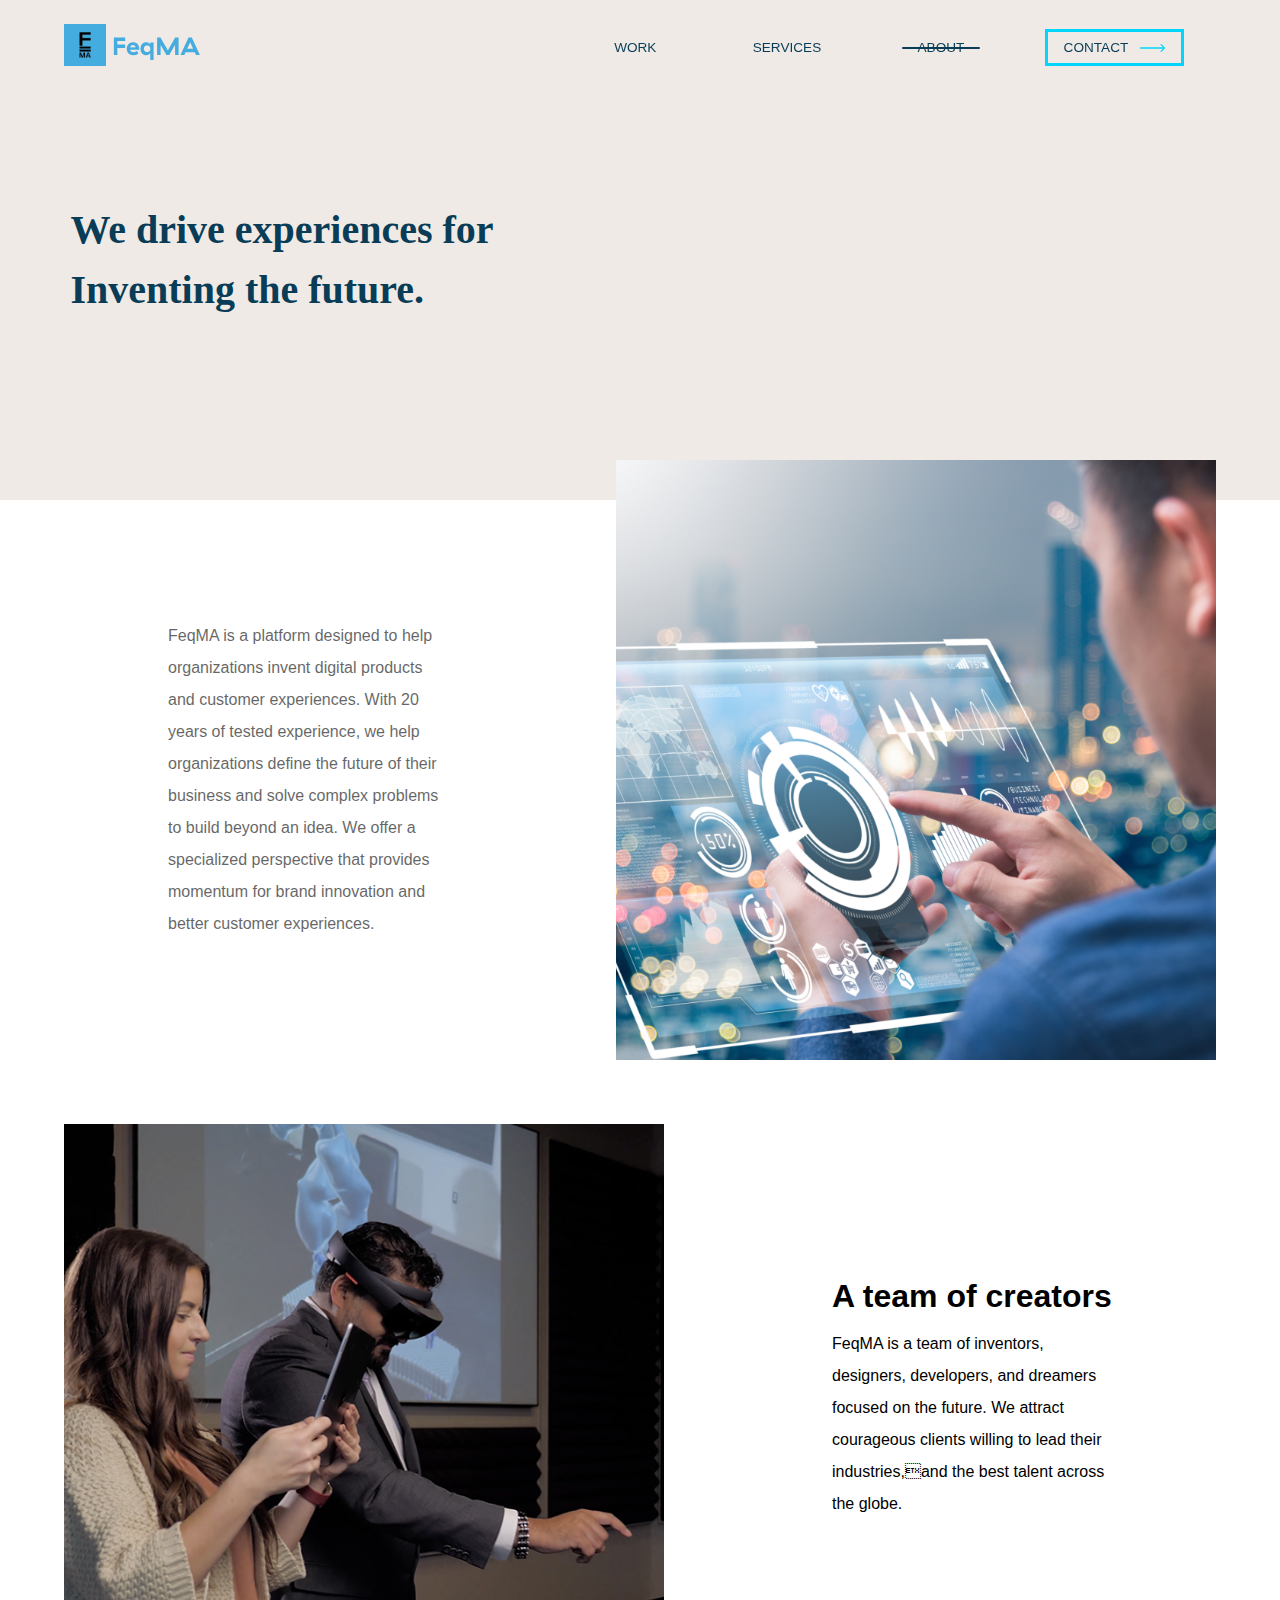
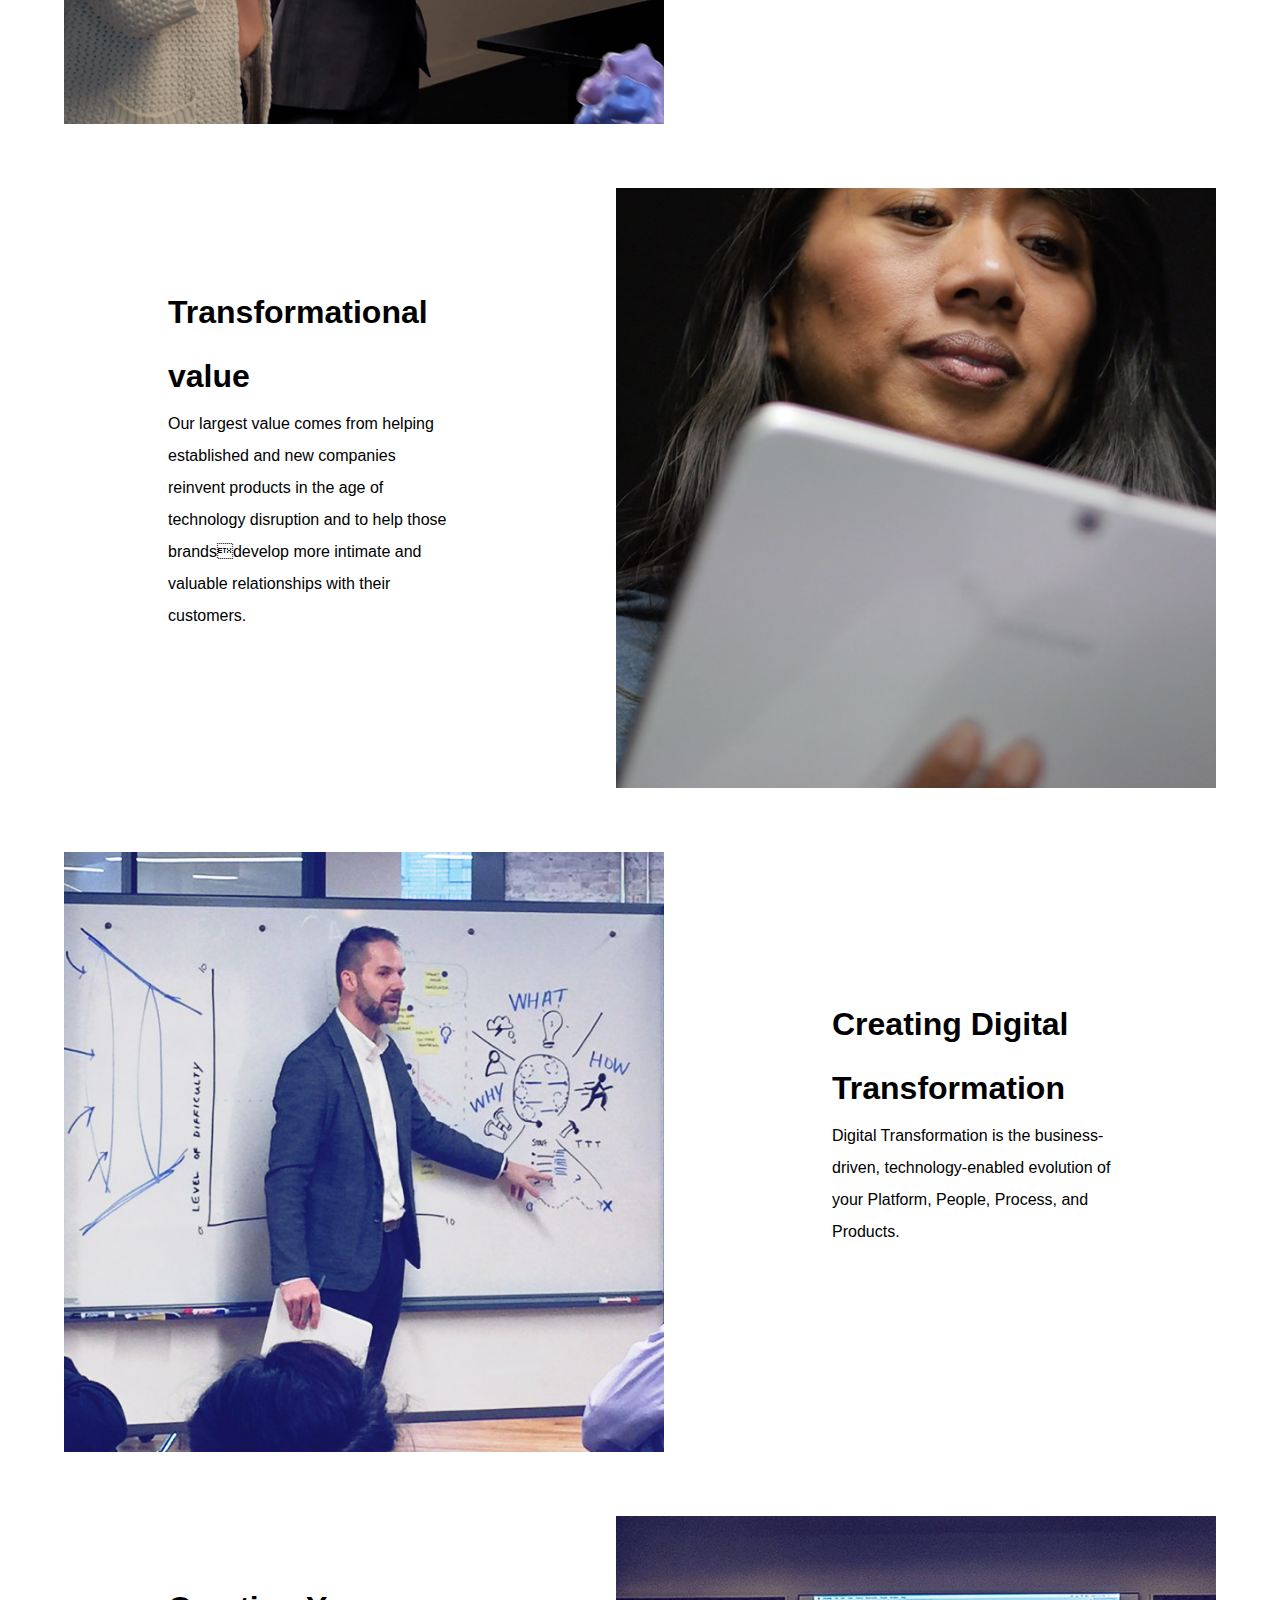
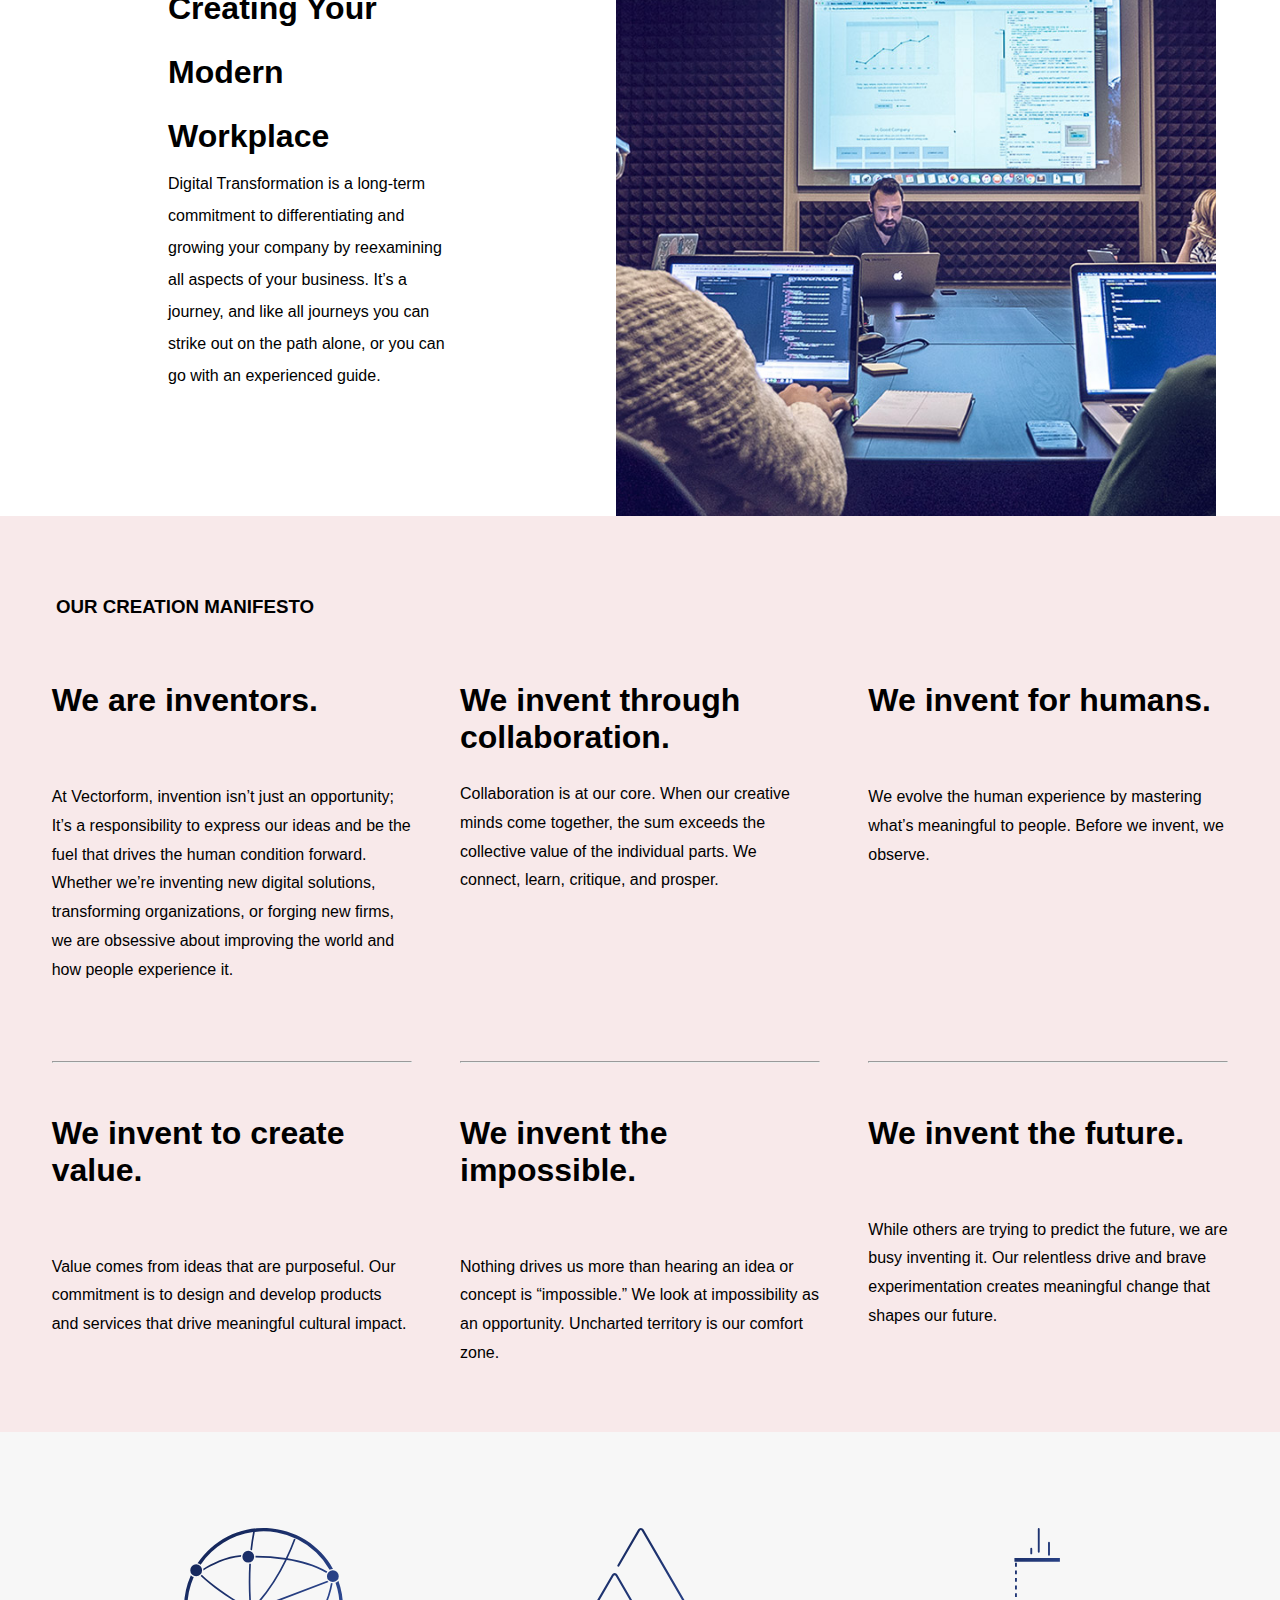
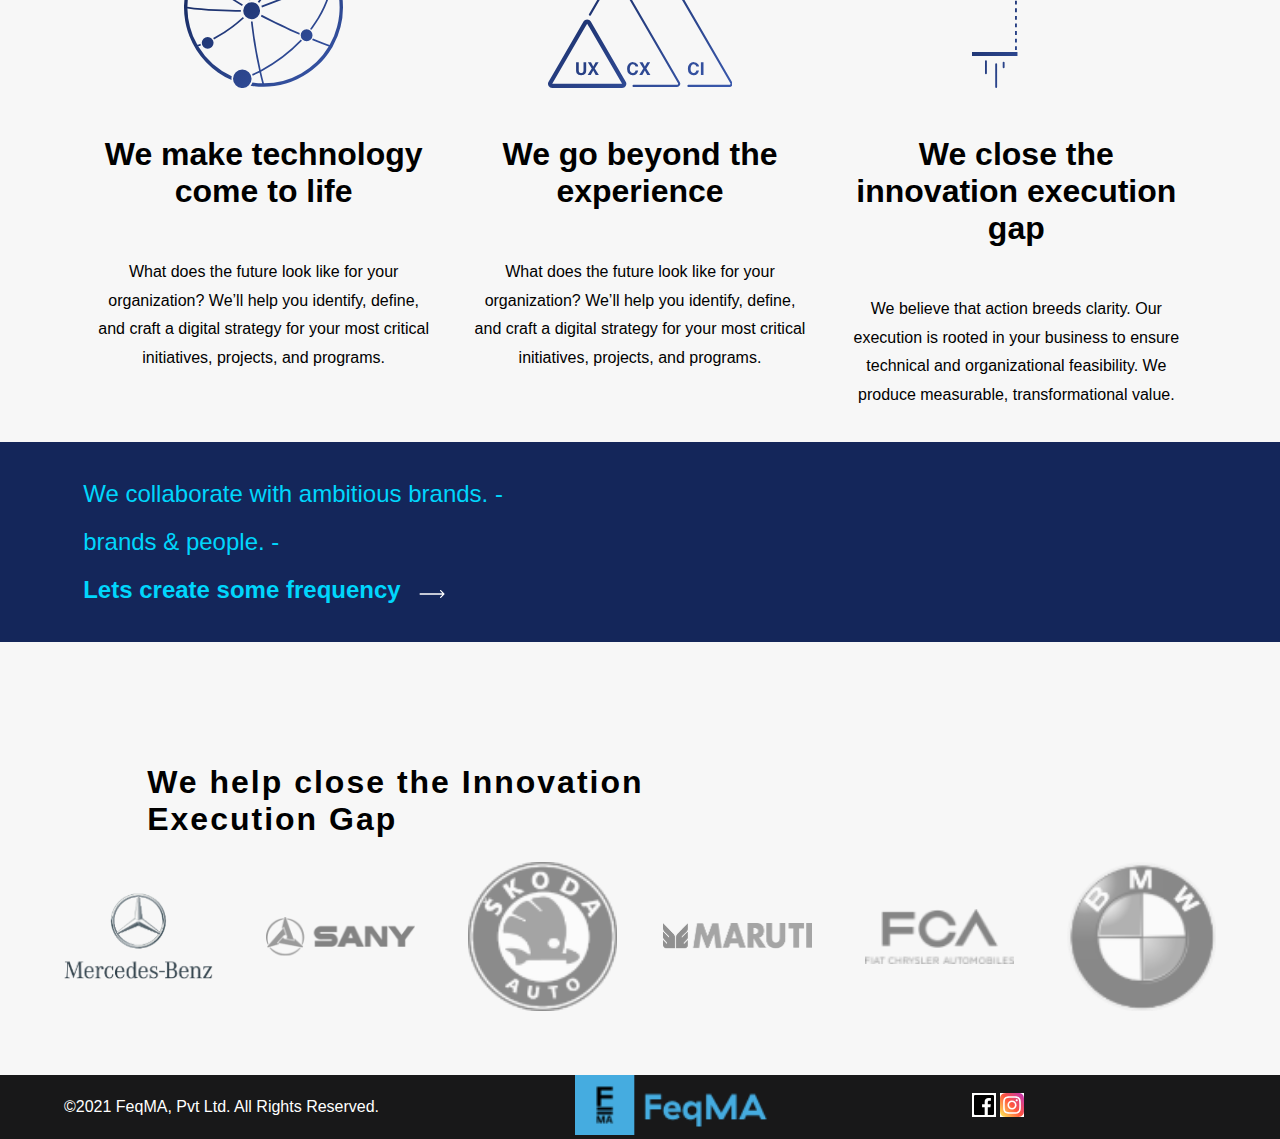
==== about.html @ 6bcabd08 "services fixed" ====
<!DOCTYPE html>
<html lang="en">

<head>
    <meta name="viewport" content="width=device-width, initial-scale=1.0" />
    <title>FeqMA | About</title>
    <link rel="stylesheet" href="css/services.css">
    <link rel="stylesheet" href="css/style.css" />
    <link rel="stylesheet" href="css/index.css">
    <link href="http://fonts.cdnfonts.com/css/trenda" rel="stylesheet" />
    <link rel="stylesheet" href="https://cdnjs.cloudflare.com/ajax/libs/font-awesome/4.7.0/css/font-awesome.min.css">

</head>

<body>

  <div class="black_overlay" onclick="hideSidebar()" id="overlay_black"></div>
  <div class="sidebar">
    <button class="close_side" onclick="hideSidebar()">&#10006</button>
    <ul class="nav_links">
      <a class="nav_linksb" href="work.html" onclick="hideSidebar()">WORK</a>
      <a class="nav_linksb" href="services.html" onclick="hideSidebar()">SERVICES</a>
      <a class="nav_linksb cut_white" href="#" onclick="hideSidebar()">ABOUT</a>
      <a class="nav_linksb" href="contact.html" onclick="hideSidebar()">CONTACT</a>
    </ul>
  </div>
  <section class="main">
    <div class="navigation bg-transparent">
      <div class="logo">
        <a href="index.html"><img src="/images/logo.png" alt="" class="logo_img"></a>
  
      </div>
      <ul class="nav_links">
        <a class="nav_link about_nav_color" href="work.html">WORK</a>
        <a class="nav_link about_nav_color" href="services.html">SERVICES</a>
        <a class="nav_link about_nav_color cut_black" href="#">ABOUT</a>
        <a class="nav_link about_nav_color contact_btn" href="contact.html">CONTACT <svg style="margin-left: .5rem;"
            xmlns="http://www.w3.org/2000/svg" width="25" height="8" viewBox="0 0 25 8">
            <g id="left-arrow" transform="translate(-20)">
              <path id="Path"
                d="M-47.38,3.355h22.256L-27.3,1.1a.664.664,0,0,1,0-.912.6.6,0,0,1,.877,0l3.242,3.355h0a.664.664,0,0,1,0,.913h0l-3.242,3.355a.6.6,0,0,1-.877,0,.664.664,0,0,1,0-.912l2.176-2.252H-47.38A.633.633,0,0,1-48,4,.633.633,0,0,1-47.38,3.355Z"
                transform="translate(68 0)" fill="#00D6FC" />
            </g>
          </svg></a>
        <a class="nav_linkh about_nav_color sidebar_switch" id="switch" onclick="showSidebar()"><i class="fa fa-bars"></i></a>
      </ul>
    </div>
    </section>
    <div class="about_color">
        <p class="about_header">
            We drive experiences for<br /> Inventing the future.
        </p>
    </div>
    <div class="content_1">
        <p class="content1_desc">
            FeqMA is a platform designed to help organizations invent digital products and customer experiences. With 20 years of tested experience, we help organizations define the future of their business and solve complex problems to build beyond an idea. We offer
            a specialized perspective that provides momentum for brand innovation and better customer experiences.
        </p>
        <img src="/images/about_Us.png" />
    </div>
    <div class="content_2">
        <div class="content2_desc">
            <h1>A team of creators</h1>

            FeqMA is a team of inventors, designers, developers, and dreamers focused on the future. We attract courageous clients willing to lead their industries,and the best talent across the globe.
        </div>
        <img src="/images/team_of_creators.png" />
    </div>
    <div class="content_3">
        <div class="content2_desc">
            <h1>Transformational value</h1>

            Our largest value comes from helping established and new companies reinvent products in the age of technology disruption and to help those brandsdevelop more intimate and valuable relationships with their customers.
        </div>
        <img src="/images/transformational_value.png" />
    </div>
    <div class="content_2">
        <div class="content2_desc">
            <h1>Creating Digital Transformation</h1>

            Digital Transformation is the business-driven, technology-enabled evolution of your Platform, People, Process, and Products.
        </div>
        <img src="/images/digital_transformation.png" />
    </div>
    <div class="content_3">
        <div class="content2_desc">
            <h1>Creating Your Modern Workplace</h1>

            Digital Transformation is a long-term commitment to differentiating and growing your company by reexamining all aspects of your business. It’s a journey, and like all journeys you can strike out on the path alone, or you can go with an experienced guide.
        </div>
        <img src="/images/modern_workspace.png" />
    </div>
    <div class="manifesto">
        <h3>OUR CREATION MANIFESTO</h3>
        <div class="manifesto_6">
            <div class="mrow_1">
                <div class="item_1">
                    <h2>We are inventors.</h2>
                    <p>
                        At Vectorform, invention isn’t just an opportunity; It’s a responsibility to express our ideas and be the fuel that drives the human condition forward. Whether we’re inventing new digital solutions, transforming organizations, or forging new firms, we
                        are obsessive about improving the world and how people experience it.
                    </p>
                    <hr />
                </div>

                <div class="item_1">
                    <h2>We invent through collaboration.</h2>
                    <p id="adjustp">
                        Collaboration is at our core. When our creative minds come together, the sum exceeds the collective value of the individual parts. We connect, learn, critique, and prosper.
                    </p>
                    <hr />
                </div>
                <div class="item_1">
                    <h2>We invent for humans.</h2>
                    <p>
                        We evolve the human experience by mastering what’s meaningful to people. Before we invent, we observe.
                    </p>
                    <hr />
                </div>
            </div>
            <div class="mrow_2">
                <div class="item_1">
                    <h2>We invent to create value.</h2>
                    <p>
                        Value comes from ideas that are purposeful. Our commitment is to design and develop products and services that drive meaningful cultural impact.
                    </p>
                </div>

                <div class="item_1">
                    <h2>We invent the impossible.</h2>
                    <p>
                        Nothing drives us more than hearing an idea or concept is “impossible.” We look at impossibility as an opportunity. Uncharted territory is our comfort zone.
                    </p>
                </div>
                <div class="item_1">
                    <h2>We invent the future.</h2>
                    <p>
                        While others are trying to predict the future, we are busy inventing it. Our relentless drive and brave experimentation creates meaningful change that shapes our future.
                    </p>
                </div>
            </div>
        </div>
    </div>
    <div class="mrow_2" id="lower_3">
        <div class="item_1">
            <svg xmlns="http://www.w3.org/2000/svg" xmlns:xlink="http://www.w3.org/1999/xlink" width="159" height="160.034" viewBox="0 0 159 160.034">
          <defs>
            <linearGradient
              id="linear-gradient"
              x1="0.202"
              y1="0.064"
              x2="1"
              y2="1.029"
              gradientUnits="objectBoundingBox"
            >
              <stop offset="0" stop-color="#14265a" />
              <stop offset="1" stop-color="#3b5aaf" />
            </linearGradient>
          </defs>
          <path
            id="Path_28"
            data-name="Path 28"
            d="M77.953,79.4l66.695-25.4a7.268,7.268,0,0,1-1.36-1.289L77.3,77.846a11.051,11.051,0,0,1,.653,1.559ZM66.922,35.434a7.192,7.192,0,0,1-1.708.419,333.4,333.4,0,0,0,.014,36.367,10.711,10.711,0,0,1,1.679-.247,330.387,330.387,0,0,1,.014-36.542Zm-47.694,5.21a7.247,7.247,0,0,1,.2,1.643c0,.077-.02.148-.021.221C26.783,38.022,42.09,29.849,57.031,28.83c0-.043-.014-.082-.014-.122a7.221,7.221,0,0,1,.19-1.59c-14.9.933-30.163,8.851-37.981,13.529ZM159,79.368a78.9,78.9,0,0,0-4.614-26.618,7.25,7.25,0,0,1-2.868,2.1,75.521,75.521,0,0,1-5.944,62.17c-4.128-1.476-9.818-3.646-16.571-6.4a7.222,7.222,0,0,1-1.015,1.455c6.8,2.758,12.524,4.932,16.728,6.434a76.172,76.172,0,0,1-64.771,36.835q-1.514-5.835-2.863-11.712a161.893,161.893,0,0,0,40.935-30.863,7.208,7.208,0,0,1-1.178-1.229A160.175,160.175,0,0,1,76.7,141.93,428.5,428.5,0,0,1,68.627,93.5q-.481.045-.965.047c-.251,0-.5-.02-.745-.037a430.683,430.683,0,0,0,8.234,49.233q-3.488,1.787-7.078,3.36a10.689,10.689,0,0,1,.61,1.569q3.471-1.52,6.848-3.241,1.259,5.46,2.665,10.886a76.555,76.555,0,0,1-9.753-.795,10.831,10.831,0,0,1-1.831,3.147,79.434,79.434,0,0,0,81.355-38.034c.2.068.951-1.459.859-1.491A78.745,78.745,0,0,0,159,79.367ZM47.483,150.748a10.757,10.757,0,0,1,.273-2.378A76.494,76.494,0,0,1,14.2,118.364q1.369-.454,2.721-.957a7.117,7.117,0,0,1-.4-1.644c-1.258.468-2.332.833-3.18,1.107A75.392,75.392,0,0,1,3.411,80.485c17.277,2.645,40.451,3.127,53.468,3.166-.028-.3-.043-.6-.045-.9,0-.265.02-.525.043-.784-13.038-.037-36.292-.518-53.478-3.18a75.374,75.374,0,0,1,6.34-29.706,7.234,7.234,0,0,1-2.878-1.9A79.2,79.2,0,0,0,47.567,152.024a11.315,11.315,0,0,1-.085-1.278ZM58.89,76.435c-15.5-9.131-30.054-19.2-41.056-29.659a7.412,7.412,0,0,1-1.19,1.178C28.106,58.86,43.126,69.112,58,77.9A10.33,10.33,0,0,1,58.89,76.435ZM16.652,36.627a76.187,76.187,0,0,1,52.4-32.514c-1.1,5.643-1.988,11.56-2.666,17.7a6.984,6.984,0,0,1,1.6.7c.71-6.476,1.647-12.7,2.822-18.626A75.956,75.956,0,0,1,145.58,41.7a7.191,7.191,0,0,1,3.271-.809c.054,0,.105.011.156.014A79.509,79.509,0,0,0,13.5,35.179,7.2,7.2,0,0,1,16.652,36.627ZM146.971,55.092C143.83,72.579,136.043,87.9,126.053,100.88a7.189,7.189,0,0,1,1.377.957c10.132-13.174,18.021-28.734,21.207-46.489A7.186,7.186,0,0,1,146.971,55.092Zm-69.3,31.752a10.294,10.294,0,0,1-.809,1.562c2.939,1.547,5.8,3.012,8.541,4.387,10.647,5.342,20.883,10.043,30.023,14.006a7.15,7.15,0,0,1,.331-1.763C104.192,100,90.983,93.828,77.67,86.842ZM110,10.683q-3.658,9.885-8.18,19.418a206.394,206.394,0,0,0-30.38-2.31,7.191,7.191,0,0,1,.092.917,7.1,7.1,0,0,1-.078.764,205.05,205.05,0,0,1,29.605,2.206A195.519,195.519,0,0,1,73.772,73.831a10.629,10.629,0,0,1,1.306,1.06,197.3,197.3,0,0,0,27.728-42.944c13.112,2.1,27.63,5.96,39.587,12.95a7.357,7.357,0,0,1,.927-1.4c-12.022-7.044-26.569-10.971-39.75-13.127q4.417-9.374,8.014-19.1L110,10.683Zm-80.884,99.4a7.114,7.114,0,0,1,.955,1.394A147.452,147.452,0,0,0,60,90.369a10.9,10.9,0,0,1-1.079-1.278,145.417,145.417,0,0,1-29.8,20.988Zm93.516,3.056a5.91,5.91,0,1,0-5.92-5.911h0a5.914,5.914,0,0,0,5.92,5.91Zm-64.324,46.9a9.287,9.287,0,1,0-9.3-9.287A9.293,9.293,0,0,0,58.309,160.033Zm90.542-106a5.916,5.916,0,0,0,5.92-5.911h0a5.92,5.92,0,0,0-11.84,0h0A5.916,5.916,0,0,0,148.851,54.037ZM64.279,34.617a5.91,5.91,0,1,0-5.92-5.911v0a5.913,5.913,0,0,0,5.92,5.91Zm-40.6,86.124a5.91,5.91,0,1,0-5.92-5.911h0A5.915,5.915,0,0,0,23.68,120.741ZM67.66,91.189a8.443,8.443,0,1,0,0-16.887h0A8.45,8.45,0,0,0,59.2,82.744v0A8.451,8.451,0,0,0,67.66,91.189Zm-61.4-48.9a5.92,5.92,0,1,1,5.92,5.91A5.914,5.914,0,0,1,6.261,42.287Z"
            transform="translate(0)"
            fill="url(#linear-gradient)"
          />
        </svg>

            <h2>We make technology come to life</h2>
            <p>
                What does the future look like for your organization? We’ll help you identify, define, and craft a digital strategy for your most critical initiatives, projects, and programs.
            </p>
        </div>

        <div class="item_1">
            <svg xmlns="http://www.w3.org/2000/svg" xmlns:xlink="http://www.w3.org/1999/xlink" width="184.615" height="160" viewBox="0 0 184.615 160">
          <defs>
            <linearGradient
              id="linear-gradient"
              x1="0.202"
              y1="0.064"
              x2="1"
              y2="1.029"
              gradientUnits="objectBoundingBox"
            >
              <stop offset="0" stop-color="#14265a" />
              <stop offset="1" stop-color="#3b5aaf" />
            </linearGradient>
          </defs>
          <path
            id="Path_27"
            data-name="Path 27"
            d="M80.323,156.515H10.462L45.384,96.351Zm3.652,2.105a4.145,4.145,0,0,0,0-4.208L49.051,94.248a4.24,4.24,0,0,0-7.327,0L6.8,154.41a4.149,4.149,0,0,0,0,4.21,4.2,4.2,0,0,0,3.665,2.1H80.313a4.2,4.2,0,0,0,3.665-2.1Zm54.079-.526a3.109,3.109,0,0,0,0-3.158L75.633,47.4a3.179,3.179,0,0,0-5.492,0L47.259,86.815a1.048,1.048,0,0,0,.383,1.434l0,0a1.048,1.048,0,0,0,1.442-.386L71.972,48.45a1.056,1.056,0,0,1,1.829,0l62.425,107.54a1.022,1.022,0,0,1,0,1.053,1.034,1.034,0,0,1-.915.526H91.7a1.052,1.052,0,0,0,0,2.1h43.612a3.137,3.137,0,0,0,2.746-1.579Zm21.066-10.485h2.615V135.083H159.12Zm-12.971-6.162a6.974,6.974,0,0,0,1.538,4.779,5.365,5.365,0,0,0,4.229,1.734,5.041,5.041,0,0,0,3.558-1.285,5.618,5.618,0,0,0,1.731-3.331h-2.613a3.958,3.958,0,0,1-.654,1.452,2.47,2.47,0,0,1-2.063.9,2.693,2.693,0,0,1-2.178-1.048,4.926,4.926,0,0,1-.855-3.156,5.617,5.617,0,0,1,.812-3.264,2.87,2.87,0,0,1,4.3-.332,3.52,3.52,0,0,1,.646,1.359h2.631a4.517,4.517,0,0,0-.861-2.338,5.9,5.9,0,0,0-8.474-.528,6.912,6.912,0,0,0-1.747,5.059Zm-43.068,1.891,2.393,4.271h3.191l-4.093-6.485,3.855-6.042h-3.043l-2.305,4.08-2.248-4.078H97.685l3.855,6.142-4.05,6.385h3.06l2.529-4.271Zm-17.725-1.891a6.963,6.963,0,0,0,1.538,4.779,5.357,5.357,0,0,0,4.225,1.734,5.044,5.044,0,0,0,3.562-1.285,5.618,5.618,0,0,0,1.731-3.331H93.8a3.992,3.992,0,0,1-.654,1.452,2.48,2.48,0,0,1-2.065.9,2.709,2.709,0,0,1-2.182-1.048,4.951,4.951,0,0,1-.853-3.156,5.617,5.617,0,0,1,.812-3.264,2.87,2.87,0,0,1,4.3-.332,3.521,3.521,0,0,1,.642,1.359h2.633a4.464,4.464,0,0,0-.861-2.338,5.9,5.9,0,0,0-8.474-.528,6.92,6.92,0,0,0-1.745,5.059Zm-33.868,1.891,2.4,4.271h3.2l-4.1-6.485,3.855-6.042H53.8l-2.309,4.08-2.246-4.078H46.1l3.857,6.142L45.9,147.611h3.06l2.527-4.271Zm-17.181-.555a6.41,6.41,0,0,0,.625,3.109q1.166,2.038,4.434,2.04t4.428-2.04a6.41,6.41,0,0,0,.625-3.109v-7.7H41.742v7.692a4.338,4.338,0,0,1-.306,1.887,2.03,2.03,0,0,1-2.069,1.053,2.038,2.038,0,0,1-2.077-1.053,4.379,4.379,0,0,1-.306-1.883v-7.7H34.31v7.7ZM187.658,159.67H146.723a1.052,1.052,0,1,1,0-2.1H187.66a1.053,1.053,0,0,0,.917-1.579L99.98,3.352a1.044,1.044,0,0,0-.919-.526,1.03,1.03,0,0,0-.911.526L77.573,38.8a1.062,1.062,0,0,1-1.444.383,1.05,1.05,0,0,1-.386-1.436h0L96.315,2.3a3.183,3.183,0,0,1,5.5,0l88.6,152.636a3.1,3.1,0,0,1,0,3.158,3.136,3.136,0,0,1-2.746,1.577Z"
            transform="translate(-6.225 -0.723)"
            fill="url(#linear-gradient)"
          />
        </svg>

            <h2>We go beyond the experience</h2>
            <p>
                What does the future look like for your organization? We’ll help you identify, define, and craft a digital strategy for your most critical initiatives, projects, and programs.
            </p>
        </div>
        <div class="item_1">
            <svg xmlns="http://www.w3.org/2000/svg" xmlns:xlink="http://www.w3.org/1999/xlink" width="87.904" height="160" viewBox="0 0 87.904 160">
          <defs>
            <linearGradient
              id="linear-gradient"
              x1="0.202"
              y1="0.064"
              x2="1"
              y2="1.029"
              gradientUnits="objectBoundingBox"
            >
              <stop offset="0" stop-color="#14265a" />
              <stop offset="1" stop-color="#3b5aaf" />
            </linearGradient>
          </defs>
          <path
            id="Path_29"
            data-name="Path 29"
            d="M50.354,34.867H48.462v3.789h1.891V34.867Zm0,7.58H48.462v3.791h1.891V42.448Zm0,7.582H48.462v3.789h1.891V50.03Zm0,7.58H48.462V61.4h1.891V57.608Zm0,7.582H48.462v3.791h1.891V65.193Zm0,7.582H48.462v3.791h1.891V72.771Zm0,7.582H48.462v3.789h1.891V80.357Zm0,7.58H48.462v3.793h1.891V87.933Zm0,7.582H48.462v3.791h1.891V95.52Zm0,7.58H48.462v3.793h1.891v-3.793Zm0,7.583H48.462v3.791h1.891v-3.784Zm0,7.582H48.462v3.791h1.891V118.26Zm0,7.583-1.893.181h1.891v-.181Zm.569-1.715H5.455v3.793H50.924v-3.793ZM93.359,29.923H47.89v3.794H93.359ZM65.684,25.337V20.715a.945.945,0,1,0-1.889,0v4.624a.945.945,0,1,0,1.889,0h0Zm7.487-1.517V.946a.945.945,0,0,0-1.891,0V23.827a.945.945,0,0,0,1.891,0ZM83.4,26.859V14.707a.947.947,0,0,0-1.891,0V26.862a.945.945,0,0,0,1.891,0ZM38.052,139.275V134.65a.945.945,0,1,0-1.889,0v4.625a.946.946,0,0,0,1.889,0ZM30.566,159.05V136.177a.946.946,0,1,0-1.893,0h0v22.881a.946.946,0,0,0,1.893,0ZM19.4,146.234a.946.946,0,0,1-.945-.947V133.13a.945.945,0,0,1,1.891,0v12.155a.946.946,0,0,1-.945.947Z"
            transform="translate(-5.455 -0.004)"
            fill="url(#linear-gradient)"
          />
        </svg>

            <h2>We close the innovation execution gap</h2>
            <p>
                We believe that action breeds clarity. Our execution is rooted in your business to ensure technical and organizational feasibility. We produce measurable, transformational value.
            </p>
        </div>
    </div>
    <div class="blue_text">
        <p class="blue_1">We collaborate with ambitious brands. - <br> brands & people. -</p>
        <p class="blue_2">
            Lets create some frequency<svg xmlns="http://www.w3.org/2000/svg" width="30" height="8" viewBox="0 0 25 8">
          <g id="left-arrow" transform="translate(-20)">
            <path
              id="Path"
              d="M-47.38,3.355h22.256L-27.3,1.1a.664.664,0,0,1,0-.912.6.6,0,0,1,.877,0l3.242,3.355h0a.664.664,0,0,1,0,.913h0l-3.242,3.355a.6.6,0,0,1-.877,0,.664.664,0,0,1,0-.912l2.176-2.252H-47.38A.633.633,0,0,1-48,4,.633.633,0,0,1-47.38,3.355Z"
              transform="translate(68 0)"
              fill="#fff"
            />
          </g>
        </svg>
        </p>
    </div>
    <section class="clients">
      <h3 class="client_header">
        We help close the Innovation <br>Execution Gap
      </h3>
      <div class="client_row">
        <div class="client_row_mini">
          <div class="client"><img src="/images/clients/client-logo1.png" alt="" class="client_img"></div>
          <div class="client"><img src="/images/clients/client-logo2.png" alt="" class="client_img"></div>
          <div class="client"><img src="/images/clients/client-logo3.png" alt="" class="client_img"></div>
        </div>
        <div class="client_row_mini">
          <div class="client"><img src="/images/clients/client-logo4.png" alt="" class="client_img"></div>
          <div class="client"><img src="/images/clients/client-logo5.png" alt="" class="client_img"></div>
          <div class="client"><img src="/images/clients/client-logo6.png" alt="" class="client_img"></div>
        </div>
      </div>
    </section>
    <div class="footer">
        <div class="footer_1">©2021 FeqMA, Pvt Ltd. All Rights Reserved.</div>
        <div class="footer_2"><img src="/images/logo.png" /></div>
        <div class="footer_3">
            <svg xmlns="http://www.w3.org/2000/svg" height="24px" width="24px" data-name="Layer 1" viewBox="0 0 24 24">
          <path
            d="M20.9 2H3.1A1.1 1.1 0 002 3.1v17.8A1.1 1.1 0 003.1 22h9.58v-7.75h-2.6v-3h2.6V9a3.64 3.64 0 013.88-4 20.26 20.26 0 012.33.12v2.7H17.3c-1.26 0-1.5.6-1.5 1.47v1.93h3l-.39 3H15.8V22h5.1a1.1 1.1 0 001.1-1.1V3.1A1.1 1.1 0 0020.9 2z"
          />
        </svg>
            <svg enable-background="new 0 0 24 24" height="24px" viewBox="0 0 24 24" width="24px" xmlns="http://www.w3.org/2000/svg" xmlns:xlink="http://www.w3.org/1999/xlink">
          <linearGradient
            id="SVGID_1_"
            gradientTransform="matrix(0 -1.982 -1.844 0 -132.522 -51.077)"
            gradientUnits="userSpaceOnUse"
            x1="-37.106"
            x2="-26.555"
            y1="-72.705"
            y2="-84.047"
          >
            <stop offset="0" stop-color="#fd5" />
            <stop offset=".5" stop-color="#ff543e" />
            <stop offset="1" stop-color="#c837ab" />
          </linearGradient>
          <path
            d="m1.5 1.633c-1.886 1.959-1.5 4.04-1.5 10.362 0 5.25-.916 10.513 3.878 11.752 1.497.385 14.761.385 16.256-.002 1.996-.515 3.62-2.134 3.842-4.957.031-.394.031-13.185-.001-13.587-.236-3.007-2.087-4.74-4.526-5.091-.559-.081-.671-.105-3.539-.11-10.173.005-12.403-.448-14.41 1.633z"
            fill="url(#SVGID_1_)"
          />
          <path
            d="m11.998 3.139c-3.631 0-7.079-.323-8.396 3.057-.544 1.396-.465 3.209-.465 5.805 0 2.278-.073 4.419.465 5.804 1.314 3.382 4.79 3.058 8.394 3.058 3.477 0 7.062.362 8.395-3.058.545-1.41.465-3.196.465-5.804 0-3.462.191-5.697-1.488-7.375-1.7-1.7-3.999-1.487-7.374-1.487zm-.794 1.597c7.574-.012 8.538-.854 8.006 10.843-.189 4.137-3.339 3.683-7.211 3.683-7.06 0-7.263-.202-7.263-7.265 0-7.145.56-7.257 6.468-7.263zm5.524 1.471c-.587 0-1.063.476-1.063 1.063s.476 1.063 1.063 1.063 1.063-.476 1.063-1.063-.476-1.063-1.063-1.063zm-4.73 1.243c-2.513 0-4.55 2.038-4.55 4.551s2.037 4.55 4.55 4.55 4.549-2.037 4.549-4.55-2.036-4.551-4.549-4.551zm0 1.597c3.905 0 3.91 5.908 0 5.908-3.904 0-3.91-5.908 0-5.908z"
            fill="#fff"
          />
        </svg>
        </div>
    </div>

      <script>
        // var sidebarSwitch = document.getElementById("switch");
        var sidebar = document.getElementsByClassName("sidebar")[0];
        var overlay = document.getElementById("overlay_black");

        function showSidebar() {
          sidebar.style.right = "0";
          overlay.style.opacity = "1";
          overlay.style.pointerEvents = "all";
        }

        function hideSidebar() {
          sidebar.style.right = "-100%";
          overlay.style.opacity = "0";
          overlay.style.pointerEvents = "none";
        }

        var myNav = document.getElementsByClassName("navigation")[0];
        window.onscroll = function () {
          "use strict";
          if (
            document.body.scrollTop >= 50 ||
            document.documentElement.scrollTop >= 50
          ) {
            myNav.classList.add("nav-colored_about");
            myNav.classList.remove("bg-transparent");
          } else {
            myNav.classList.add("bg-transparent");
            myNav.classList.remove("nav-colored_about");
          }
        };


      </script>
</body>

</html>
---- css/services.css ----
.cut_white {
    position: relative;
}

.cut_white::after {
    content: '';
    position: absolute;
    top: 50%;
    left: 0;
    width: 100%;
    height: 2px;
    background-color: #fff;
    border-radius: 50px;
}


.cut_black {
    position: relative;
}

.cut_black::after {
    content: '';
    position: absolute;
    top: 50%;
    left: 0;
    width: 100%;
    height: 2px;
    background-color: #093d57;
    border-radius: 50px;
}

.service_nav_color {
    color: #093d57 !important;
    font-weight: 600;
}

.nav-colored_services {
    background-color: #a9c7d9;
    transition: all 0.5s ease-in-out;
    color: #fff;
}

.contact_btn_services {
    border: 3px solid #093d57;
}


.services_center_container {
    min-height: 100vh;
    width: 100%;
    display: flex;
    flex-direction: row;
    padding: 4rem;
    align-items: center;
    justify-content: space-between;

}

@media (max-width:450px) {

    .services_center_container {
        padding: 4rem 2rem;
    }

}



.services_title {
    text-align: left;
    color: #093d57;
    width: 50%;
    font-size: 2.1rem;
}

.services_img {
    width: 50%;
    display: flex;
    justify-content: center;
    align-items: center;
}


@media (max-width:950px) {
    .services_center_container {
        flex-direction: column;
    }


    .services_title {
        width: 100%;
        margin-top: 120px;
        margin-bottom: 5rem;
        font-size: 1.8rem;

    }

    .services_img {
        width: 100%;
        margin-bottom: 2rem;

    }
}


.services_main {
    padding: 4rem;
    padding-bottom: 0;
}


@media (max-width:450px) {

    .services_main {
        padding: 4rem 2rem;
        padding-bottom: 0;

    }

}

.services_main>.service {
    display: flex;
    flex-direction: row;
    justify-content: space-between;
    align-items: center;
}


.services_main>.service_one {

    align-items: flex-end;
    margin-bottom: 5rem;
}


.services_main>.service_two {
    flex-direction: row-reverse;
    align-items: center;
    margin-bottom: 5rem;
}



.services_main>.service>.service_col {
    width: 48%;
    position: relative;
    top: -100px;
}

.services_main>.service>.service_col>.service_title {
    margin-bottom: 1.5rem;
    font-size: 1.5rem;
}


.services_main>.service>.service_col>.service_desc {
    margin-bottom: 1.5rem;
    font-size: .9rem;
    color: rgba(0, 0, 0, .4);
    font-weight: 600;
}


.services_main>.service>.service_col>.service_prop_row {
    display: flex;
    flex-direction: row;
}

.services_main>.service>.service_col>.service_prop_row>.service_prop_col {
    width: 45%;
}

.services_main>.service>.service_col>.service_prop_row>.service_prop_col>.service_property {
    display: flex;
    flex-direction: row;
    margin-bottom: 1rem;
    font-size: .8rem;
    color: rgba(0, 0, 0, .4);
    font-weight: 600;
}



.services_main>.service>.service_col>.service_prop_row>.service_prop_col>.service_property>.dash {
    margin-right: .25rem;
}

.services_main>.service>.service_banner>img {
    width: 100%;
}

.view_all_projects {
    font-size: .8rem;
    font-weight: 600;
    display: inline-block;
    position: relative;
    padding: .5rem 0;
    cursor: pointer;
}

.view_all_projects::after {
    content: '';
    position: absolute;
    width: 30%;
    height: 3px;
    bottom: 0;
    left: 0;
    background-color: #093d57;
    border-radius: 50px;
    transition: width .2s ease-in-out;
}

.view_all_projects:hover::after {
    width: 100%;
}


@media (max-width:840px) {

    .services_main>.service {
        flex-direction: column-reverse;
    }


    .services_main>.service>.service_col {
        width: 100%;
        margin-bottom: 3rem;
    }
}


/******** EXPERTISE SECTION *********/

.our_expertise {
    padding: 4rem;
    background-color: rgba(169, 199, 217, 0.23);
}


@media (max-width:450px) {

    .our_expertise {
        padding: 4rem 2rem;
    }

}

.expertise_header {
    font-size: 1rem;
    font-weight: 700;
    margin-bottom: 1rem;
}

.expertise_desc {
    font-size: .85rem;
    font-weight: 600;
    margin-bottom: 3rem;
    width: 100%;
    max-width: 450px;
    color: rgba(0, 0, 0, .4);
    line-height: 1.5;
}

.expertise_props_row {
    width: 100%;
    display: flex;
    flex-direction: row;
    justify-content: space-between;
    margin-bottom: 1rem;
}


.expertise_props_row>.service_prop_row {
    width: 45%;
    display: flex;
    flex-direction: row;
    justify-content: space-between;
}



.expertise_props_row>.service_prop_row>.service_prop_col {
    width: 45%;
}

.expertise_props_row>.service_prop_row>.service_prop_col>.service_property {
    display: flex;
    flex-direction: row;
    margin-bottom: 1rem;
    font-size: .8rem;
    color: rgba(0, 0, 0, .4);
    font-weight: 600;
}


.expertise_props_row>.service_prop_row>.service_prop_col>.service_property>.dash {
    margin-right: .25rem;
}


@media (max-width:650px) {

    .expertise_props_row {
        flex-direction: column;
        margin-bottom: 0rem;
    }


    .expertise_props_row>.service_prop_row {
        width: 100%;
        margin-bottom: 1rem;
    }
}


/*****************TWO PROPERTIES**************/


.two_props {
    width: 100%;
    padding: 4rem;
    display: flex;
    flex-direction: row;
    justify-content: space-between;
}


@media (max-width:450px) {

    .two_props {
        padding: 4rem 2rem;
    }

}


.prop_one {
    width: 45%;
    display: flex;
    flex-direction: column;
    align-items: center;
    max-width: 500px;
}

.prop_one>img {
    width: 80%;
    height: 200px;
    margin-bottom: 2rem;
}

.prop_one>.prop_title {
    margin-bottom: .2rem;
    font-size: 1.2rem;
    font-weight: 600;
}

.prop_one>.prop_tagline {
    font-size: .7rem;
    font-weight: 600;
    color: #626262;
    margin-bottom: 1rem;
}


.prop_one>.prop_desc {
    font-size: .85rem;
    font-weight: 500;
    color: #626262;
    margin-bottom: 1rem;
    text-align: center;
}


@media (max-width:700px) {

    .two_props {

        flex-direction: column;
        align-items: center;

    }

    .prop_one {
        width: 100%;
        margin-bottom: 3rem;

    }

}
---- css/style.css ----
* {
    box-sizing: border-box;
    padding: 0;
    margin: 0;
}

.about_nav_color {
    color: #093d57 !important;
}

.nav-colored_about {
    background-color: #f0eae6;
}

.nav-colored_contact {
    background-color: #b2c0b7;
}

.nav-colored_work {
    background-color: #a3d5a6;
}

@font-face {
    font-family: GT Haptik;
    src: url(/fonts/GT\ Haptik\ Bold.otf);
}

.work_color {
    position: relative;
    height: 500px;
    background-color: #a3d5a6;
}

.work_header {
    font-family: trenda;
    font-weight: 600;
    font-size: 2.5rem;
    position: absolute;
    top: 40%;
    left: 5.5%;
    line-height: 1.5;
    color: #093d57;
}

.two_cols {
    display: flex;
    flex-direction: row;
    justify-content: center;
    justify-content: space-evenly;
    font-family: trenda;
}

.col_1,
.col_2 {
    display: flex;
    width: 40%;
    flex-direction: column;
}

.col_1 {
    margin-top: 10%;
}

.col_2 {
    margin-top: 5%;
}

.col_1 img,
.col_2 img {
    width: 100%;
}

.col_1 h3,
.col_2 h3 {
    margin: 2rem 0 0.5rem 0;
}

.col_1 p,
.col_2 p {
    margin: 0.3rem 0 6.5rem 0;
    color: grey;
    font-size: 0.9rem;
    font-weight: 600;
}

.blue_text {
    background-color: #14265a;
    height: 200px;
    display: flex;
    flex-direction: column;
    justify-content: center;
    color: white;
    font-family: trenda;
    line-height: 2;
}

.blue_1 {
    font-size: 1.5rem;
    margin-left: 5.2rem;
    font-weight: 300;
}

.blue_2 {
    font-size: 1.5rem;
    margin-left: 5.2rem;
    font-weight: 700;
}

@media (max-width: 768px) {

    .blue_1,
    .blue_2 {
        margin-left: 0;
        padding: 0 2rem;
    }
}

.blue_2 svg {
    margin-left: 1rem;
}

.blue_2 svg:hover {
    scale: 1.5;
    transition: all 0.35s ease-in-out;
}

.clients_6 {
    background-color: #f7f7f7;
    display: flex;
    flex-direction: column;
}

.clients_header {
    font-size: 2.5rem;
    margin-left: 5.2rem;
    margin-top: 4.5rem;
    color: black;
    line-height: 1.5;
    font-family: trenda;
    font-weight: 700;
}

.c_images {
    display: flex;
    flex-direction: row;
    justify-content: space-around;
    align-items: center;
    margin: 4rem 4rem;
}

@media (max-width: 768px) {
    .c_images {
        display: flex;
        flex-direction: column;
    }

    .c_images img {
        margin: 1.25rem 0;
    }
}

#i1 {
    height: 88px;
    width: 150px;
}

#i2 {
    height: 38px;
    width: 150px;
}

#i3 {
    height: 88px;
    width: 88px;
}

#i4 {
    height: 25px;
    width: 150px;
}

#i5 {
    height: 37px;
    width: 101px;
}

#i6 {
    height: 88px;
    width: 88px;
}

.footer {
    display: flex;
    flex-direction: row;
    justify-content: space-around;
    background-color: black;
    color: white;
    font-family: trenda;
    align-items: center;
}

@media (max-width: 768px) {
    .footer {
        display: flex;
        flex-direction: column;
    }
}

.footer img {
    height: 60px;
    width: 200px;
}

.footer_3 {
    margin-right: 12rem;
}

@media (max-width: 768px) {
    .footer_3 {
        margin-right: 0;
    }
}

.footer_3 svg {
    background-color: white;
}


/*-------------------------ABOUT---------------------------------*/

* {
    box-sizing: border-box;
    padding: 0;
    margin: 0;
}

.about_color {
    position: relative;
    height: 500px;
    background-color: #f0eae6;
}

.about_header {
    font-family: trenda;
    font-weight: 600;
    font-size: 2.5rem;
    position: absolute;
    top: 40%;
    left: 5.5%;
    line-height: 1.5;
    color: #093d57;
}

.content_1 {
    display: flex;
    flex-direction: row;
    font-family: trenda;
    align-items: center;
}

.content1_desc {
    font-size: 1rem;
    padding: 0 8rem;
    margin: 0 2.5rem;
    line-height: 2;
    opacity: 0.6;
}

.content_1 img {
    margin-right: 4rem;
    margin-top: -2.5rem;
    z-index: 99;
}

.content_2 {
    display: flex;
    flex-direction: row-reverse;
    font-family: trenda;
    align-items: center;
}

.content_2 img {
    margin-left: 4rem;
    margin-top: 4rem;
}

.content2_desc {
    display: flex;
    flex-direction: column;
    font-size: 1rem;
    padding: 0 8rem;
    margin: 0 2.5rem;
    line-height: 2;
}

.content_3 {
    display: flex;
    flex-direction: row;
    font-family: trenda;
    align-items: center;
}

.content_3 img {
    margin-top: 4rem;
    margin-right: 4rem;
}

@media (max-width: 768px) {

    .content_1,
    .content_2,
    .content_3 {
        display: flex;
        flex-direction: column;
        margin: 0;
        padding: 0;
    }

    .content1_desc,
    .content2_desc,
    .content3_desc {
        margin: 0;
        padding: 0;
    }

    .content_1 img {
        width: 90%;
        margin: 1rem 0 0 0;
    }

    .content_2 img,
    .content_3 img {
        width: 80%;
        margin-left: auto;
        margin-right: auto;
    }
}

.manifesto {
    background-color: #f8e9ea;
    font-family: trenda;
}

.manifesto h3 {
    padding-top: 5rem;
    margin-left: 3.5rem;
    margin-bottom: 4rem;
}

.manifesto_6 {
    display: flex;
    flex-direction: column;
}

.mrow_1,
.mrow_2 {
    display: flex;
    flex-direction: row;
    justify-content: space-around;
    gap: 25px;
    margin: 0 2.5rem;
}

.mrow_2 {
    margin-bottom: 4rem;
}

.item_1 {
    display: flex;
    flex-direction: column;
    width: 30%;
}

.item_1 h2 {
    font-size: 2rem;
}

.item_1 p {
    line-height: 1.8;
    margin-top: 4rem;
}

#adjustp {
    margin-top: 1.5rem;
}

.item_1 hr {
    position: relative;
    top: 25%;
    margin-top: auto;
}

.mrow_2 .item_1 {
    margin-top: 8rem;
}

@media (max-width: 768px) {

    .mrow_1,
    .mrow_2 {
        display: flex;
        flex-direction: column;
        margin: 0;
    }

    .mrow_2 .item_1 {
        width: 100%;
        margin-top: 1rem;
    }

    hr {
        display: none;
    }

    #adjustp {
        margin-top: 4rem;
    }
}

#lower_3 {
    text-align: center;
    font-family: trenda;
    background-color: #f7f7f7;
    padding: 0 5.5rem 2rem 5.5rem;
    margin: 0;
}

@media (max-width: 768px) {
    #lower_3 {
        display: flex;
        flex-direction: column;
        justify-content: center;
        margin: 0;
        padding: 0;
    }

    .item_1 {
        width: 100%;
    }
}

#lower_3 .item_1 {
    margin-top: 6rem;
}

.item_1 svg {
    margin: 0 auto;
}

#lower_3 .item_1 h2 {
    font-size: 2rem;
    margin-top: 3rem;
}

#lower_3 .item_1 p {
    margin-top: 3rem;
}


/*-----------------------CONTACT---------------------------*/

.contact_head {
    background-color: #b2c0b7;
    height: 400px;
    position: relative;
}

.contact_head p {
    font-family: trenda;
    font-size: 2rem;
    color: #093d57;
    position: absolute;
    top: 50%;
    left: 5.5%;
    font-weight: 600;
}

.contact_form {
    background-color: #f7f7f7;
}

input[type="text"],
select,
textarea {
    width: 100%;
    padding: 12px;
    border: none;
    border-bottom: 1px solid #ccc;
    border-radius: 4px;
    box-sizing: border-box;
    margin-top: 6px;
    margin-bottom: 16px;
    resize: vertical;
    background-color: transparent;
}

input[type="submit"] {
    background-color: #f7f7f7;
    color: black;
    padding: 12px 40px;
    border: none;
    border-radius: 25px;
    cursor: pointer;
    float: left;
}

input[type="submit"]:hover {
    background-color: black;
}

.aa {
    display: flex;
    flex-direction: row;
    justify-content: space-between;
}

.ie,
.ee {
    display: flex;
    flex-direction: column;
    width: 45%;
    margin-top: 2rem;
}

.ie label,
.ee label,
label {
    font-size: 1.5rem;
    opacity: 0.6;
}

.message {
    margin-top: 2rem;
}


/* .btn:after {
    content: "";
    position: absolute;
    bottom: 0;
    left: 0;
    width: 100%;
    height: 100%;
    background-color: #fff;
    border-radius: 10rem;
    z-index: -2;
} */


/* .btn:before {
    content: "";
    position: absolute;
    bottom: 0;
    left: 0;
    width: 0%;
    height: 100%;
    background-color: #000;
    transition: all 0.3s;
    border-radius: 10rem;
    z-index: -1;
} */

.btn:hover {
    color: #fff;
}

.btn:hover:before {
    width: 100%;
}

.form_col2 {
    width: 80%;
    margin-right: 5%;
    font-family: trenda;
    padding-top: 4rem;
    margin: 0 auto;
    padding-bottom: 3rem;
}

@media (max-width: 768px) {
    .form_col2 {
        width: 90%;
    }
}

.form_col2 button {
    background-color: transparent;
    border: 0;
    font-family: GT Haptik;
    font-size: 0.9rem;
    letter-spacing: 2px;
    margin-top: 4rem;
    position: relative;
}

.form_col2 button:after {
    background: none repeat scroll 0 0 transparent;
    bottom: 0;
    content: "";
    display: block;
    height: 2px;
    left: 50%;
    position: absolute;
    background: #000;
    transition: width 0.3s ease 0s, left 0.3s ease 0s;
    width: 0;
}

.form_col2 button:hover:after {
    width: 100%;
    left: 0;
}

section {
    background-color: rgba(169, 199, 217, 0.3);
    font-family: GT Haptik;
}

section h3 {
    padding-top: 5%;
    margin-left: 5.2rem;
    letter-spacing: 2px;
}

section p {
    font-family: trenda;
    line-height: 2;
    margin-left: 5.2rem;
    margin-top: 1.5rem;
    width: 480px;
    opacity: 0.6;
}

.exp_8 {
    display: flex;
    flex-direction: row;
    justify-content: space-around;
    padding-bottom: 4rem;
}

@media (max-width: 768px) {
    .exp_8 {
        display: flex;
        flex-direction: column;
        text-align: left;
        margin: 0 0 0 1rem;
    }

    section h3 {
        margin: 0 0 0 1rem;
    }

    section p {
        margin: 1rem 0 0 1rem;
        padding: 0;
        width: 95%;
    }
}

.exp_1 {
    display: flex;
    flex-direction: column;
}

.exp_desc {
    margin-top: 2rem;
    margin-right: 0rem;
    opacity: 0.6;
}

.exp_desc sup {
    margin-right: 0.5rem;
}
---- css/index.css ----
* {
    margin: 0;
    padding: 0;
    box-sizing: border-box;
    font-family: "Trenda", sans-serif;
}

@font-face {
    font-family: 'Trenda';
    font-style: normal;
    font-weight: 400;
    src: local('Trenda'), url('https://fonts.cdnfonts.com/s/28733/Latinotype  Trenda Regular.woff') format('woff');
}

a {
    text-decoration: none;
}

li {
    list-style-type: none;
    cursor: pointer;
}

body {
    position: relative;
    overflow-x: hidden;
}

html {
    scroll-behavior: smooth;
    scroll-padding-top: 100px;
}

.blue_text {
    color: #00D6FC;
}

.sidebar {
    position: fixed;
    height: 100vh;
    width: 100%;
    max-width: 500px;
    top: 0;
    background: #000;
    z-index: 9999;
    right: -100%;
    transition: right .3s ease-in-out;

}

.black_overlay {
    width: 100%;
    height: 100vh;
    position: fixed;
    top: 0;
    background: rgba(0, 0, 0, .5);
    z-index: 1000;
    pointer-events: none;
    opacity: 0;
    transition: opacity .3s ease-in-out;
}

.close_side {
    border: none;
    position: absolute;
    right: 20px;
    top: 20px;
    height: 40px;
    width: 40px;
    cursor: pointer;
    background: #000;
    color: #fff;
    font-size: 1.5rem;
    line-height: 1.5rem;
    display: inline-block;
}

.sidebar>.nav_links {
    padding: 3rem;
    display: flex;
    flex-direction: column;
    color: #fff;
    height: 50%;
    justify-content: space-around;
    position: relative;
    top: 50%;
    display: inline-block;
    cursor: pointer;
    transform: translateY(-50%);
}

.nav_linksb {
    padding: .5rem 1rem;
    display: inline-block;
    text-decoration: none;
    color: #fff;

}

.sidebar>.nav_links {
    display: flex;
    flex-direction: column;
    font-size: 1.5rem;
    font-weight: 700;
}

.navigation {
    width: 100%;
    padding: 1.5rem 4rem;
    position: fixed;
    z-index: 999;
    top: 0;
    left: 0;
    display: flex;
    flex-direction: row;
    justify-content: space-between;
    color: #fff;

}


@media (max-width:450px) {

    .navigation {
        padding: 1.5rem 2rem;
    }

}

.bg-transparent {
    background: transparent;
}

.nav-colored {
    background-color: black;
    transition: all 0.5s ease-in-out;
    color: #fff;
}

.navigation>.nav_links {
    width: 80%;
    max-width: 650px;
    display: flex;
    flex-direction: row;
    justify-content: space-around;
    align-items: center;

}


.navigation>.nav_links>.nav_link {
    padding: .5rem 1rem;
    display: inline-block;
    text-decoration: none;
    color: #fff;
    cursor: pointer;
    font-size: .85rem;
}

.contact_btn {
    border: 3px solid #00D6FC;
}

.navigation>.nav_links>.nav_linkh {
    padding: .5rem 1rem;
    display: none;
    cursor: pointer;
}


@media (max-width:650px) {

    .navigation>.nav_links>.nav_linkh {
        display: inline-block;
    }

    .navigation>.nav_links>.nav_link {
        display: none;
    }


    .navigation>.nav_links {

        justify-content: flex-end;

    }
}


.video_container {
    position: absolute;
    height: 100vh;
    width: 100%;
    display: flex;
    align-items: center;
    justify-content: center;
    z-index: -1;
}

.center_container {
    position: relative;
    height: 100vh;
    width: 100%;

}

.promo_video {
    width: 100%;
    height: 100%;
    object-fit: cover;
}

.overlay {
    width: 100%;
    height: 100%;
    position: absolute;
    z-index: 1;
    background: rgba(0, 0, 0, .5);
}


.title {
    top: 50%;
    transform: translateY(-50%);
    text-align: left;
    /* width: 90%; */
    padding: 4rem 4rem;
    margin: 0 auto;
    z-index: 2;
    color: #fff;
    position: absolute;
}


@media (max-width:450px) {

    .title {
        padding: 4rem 2rem;
    }

}

.header_text {
    font-size: 2.2rem;
    margin-bottom: 1.5rem;
}

.header_text>.multi-disciplinary {
    color: #00D6FC;
}

.view_work {
    font-size: .8rem;
    display: inline-block;
    position: relative;
    padding: .5rem 0;
    cursor: pointer;
}

.view_work::after {
    content: '';
    position: absolute;
    width: 30%;
    height: 3px;
    bottom: 0;
    left: 0;
    background-color: #00D6FC;
    border-radius: 50px;
    transition: width .2s ease-in-out;
}

.view_work:hover::after {
    width: 100%;
}

/************CAROUSEL SECTION************/

.creation {
    width: 100%;
    text-align: center;

    background-color: #e9eaed;
}

.creation>.creation_stat {
    width: 100%;
    display: flex;
    flex-direction: row;
    justify-content: center;
    align-items: center;
    overflow-y: hidden;
}



.creation>.creation_stat>.vertical {
    width: 45%;
    height: 500px;
    background-position: center;
    background-repeat: no-repeat;
    background-size: cover;
    z-index: 5;
    padding: 2rem 4rem;

}

.creation>.creation_stat>.vertical>.creation_header {
    font-size: .85rem;
    color: rgba(0, 0, 0, 1);
    font-weight: 700;
    text-align: left;
    margin-bottom: 1rem;

}

.creation>.creation_stat>.vertical>.creation_cats {
    height: 85%;
    display: flex;
    flex-direction: column;
    justify-content: space-between;
    align-items: flex-start;
    position: relative;
    top: 50%;
    transform: translateY(-50%);
}




.creation>.creation_stat>.vertical>.creation_cats>.creation_cat {
    font-size: 1.1rem;
    color: rgba(0, 0, 0, .3);
    font-weight: 600;
    text-align: left;
    margin-bottom: 1.5rem;
    transition: all .2s ease-in-out;
}


.creation>.creation_stat>.vertical>.creation_cats>.creation_cat:hover {
    color: rgba(0, 0, 0, 1);
}


.creation>.creation_stat>.vertical>.creation_cats>.current_slide {
    color: rgba(0, 0, 0, 1);
    font-weight: 600;
    font-size: 1.15rem;
    position: relative;
}

.creation>.creation_stat>.vertical>.creation_cats>.current_slide::after {
    content: '';
    position: absolute;
    width: 100%;
    height: 2px;
    bottom: -5px;
    left: 0;
    background-color: rgba(0, 0, 0, 1);
    border-radius: 50px;
    transition: width .2s ease-in-out;
}

.creation>.creation_stat>.horizontal_container {
    width: 55%;
    height: 650px;
    overflow-y: hidden;
}

.creation>.creation_stat>.horizontal_container>.horizontal {
    width: 100%;
    height: 100%;
    position: relative;
    transition: transform 500ms ease-in;
}


.creation>.creation_stat>.horizontal_container>.horizontal>.cat_info {
    width: 100%;
    height: 650px;
    text-align: left;
    /* background: rgb(128, 122, 122); */
    position: absolute;
    top: 0;
    left: 0;
}



.creation>.creation_stat>.horizontal_container>.horizontal>.cat_info>.cat_img {
    width: 100%;
    height: 100%;
    object-fit: cover;
    object-position: center;
}



.creation>.creation_stat>.horizontal_container>.horizontal>.cat_info {
    transition: 2s;
}


@media (max-width:900px) {

    .creation>.creation_stat {
        flex-direction: column;
    }


    .creation>.creation_stat>.vertical {
        width: 100%;
        margin-bottom: 2rem;

    }


    .creation>.creation_stat>.horizontal_container {
        /* width: 100%; */
        display: none;
    }


    .creation>.creation_stat>.horizontal_container>.horizontal {
        width: 100%;

    }

    .creation>.creation_stat>.horizontal_container>.horizontal>.cat_info {

        left: 50%;
        transform: translateX(-50%);
    }
}


/************* WE GUIDE SECTION ************/

.we_guide {
    padding: 4rem 4rem;
    background-color: #f7f7f7;
}


@media (max-width:450px) {

    .we_guide {
        padding: 4rem 2rem;
    }

}

.guide_header {
    width: 100%;
    max-width: 530px;
    font-size: 1.25rem;
    font-weight: 600;
    line-height: 1.5;
    margin-bottom: 4rem;
}

.guide_row {
    display: flex;
    flex-direction: row;
    justify-content: space-between;
    width: 100%;
    align-items: flex-start;
}


.guide_column {
    width: 47%;
    max-width: 700px;
}

.col-1 {
    margin-top: 3.5rem;
}


.guide_column>.guide_project {

    margin-bottom: 3.5rem;
}

.guide_column>.guide_project>.project_img {
    width: 100%;
    margin-bottom: 1.2rem;

}

.guide_column>.guide_project>.project_title {
    font-size: 1.2rem;
    font-weight: 700;
    margin-bottom: .5rem;
}


.guide_column>.guide_project>.project_info {
    font-size: .9rem;
    color: #9e9e9e;
    font-weight: 500;
}


@media (max-width:640px) {
    .guide_row {
        flex-direction: column;
    }

    .guide_column {
        width: 100%;

    }
}

/***************COLLABORATE SECTION**************/

.collaborate {
    padding: 3rem 4rem;
    background-image: linear-gradient(#14265a, #1c3067);
    color: #fff;
}


@media (max-width:450px) {
    .collaborate {
        padding: 3rem 2rem;
    }
}

.tagline {
    font-size: 1.05rem;
    font-weight: 400;
    margin-bottom: .65rem;
}


.tag_head {
    font-size: 1.5rem;
    font-weight: 700;
}


/*************** CLIENT SECTION **************/

.clients {
    padding: 4rem 4rem;
    background-color: #f7f7f7;

}


@media (max-width:450px) {
    .clients {
        padding: 4rem 2rem;
    }
}


.client_header {
    font-size: 2rem;
    font-weight: 700;
    margin-bottom: 1.5rem;
}

.client_row {
    width: 100%;
    display: flex;
    flex-direction: row;
    justify-content: space-between;
}

.client_row_mini {
    width: 48%;
    display: flex;
    flex-direction: row;
    justify-content: space-between;
}


.client_row_mini>.client {
    width: 27%;
    max-width: 150px;
    display: flex;
    align-items: center;
    justify-content: center;
}


.client_row_mini>.client>.client_img {
    width: 100%;
}


@media (max-width:900px) {
    .client_row {
        flex-direction: column;
    }

    .client_row_mini {
        width: 100%;
        margin-bottom: 2rem;
    }
}

/**********FOOTER SECTION***********/

.footer {
    background-color: #181819;
    padding: 2rem 4rem;
    height: 50px;
    display: flex;
    flex-direction: row;
    align-items: center;
    justify-content: space-between;
}


@media (max-width:450px) {
    .footer {
        padding: 2rem 2rem;
    }
}

.footer>.rights_reserved {
    flex: 1;
}

.footer>.rights_reserved>.copyright {
    font-size: .75rem;
    color: #fff;
}

.footer>.logo {
    flex: 1;
    display: flex;
    align-items: center;
    justify-content: center;
}

.footer>.logo>.logo_img {
    height: 25px;
}



.footer>.social {
    flex: 1;
}
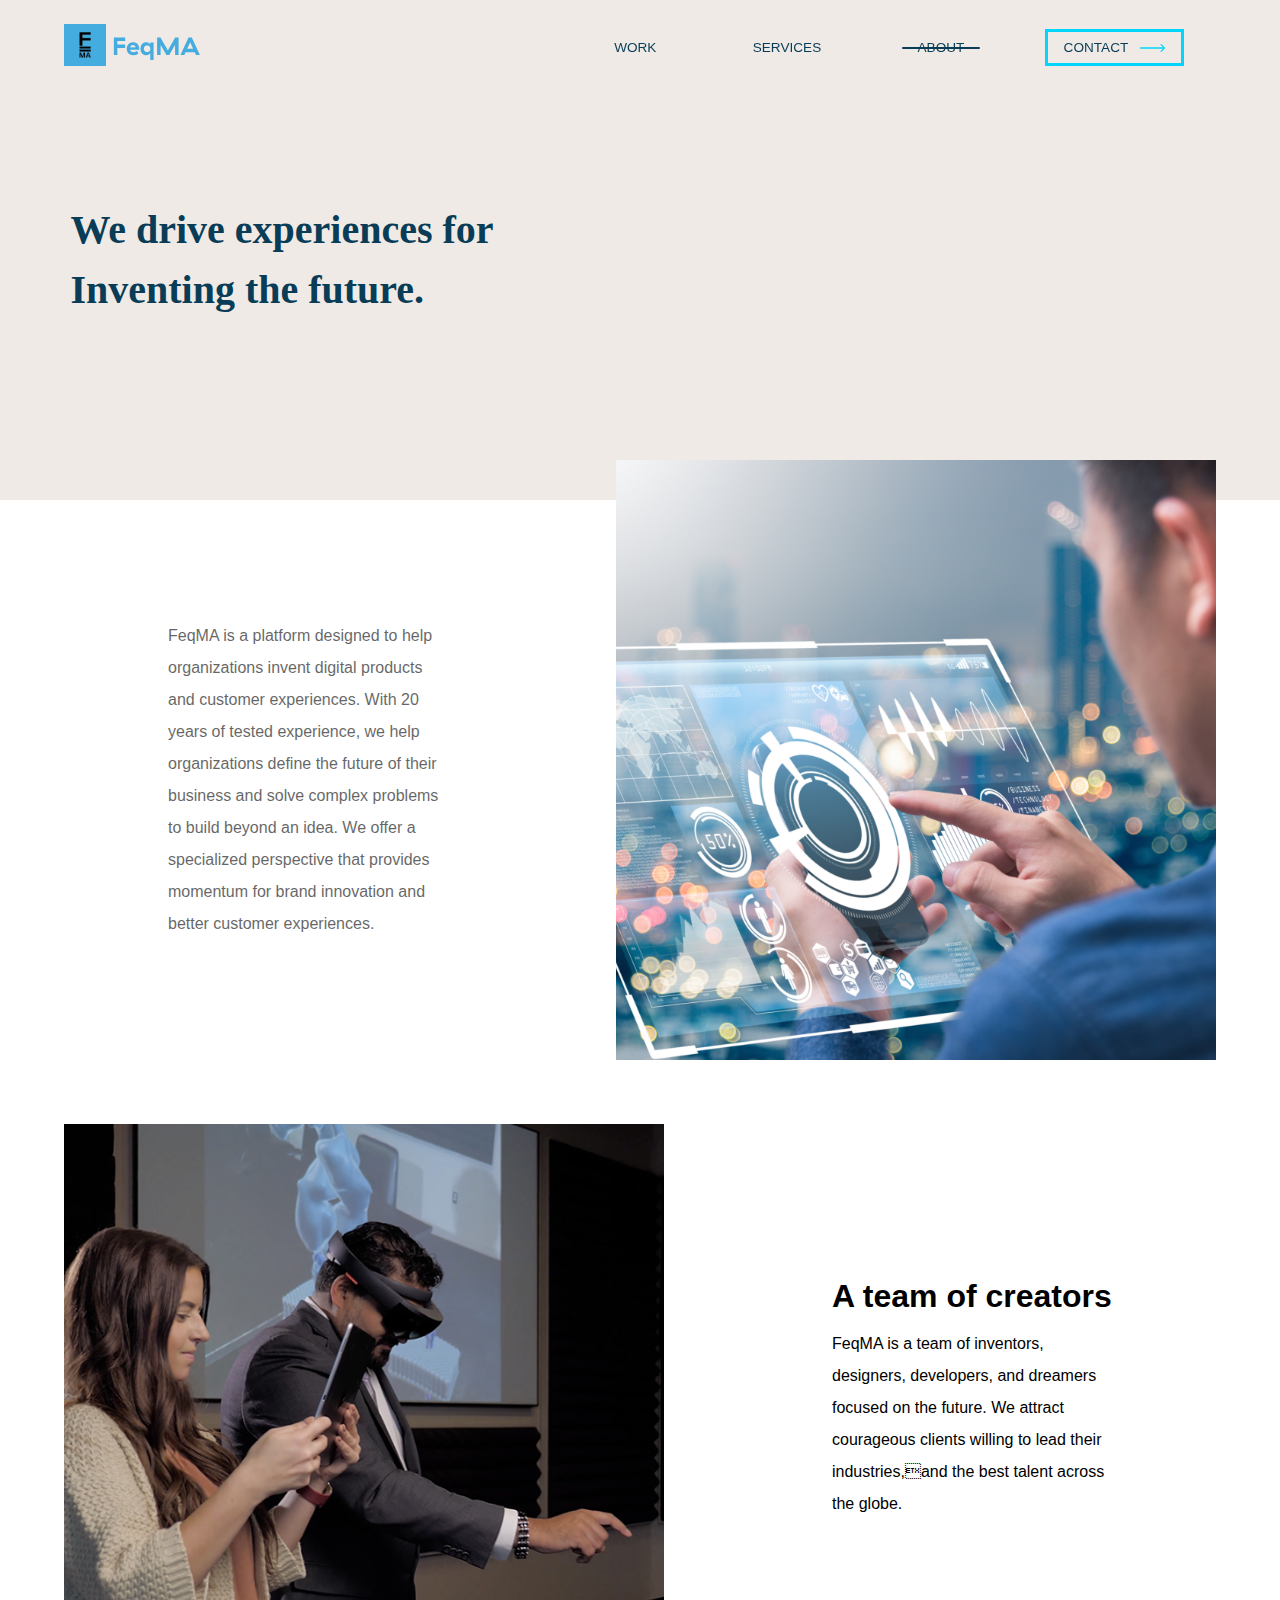
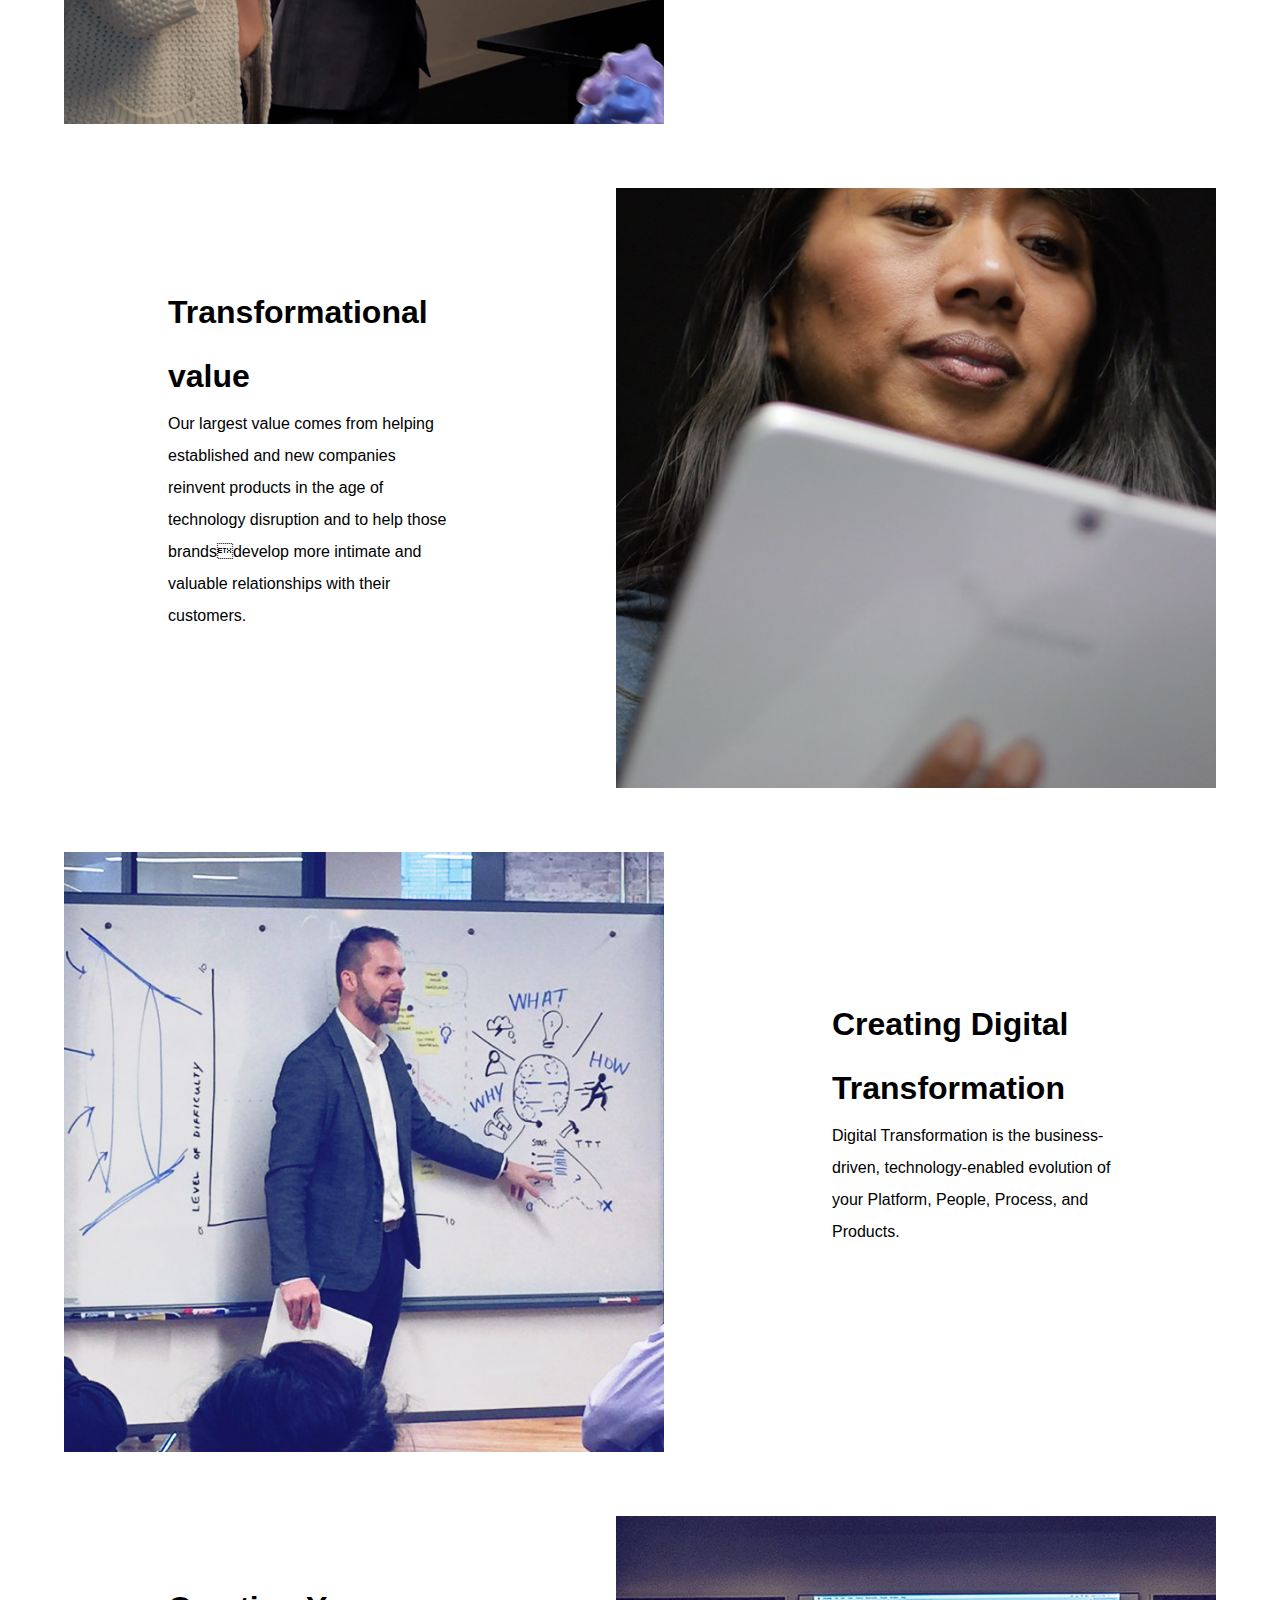
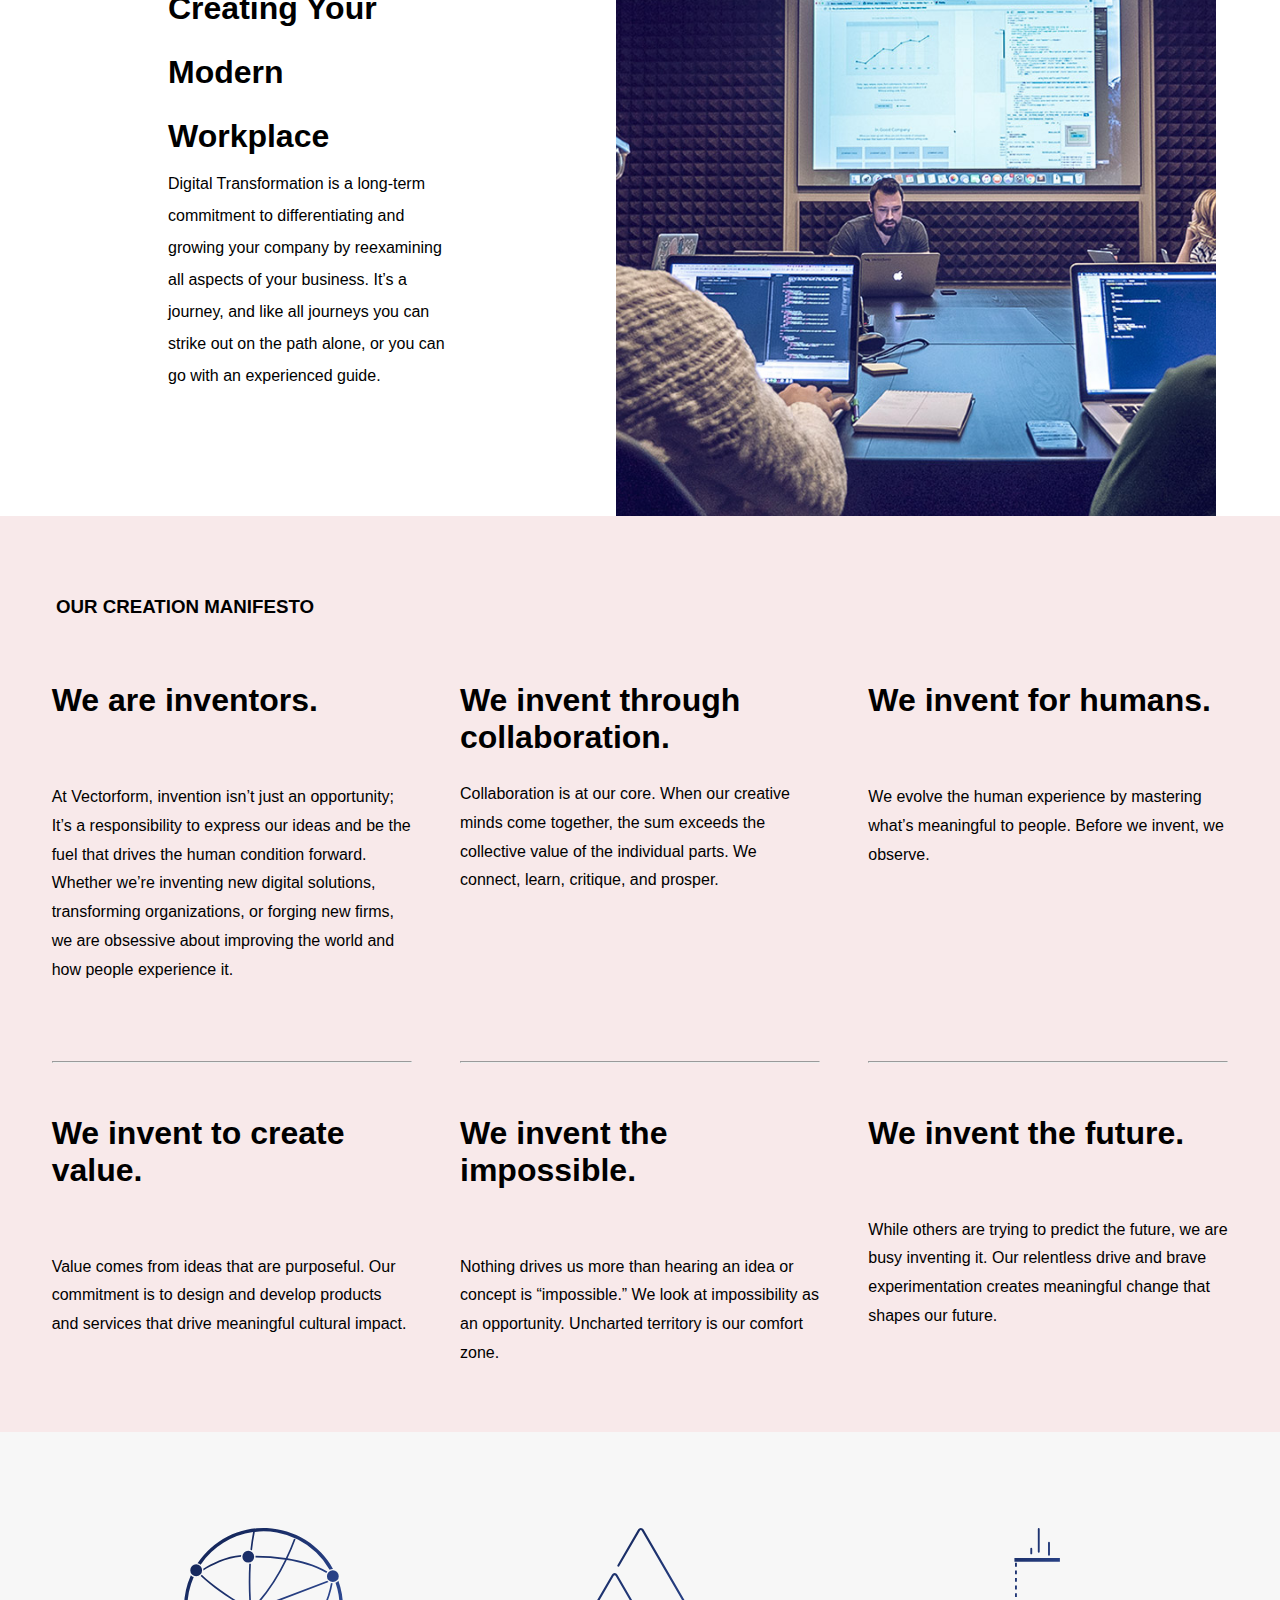
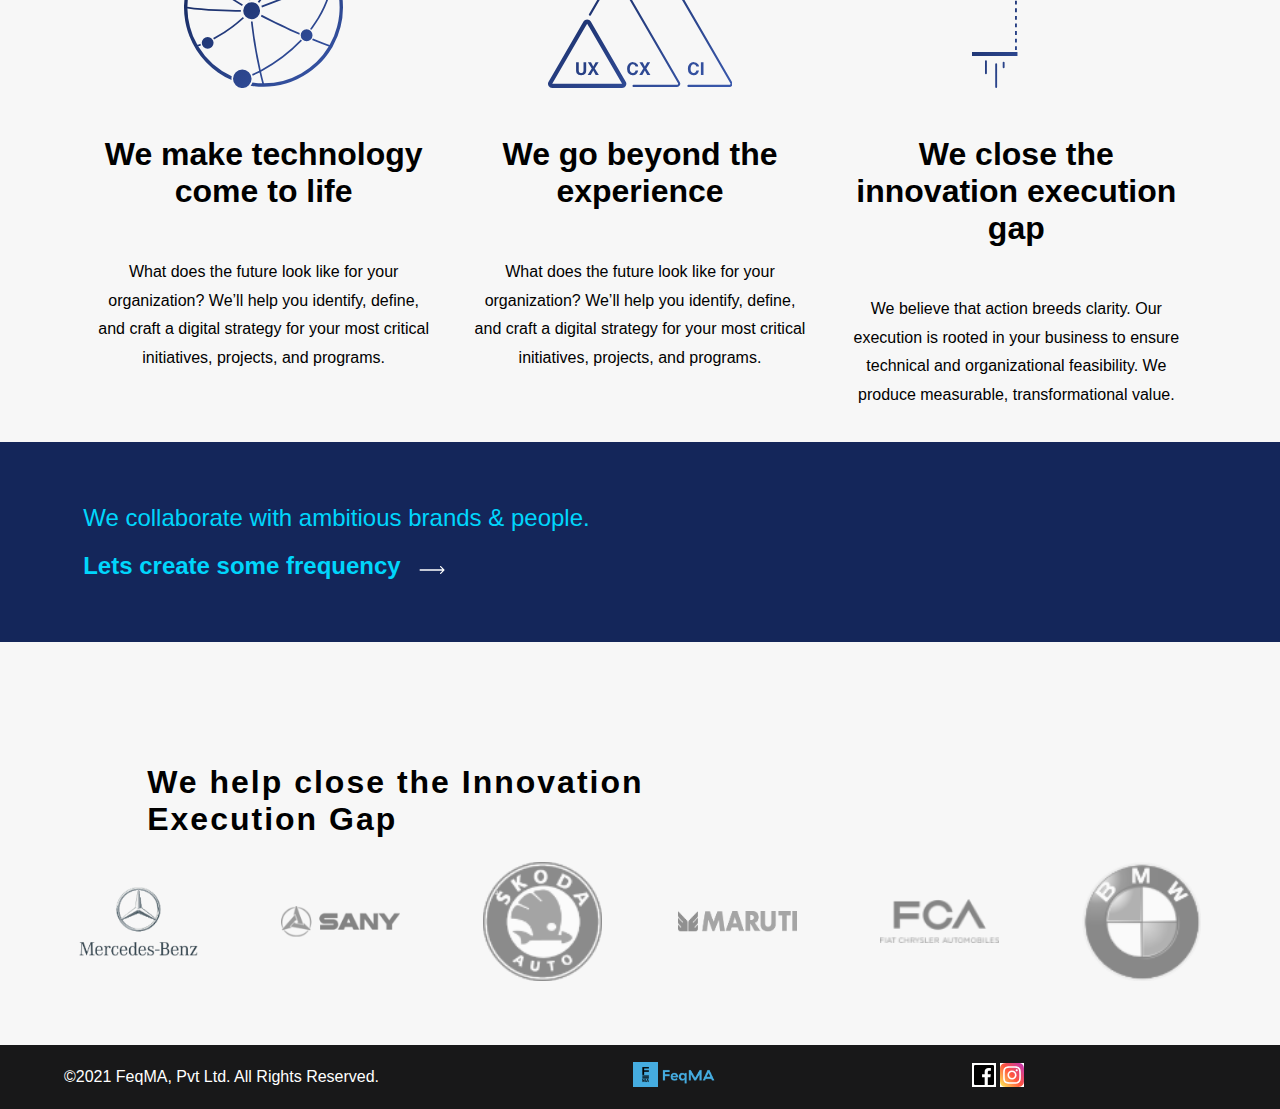
==== commit d1f55cc4: "Final Changes" ====
--- a/about.html
+++ b/about.html
@@ -14,27 +14,27 @@
 
 <body>
 
-  <div class="black_overlay" onclick="hideSidebar()" id="overlay_black"></div>
-  <div class="sidebar">
-    <button class="close_side" onclick="hideSidebar()">&#10006</button>
-    <ul class="nav_links">
-      <a class="nav_linksb" href="work.html" onclick="hideSidebar()">WORK</a>
-      <a class="nav_linksb" href="services.html" onclick="hideSidebar()">SERVICES</a>
-      <a class="nav_linksb cut_white" href="#" onclick="hideSidebar()">ABOUT</a>
-      <a class="nav_linksb" href="contact.html" onclick="hideSidebar()">CONTACT</a>
-    </ul>
-  </div>
-  <section class="main">
-    <div class="navigation bg-transparent">
-      <div class="logo">
-        <a href="index.html"><img src="/images/logo.png" alt="" class="logo_img"></a>
-  
-      </div>
-      <ul class="nav_links">
-        <a class="nav_link about_nav_color" href="work.html">WORK</a>
-        <a class="nav_link about_nav_color" href="services.html">SERVICES</a>
-        <a class="nav_link about_nav_color cut_black" href="#">ABOUT</a>
-        <a class="nav_link about_nav_color contact_btn" href="contact.html">CONTACT <svg style="margin-left: .5rem;"
+    <div class="black_overlay" onclick="hideSidebar()" id="overlay_black"></div>
+    <div class="sidebar">
+        <button class="close_side" onclick="hideSidebar()">&#10006</button>
+        <ul class="nav_links">
+            <a class="nav_linksb" href="work.html" onclick="hideSidebar()">WORK</a>
+            <a class="nav_linksb" href="services.html" onclick="hideSidebar()">SERVICES</a>
+            <a class="nav_linksb cut_white" href="#" onclick="hideSidebar()">ABOUT</a>
+            <a class="nav_linksb" href="contact.html" onclick="hideSidebar()">CONTACT</a>
+        </ul>
+    </div>
+    <section class="main">
+        <div class="navigation bg-transparent">
+            <div class="logo">
+                <a href="index.html"><img src="/images/logo.png" alt="" class="logo_img"></a>
+
+            </div>
+            <ul class="nav_links">
+                <a class="nav_link about_nav_color" href="work.html">WORK</a>
+                <a class="nav_link about_nav_color" href="services.html">SERVICES</a>
+                <a class="nav_link about_nav_color cut_black" href="#">ABOUT</a>
+                <a class="nav_link about_nav_color contact_btn" href="contact.html">CONTACT <svg style="margin-left: .5rem;"
             xmlns="http://www.w3.org/2000/svg" width="25" height="8" viewBox="0 0 25 8">
             <g id="left-arrow" transform="translate(-20)">
               <path id="Path"
@@ -42,9 +42,9 @@
                 transform="translate(68 0)" fill="#00D6FC" />
             </g>
           </svg></a>
-        <a class="nav_linkh about_nav_color sidebar_switch" id="switch" onclick="showSidebar()"><i class="fa fa-bars"></i></a>
-      </ul>
-    </div>
+                <a class="nav_linkh about_nav_color sidebar_switch" id="switch" onclick="showSidebar()"><i class="fa fa-bars"></i></a>
+            </ul>
+        </div>
     </section>
     <div class="about_color">
         <p class="about_header">
@@ -232,7 +232,7 @@
         </div>
     </div>
     <div class="blue_text">
-        <p class="blue_1">We collaborate with ambitious brands. - <br> brands & people. -</p>
+        <p class="blue_1">We collaborate with ambitious brands & people.</p>
         <p class="blue_2">
             Lets create some frequency<svg xmlns="http://www.w3.org/2000/svg" width="30" height="8" viewBox="0 0 25 8">
           <g id="left-arrow" transform="translate(-20)">
@@ -247,21 +247,21 @@
         </p>
     </div>
     <section class="clients">
-      <h3 class="client_header">
-        We help close the Innovation <br>Execution Gap
-      </h3>
-      <div class="client_row">
-        <div class="client_row_mini">
-          <div class="client"><img src="/images/clients/client-logo1.png" alt="" class="client_img"></div>
-          <div class="client"><img src="/images/clients/client-logo2.png" alt="" class="client_img"></div>
-          <div class="client"><img src="/images/clients/client-logo3.png" alt="" class="client_img"></div>
-        </div>
-        <div class="client_row_mini">
-          <div class="client"><img src="/images/clients/client-logo4.png" alt="" class="client_img"></div>
-          <div class="client"><img src="/images/clients/client-logo5.png" alt="" class="client_img"></div>
-          <div class="client"><img src="/images/clients/client-logo6.png" alt="" class="client_img"></div>
-        </div>
-      </div>
+        <h3 class="client_header">
+            We help close the Innovation <br>Execution Gap
+        </h3>
+        <div class="client_row">
+            <div class="client_row_mini">
+                <div class="client"><img src="/images/clients/client-logo1.png" alt="" class="client_img"></div>
+                <div class="client"><img src="/images/clients/client-logo2.png" alt="" class="client_img"></div>
+                <div class="client"><img src="/images/clients/client-logo3.png" alt="" class="client_img"></div>
+            </div>
+            <div class="client_row_mini">
+                <div class="client"><img src="/images/clients/client-logo4.png" alt="" class="client_img"></div>
+                <div class="client"><img src="/images/clients/client-logo5.png" alt="" class="client_img"></div>
+                <div class="client"><img src="/images/clients/client-logo6.png" alt="" class="client_img"></div>
+            </div>
+        </div>
     </section>
     <div class="footer">
         <div class="footer_1">©2021 FeqMA, Pvt Ltd. All Rights Reserved.</div>
@@ -298,40 +298,38 @@
         </div>
     </div>
 
-      <script>
+    <script>
         // var sidebarSwitch = document.getElementById("switch");
         var sidebar = document.getElementsByClassName("sidebar")[0];
         var overlay = document.getElementById("overlay_black");
 
         function showSidebar() {
-          sidebar.style.right = "0";
-          overlay.style.opacity = "1";
-          overlay.style.pointerEvents = "all";
+            sidebar.style.right = "0";
+            overlay.style.opacity = "1";
+            overlay.style.pointerEvents = "all";
         }
 
         function hideSidebar() {
-          sidebar.style.right = "-100%";
-          overlay.style.opacity = "0";
-          overlay.style.pointerEvents = "none";
+            sidebar.style.right = "-100%";
+            overlay.style.opacity = "0";
+            overlay.style.pointerEvents = "none";
         }
 
         var myNav = document.getElementsByClassName("navigation")[0];
-        window.onscroll = function () {
-          "use strict";
-          if (
-            document.body.scrollTop >= 50 ||
-            document.documentElement.scrollTop >= 50
-          ) {
-            myNav.classList.add("nav-colored_about");
-            myNav.classList.remove("bg-transparent");
-          } else {
-            myNav.classList.add("bg-transparent");
-            myNav.classList.remove("nav-colored_about");
-          }
+        window.onscroll = function() {
+            "use strict";
+            if (
+                document.body.scrollTop >= 50 ||
+                document.documentElement.scrollTop >= 50
+            ) {
+                myNav.classList.add("nav-colored_about");
+                myNav.classList.remove("bg-transparent");
+            } else {
+                myNav.classList.add("bg-transparent");
+                myNav.classList.remove("nav-colored_about");
+            }
         };
-
-
-      </script>
+    </script>
 </body>
 
 </html>--- a/css/services.css
+++ b/css/services.css
@@ -1,11 +1,16 @@
+@font-face {
+    font-family: GT Haptik;
+    src: url(/fonts/GT\ Haptik\ Bold.otf);
+}
+
 .cut_white {
     position: relative;
 }
 
 .cut_white::after {
-    content: '';
+    content: "";
     position: absolute;
-    top: 50%;
+    bottom: 0%;
     left: 0;
     width: 100%;
     height: 2px;
@@ -13,15 +18,54 @@
     border-radius: 50px;
 }
 
-
 .cut_black {
     position: relative;
 }
 
+.blue_text1 {
+    background-color: #14265a;
+    height: 200px;
+    display: flex;
+    flex-direction: column;
+    justify-content: center;
+    color: white;
+    font-family: trenda;
+    line-height: 2;
+}
+
+.blue_11 {
+    font-size: 1.5rem;
+    margin-left: 5.2rem;
+    font-weight: 300;
+}
+
+.blue_22 {
+    font-size: 1.5rem;
+    margin-left: 5.2rem;
+    font-weight: 700;
+}
+
+@media (max-width: 768px) {
+    .blue_11,
+    .blue_22 {
+        margin-left: 0;
+        padding: 0 2rem;
+    }
+}
+
+.blue_22 svg {
+    margin-left: 1rem;
+}
+
+.blue_22 svg:hover {
+    scale: 1.5;
+    transition: all 0.35s ease-in-out;
+}
+
 .cut_black::after {
-    content: '';
+    content: "";
     position: absolute;
-    top: 50%;
+    bottom: 45%;
     left: 0;
     width: 100%;
     height: 2px;
@@ -44,7 +88,6 @@
     border: 3px solid #093d57;
 }
 
-
 .services_center_container {
     min-height: 100vh;
     width: 100%;
@@ -53,18 +96,13 @@
     padding: 4rem;
     align-items: center;
     justify-content: space-between;
-
-}
-
-@media (max-width:450px) {
-
+}
+
+@media (max-width: 450px) {
     .services_center_container {
         padding: 4rem 2rem;
     }
-
-}
-
-
+}
 
 .services_title {
     text-align: left;
@@ -80,43 +118,32 @@
     align-items: center;
 }
 
-
-@media (max-width:950px) {
+@media (max-width: 950px) {
     .services_center_container {
         flex-direction: column;
     }
-
-
     .services_title {
         width: 100%;
         margin-top: 120px;
         margin-bottom: 5rem;
         font-size: 1.8rem;
-
-    }
-
+    }
     .services_img {
         width: 100%;
         margin-bottom: 2rem;
-
-    }
-}
-
+    }
+}
 
 .services_main {
     padding: 4rem;
     padding-bottom: 0;
 }
 
-
-@media (max-width:450px) {
-
+@media (max-width: 450px) {
     .services_main {
         padding: 4rem 2rem;
         padding-bottom: 0;
-
-    }
-
+    }
 }
 
 .services_main>.service {
@@ -126,13 +153,10 @@
     align-items: center;
 }
 
-
 .services_main>.service_one {
-
     align-items: flex-end;
     margin-bottom: 5rem;
 }
-
 
 .services_main>.service_two {
     flex-direction: row-reverse;
@@ -140,7 +164,22 @@
     margin-bottom: 5rem;
 }
 
-
+.services_main>.service>#s_c {
+    position: relative;
+    top: -300px;
+}
+
+.services_main>.service>#s_c1 {
+    position: relative;
+    top: -50px;
+}
+
+@media (max-width: 968px) {
+    .services_main>.service>#s_c {
+        position: relative;
+        top: 0;
+    }
+}
 
 .services_main>.service>.service_col {
     width: 48%;
@@ -151,16 +190,15 @@
 .services_main>.service>.service_col>.service_title {
     margin-bottom: 1.5rem;
     font-size: 1.5rem;
-}
-
+    font-family: GT Haptik;
+}
 
 .services_main>.service>.service_col>.service_desc {
     margin-bottom: 1.5rem;
-    font-size: .9rem;
-    color: rgba(0, 0, 0, .4);
-    font-weight: 600;
-}
-
+    font-size: 0.9rem;
+    color: rgba(0, 0, 0, 0.4);
+    font-weight: 600;
+}
 
 .services_main>.service>.service_col>.service_prop_row {
     display: flex;
@@ -169,38 +207,64 @@
 
 .services_main>.service>.service_col>.service_prop_row>.service_prop_col {
     width: 45%;
+    margin-top: 2rem;
 }
 
 .services_main>.service>.service_col>.service_prop_row>.service_prop_col>.service_property {
     display: flex;
     flex-direction: row;
     margin-bottom: 1rem;
-    font-size: .8rem;
-    color: rgba(0, 0, 0, .4);
-    font-weight: 600;
-}
-
-
+    font-size: 0.8rem;
+    color: rgba(0, 0, 0, 0.4);
+    font-weight: 600;
+}
 
 .services_main>.service>.service_col>.service_prop_row>.service_prop_col>.service_property>.dash {
-    margin-right: .25rem;
+    margin-right: 0.25rem;
 }
 
 .services_main>.service>.service_banner>img {
     width: 100%;
+    position: relative;
+}
+
+.services_main>.service>.service_banner>#p1 {
+    position: absolute;
+    top: 88%;
+    font-family: GT Haptik;
+    font-size: 1.5rem;
+    color: white;
+    left: 5%;
+}
+
+.services_main>.service>.service_banner>#p2 {
+    position: absolute;
+    top: 93.5%;
+    font-family: trenda;
+    font-size: 1.2rem;
+    color: white;
+    left: 5%;
+    font-weight: 300;
+}
+
+@media (max-width: 1000px) {
+    .services_main>.service>.service_banner>#p1 {
+        top: 85%;
+    }
 }
 
 .view_all_projects {
-    font-size: .8rem;
+    font-size: 0.8rem;
     font-weight: 600;
     display: inline-block;
     position: relative;
-    padding: .5rem 0;
+    padding: 0.5rem 0;
     cursor: pointer;
+    margin-top: 2rem;
 }
 
 .view_all_projects::after {
-    content: '';
+    content: "";
     position: absolute;
     width: 30%;
     height: 3px;
@@ -208,21 +272,17 @@
     left: 0;
     background-color: #093d57;
     border-radius: 50px;
-    transition: width .2s ease-in-out;
+    transition: width 0.2s ease-in-out;
 }
 
 .view_all_projects:hover::after {
     width: 100%;
 }
 
-
-@media (max-width:840px) {
-
+@media (max-width: 840px) {
     .services_main>.service {
         flex-direction: column-reverse;
     }
-
-
     .services_main>.service>.service_col {
         width: 100%;
         margin-bottom: 3rem;
@@ -237,13 +297,10 @@
     background-color: rgba(169, 199, 217, 0.23);
 }
 
-
-@media (max-width:450px) {
-
+@media (max-width: 450px) {
     .our_expertise {
         padding: 4rem 2rem;
     }
-
 }
 
 .expertise_header {
@@ -253,12 +310,12 @@
 }
 
 .expertise_desc {
-    font-size: .85rem;
+    font-size: 0.85rem;
     font-weight: 600;
     margin-bottom: 3rem;
     width: 100%;
     max-width: 450px;
-    color: rgba(0, 0, 0, .4);
+    color: rgba(0, 0, 0, 0.4);
     line-height: 1.5;
 }
 
@@ -269,7 +326,6 @@
     justify-content: space-between;
     margin-bottom: 1rem;
 }
-
 
 .expertise_props_row>.service_prop_row {
     width: 45%;
@@ -278,8 +334,6 @@
     justify-content: space-between;
 }
 
-
-
 .expertise_props_row>.service_prop_row>.service_prop_col {
     width: 45%;
 }
@@ -288,25 +342,20 @@
     display: flex;
     flex-direction: row;
     margin-bottom: 1rem;
-    font-size: .8rem;
-    color: rgba(0, 0, 0, .4);
-    font-weight: 600;
-}
-
+    font-size: 0.8rem;
+    color: rgba(0, 0, 0, 0.4);
+    font-weight: 600;
+}
 
 .expertise_props_row>.service_prop_row>.service_prop_col>.service_property>.dash {
-    margin-right: .25rem;
-}
-
-
-@media (max-width:650px) {
-
+    margin-right: 0.25rem;
+}
+
+@media (max-width: 650px) {
     .expertise_props_row {
         flex-direction: column;
         margin-bottom: 0rem;
     }
-
-
     .expertise_props_row>.service_prop_row {
         width: 100%;
         margin-bottom: 1rem;
@@ -316,7 +365,6 @@
 
 /*****************TWO PROPERTIES**************/
 
-
 .two_props {
     width: 100%;
     padding: 4rem;
@@ -325,15 +373,11 @@
     justify-content: space-between;
 }
 
-
-@media (max-width:450px) {
-
+@media (max-width: 450px) {
     .two_props {
         padding: 4rem 2rem;
     }
-
-}
-
+}
 
 .prop_one {
     width: 45%;
@@ -350,41 +394,38 @@
 }
 
 .prop_one>.prop_title {
-    margin-bottom: .2rem;
+    font-family: GT Haptik;
+    letter-spacing: 1px;
+    color: #444444;
+    margin-bottom: 0.2rem;
     font-size: 1.2rem;
     font-weight: 600;
 }
 
 .prop_one>.prop_tagline {
-    font-size: .7rem;
-    font-weight: 600;
+    font-size: 0.9rem;
+    font-weight: 400;
     color: #626262;
     margin-bottom: 1rem;
-}
-
+    font-style: Italic;
+}
 
 .prop_one>.prop_desc {
-    font-size: .85rem;
+    font-size: 0.85rem;
     font-weight: 500;
     color: #626262;
     margin-bottom: 1rem;
     text-align: center;
-}
-
-
-@media (max-width:700px) {
-
+    line-height: 2;
+}
+
+@media (max-width: 700px) {
     .two_props {
-
         flex-direction: column;
         align-items: center;
-
-    }
-
+    }
     .prop_one {
         width: 100%;
         margin-bottom: 3rem;
-
-    }
-
+    }
 }--- a/css/style.css
+++ b/css/style.css
@@ -107,7 +107,6 @@
 }
 
 @media (max-width: 768px) {
-
     .blue_1,
     .blue_2 {
         margin-left: 0;
@@ -153,7 +152,6 @@
         display: flex;
         flex-direction: column;
     }
-
     .c_images img {
         margin: 1.25rem 0;
     }
@@ -207,8 +205,7 @@
 }
 
 .footer img {
-    height: 60px;
-    width: 200px;
+    height: 25px;
 }
 
 .footer_3 {
@@ -306,7 +303,6 @@
 }
 
 @media (max-width: 768px) {
-
     .content_1,
     .content_2,
     .content_3 {
@@ -315,19 +311,16 @@
         margin: 0;
         padding: 0;
     }
-
     .content1_desc,
     .content2_desc,
     .content3_desc {
         margin: 0;
         padding: 0;
     }
-
     .content_1 img {
         width: 90%;
         margin: 1rem 0 0 0;
     }
-
     .content_2 img,
     .content_3 img {
         width: 80%;
@@ -395,23 +388,19 @@
 }
 
 @media (max-width: 768px) {
-
     .mrow_1,
     .mrow_2 {
         display: flex;
         flex-direction: column;
         margin: 0;
     }
-
     .mrow_2 .item_1 {
         width: 100%;
         margin-top: 1rem;
     }
-
     hr {
         display: none;
     }
-
     #adjustp {
         margin-top: 4rem;
     }
@@ -433,7 +422,6 @@
         margin: 0;
         padding: 0;
     }
-
     .item_1 {
         width: 100%;
     }
@@ -645,11 +633,9 @@
         text-align: left;
         margin: 0 0 0 1rem;
     }
-
     section h3 {
         margin: 0 0 0 1rem;
     }
-
     section p {
         margin: 1rem 0 0 1rem;
         padding: 0;
--- a/css/index.css
+++ b/css/index.css
@@ -6,10 +6,15 @@
 }
 
 @font-face {
-    font-family: 'Trenda';
+    font-family: "Trenda";
     font-style: normal;
     font-weight: 400;
-    src: local('Trenda'), url('https://fonts.cdnfonts.com/s/28733/Latinotype  Trenda Regular.woff') format('woff');
+    src: local("Trenda"), url("https://fonts.cdnfonts.com/s/28733/Latinotype  Trenda Regular.woff") format("woff");
+}
+
+@font-face {
+    font-family: GT Haptik;
+    src: url(/fonts/GT\ Haptik\ Bold.otf);
 }
 
 a {
@@ -32,7 +37,47 @@
 }
 
 .blue_text {
-    color: #00D6FC;
+    color: #00d6fc;
+}
+
+.blue_text1 {
+    background-color: #14265a;
+    height: 200px;
+    display: flex;
+    flex-direction: column;
+    justify-content: center;
+    color: white;
+    font-family: trenda;
+    line-height: 2;
+}
+
+.blue_11 {
+    font-size: 1.5rem;
+    margin-left: 5.2rem;
+    font-weight: 300;
+}
+
+.blue_22 {
+    font-size: 1.5rem;
+    margin-left: 5.2rem;
+    font-weight: 700;
+}
+
+@media (max-width: 768px) {
+    .blue_11,
+    .blue_22 {
+        margin-left: 0;
+        padding: 0 2rem;
+    }
+}
+
+.blue_22 svg {
+    margin-left: 1rem;
+}
+
+.blue_22 svg:hover {
+    scale: 1.5;
+    transition: all 0.35s ease-in-out;
 }
 
 .sidebar {
@@ -44,8 +89,7 @@
     background: #000;
     z-index: 9999;
     right: -100%;
-    transition: right .3s ease-in-out;
-
+    transition: right 0.3s ease-in-out;
 }
 
 .black_overlay {
@@ -53,11 +97,11 @@
     height: 100vh;
     position: fixed;
     top: 0;
-    background: rgba(0, 0, 0, .5);
+    background: rgba(0, 0, 0, 0.5);
     z-index: 1000;
     pointer-events: none;
     opacity: 0;
-    transition: opacity .3s ease-in-out;
+    transition: opacity 0.3s ease-in-out;
 }
 
 .close_side {
@@ -90,11 +134,10 @@
 }
 
 .nav_linksb {
-    padding: .5rem 1rem;
+    padding: 0.5rem 1rem;
     display: inline-block;
     text-decoration: none;
     color: #fff;
-
 }
 
 .sidebar>.nav_links {
@@ -115,16 +158,13 @@
     flex-direction: row;
     justify-content: space-between;
     color: #fff;
-
-}
-
-
-@media (max-width:450px) {
-
+    font-family: GT Haptik;
+}
+
+@media (max-width: 450px) {
     .navigation {
         padding: 1.5rem 2rem;
     }
-
 }
 
 .bg-transparent {
@@ -144,48 +184,38 @@
     flex-direction: row;
     justify-content: space-around;
     align-items: center;
-
-}
-
+}
 
 .navigation>.nav_links>.nav_link {
-    padding: .5rem 1rem;
+    padding: 0.5rem 1rem;
     display: inline-block;
     text-decoration: none;
     color: #fff;
     cursor: pointer;
-    font-size: .85rem;
+    font-size: 0.85rem;
 }
 
 .contact_btn {
-    border: 3px solid #00D6FC;
+    border: 3px solid #00d6fc;
 }
 
 .navigation>.nav_links>.nav_linkh {
-    padding: .5rem 1rem;
+    padding: 0.5rem 1rem;
     display: none;
     cursor: pointer;
 }
 
-
-@media (max-width:650px) {
-
+@media (max-width: 650px) {
     .navigation>.nav_links>.nav_linkh {
         display: inline-block;
     }
-
     .navigation>.nav_links>.nav_link {
         display: none;
     }
-
-
     .navigation>.nav_links {
-
         justify-content: flex-end;
-
-    }
-}
-
+    }
+}
 
 .video_container {
     position: absolute;
@@ -201,7 +231,6 @@
     position: relative;
     height: 100vh;
     width: 100%;
-
 }
 
 .promo_video {
@@ -215,9 +244,8 @@
     height: 100%;
     position: absolute;
     z-index: 1;
-    background: rgba(0, 0, 0, .5);
-}
-
+    background: rgba(0, 0, 0, 0.5);
+}
 
 .title {
     top: 50%;
@@ -231,13 +259,10 @@
     position: absolute;
 }
 
-
-@media (max-width:450px) {
-
+@media (max-width: 450px) {
     .title {
         padding: 4rem 2rem;
     }
-
 }
 
 .header_text {
@@ -246,39 +271,39 @@
 }
 
 .header_text>.multi-disciplinary {
-    color: #00D6FC;
+    color: #00d6fc;
 }
 
 .view_work {
-    font-size: .8rem;
+    font-size: 0.8rem;
     display: inline-block;
     position: relative;
-    padding: .5rem 0;
+    padding: 0.5rem 0;
     cursor: pointer;
 }
 
 .view_work::after {
-    content: '';
+    content: "";
     position: absolute;
     width: 30%;
     height: 3px;
     bottom: 0;
     left: 0;
-    background-color: #00D6FC;
+    background-color: #00d6fc;
     border-radius: 50px;
-    transition: width .2s ease-in-out;
+    transition: width 0.2s ease-in-out;
 }
 
 .view_work:hover::after {
     width: 100%;
 }
 
+
 /************CAROUSEL SECTION************/
 
 .creation {
     width: 100%;
     text-align: center;
-
     background-color: #e9eaed;
 }
 
@@ -290,8 +315,6 @@
     align-items: center;
     overflow-y: hidden;
 }
-
-
 
 .creation>.creation_stat>.vertical {
     width: 45%;
@@ -301,16 +324,14 @@
     background-size: cover;
     z-index: 5;
     padding: 2rem 4rem;
-
 }
 
 .creation>.creation_stat>.vertical>.creation_header {
-    font-size: .85rem;
+    font-size: 0.85rem;
     color: rgba(0, 0, 0, 1);
     font-weight: 700;
     text-align: left;
     margin-bottom: 1rem;
-
 }
 
 .creation>.creation_stat>.vertical>.creation_cats {
@@ -324,23 +345,18 @@
     transform: translateY(-50%);
 }
 
-
-
-
 .creation>.creation_stat>.vertical>.creation_cats>.creation_cat {
     font-size: 1.1rem;
-    color: rgba(0, 0, 0, .3);
+    color: rgba(0, 0, 0, 0.3);
     font-weight: 600;
     text-align: left;
     margin-bottom: 1.5rem;
-    transition: all .2s ease-in-out;
-}
-
+    transition: all 0.2s ease-in-out;
+}
 
 .creation>.creation_stat>.vertical>.creation_cats>.creation_cat:hover {
     color: rgba(0, 0, 0, 1);
 }
-
 
 .creation>.creation_stat>.vertical>.creation_cats>.current_slide {
     color: rgba(0, 0, 0, 1);
@@ -350,7 +366,7 @@
 }
 
 .creation>.creation_stat>.vertical>.creation_cats>.current_slide::after {
-    content: '';
+    content: "";
     position: absolute;
     width: 100%;
     height: 2px;
@@ -358,7 +374,7 @@
     left: 0;
     background-color: rgba(0, 0, 0, 1);
     border-radius: 50px;
-    transition: width .2s ease-in-out;
+    transition: width 0.2s ease-in-out;
 }
 
 .creation>.creation_stat>.horizontal_container {
@@ -373,7 +389,6 @@
     position: relative;
     transition: transform 500ms ease-in;
 }
-
 
 .creation>.creation_stat>.horizontal_container>.horizontal>.cat_info {
     width: 100%;
@@ -385,8 +400,6 @@
     left: 0;
 }
 
-
-
 .creation>.creation_stat>.horizontal_container>.horizontal>.cat_info>.cat_img {
     width: 100%;
     height: 100%;
@@ -394,40 +407,26 @@
     object-position: center;
 }
 
-
-
 .creation>.creation_stat>.horizontal_container>.horizontal>.cat_info {
     transition: 2s;
 }
 
-
-@media (max-width:900px) {
-
+@media (max-width: 900px) {
     .creation>.creation_stat {
         flex-direction: column;
     }
-
-
     .creation>.creation_stat>.vertical {
         width: 100%;
         margin-bottom: 2rem;
-
-    }
-
-
+    }
     .creation>.creation_stat>.horizontal_container {
         /* width: 100%; */
         display: none;
     }
-
-
     .creation>.creation_stat>.horizontal_container>.horizontal {
         width: 100%;
-
-    }
-
+    }
     .creation>.creation_stat>.horizontal_container>.horizontal>.cat_info {
-
         left: 50%;
         transform: translateX(-50%);
     }
@@ -441,13 +440,10 @@
     background-color: #f7f7f7;
 }
 
-
-@media (max-width:450px) {
-
+@media (max-width: 450px) {
     .we_guide {
         padding: 4rem 2rem;
     }
-
 }
 
 .guide_header {
@@ -467,7 +463,6 @@
     align-items: flex-start;
 }
 
-
 .guide_column {
     width: 47%;
     max-width: 700px;
@@ -477,42 +472,36 @@
     margin-top: 3.5rem;
 }
 
-
 .guide_column>.guide_project {
-
     margin-bottom: 3.5rem;
 }
 
 .guide_column>.guide_project>.project_img {
     width: 100%;
     margin-bottom: 1.2rem;
-
 }
 
 .guide_column>.guide_project>.project_title {
     font-size: 1.2rem;
     font-weight: 700;
-    margin-bottom: .5rem;
-}
-
+    margin-bottom: 0.5rem;
+}
 
 .guide_column>.guide_project>.project_info {
-    font-size: .9rem;
+    font-size: 0.9rem;
     color: #9e9e9e;
     font-weight: 500;
 }
 
-
-@media (max-width:640px) {
+@media (max-width: 640px) {
     .guide_row {
         flex-direction: column;
     }
-
     .guide_column {
         width: 100%;
-
-    }
-}
+    }
+}
+
 
 /***************COLLABORATE SECTION**************/
 
@@ -522,8 +511,7 @@
     color: #fff;
 }
 
-
-@media (max-width:450px) {
+@media (max-width: 450px) {
     .collaborate {
         padding: 3rem 2rem;
     }
@@ -532,9 +520,8 @@
 .tagline {
     font-size: 1.05rem;
     font-weight: 400;
-    margin-bottom: .65rem;
-}
-
+    margin-bottom: 0.65rem;
+}
 
 .tag_head {
     font-size: 1.5rem;
@@ -547,16 +534,13 @@
 .clients {
     padding: 4rem 4rem;
     background-color: #f7f7f7;
-
-}
-
-
-@media (max-width:450px) {
+}
+
+@media (max-width: 450px) {
     .clients {
         padding: 4rem 2rem;
     }
 }
-
 
 .client_header {
     font-size: 2rem;
@@ -578,7 +562,6 @@
     justify-content: space-between;
 }
 
-
 .client_row_mini>.client {
     width: 27%;
     max-width: 150px;
@@ -587,22 +570,20 @@
     justify-content: center;
 }
 
-
 .client_row_mini>.client>.client_img {
-    width: 100%;
-}
-
-
-@media (max-width:900px) {
+    width: 80%;
+}
+
+@media (max-width: 900px) {
     .client_row {
         flex-direction: column;
     }
-
     .client_row_mini {
         width: 100%;
         margin-bottom: 2rem;
     }
 }
+
 
 /**********FOOTER SECTION***********/
 
@@ -616,8 +597,7 @@
     justify-content: space-between;
 }
 
-
-@media (max-width:450px) {
+@media (max-width: 450px) {
     .footer {
         padding: 2rem 2rem;
     }
@@ -628,7 +608,7 @@
 }
 
 .footer>.rights_reserved>.copyright {
-    font-size: .75rem;
+    font-size: 0.75rem;
     color: #fff;
 }
 
@@ -642,8 +622,6 @@
 .footer>.logo>.logo_img {
     height: 25px;
 }
-
-
 
 .footer>.social {
     flex: 1;
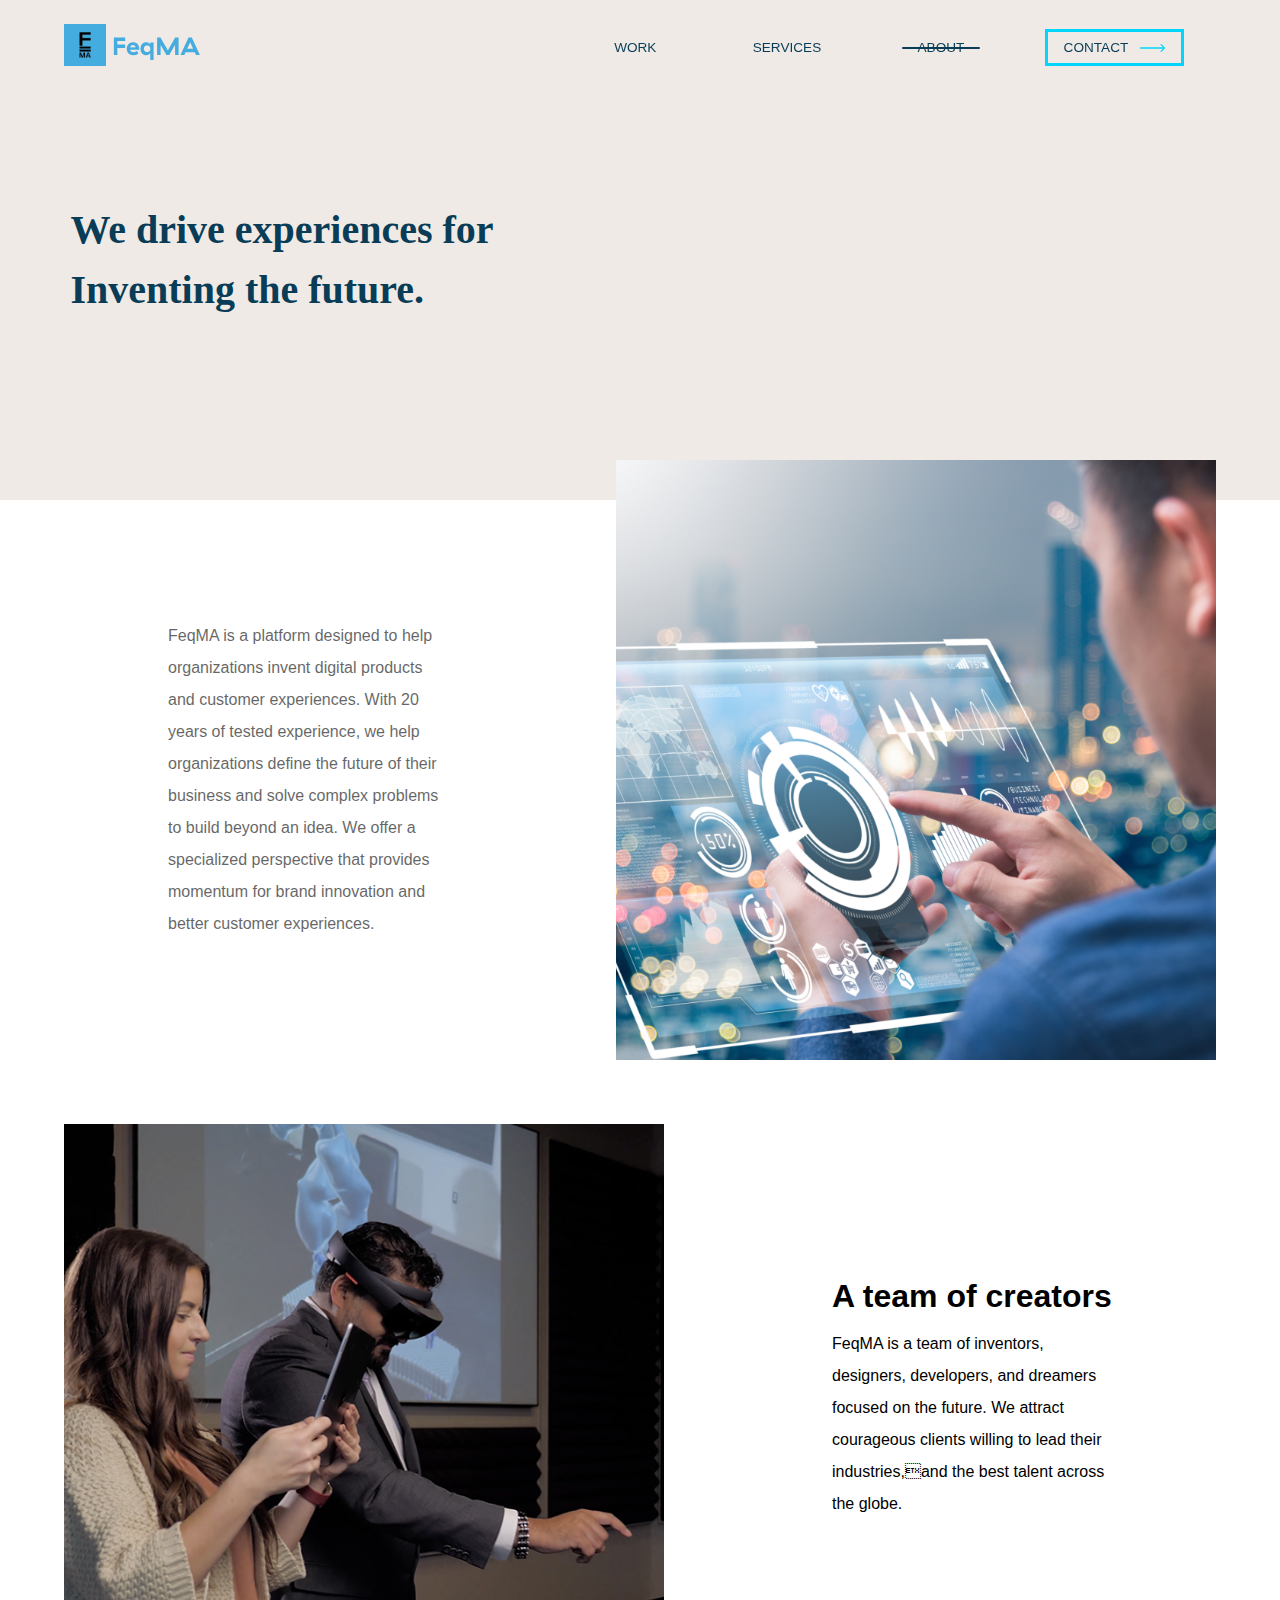
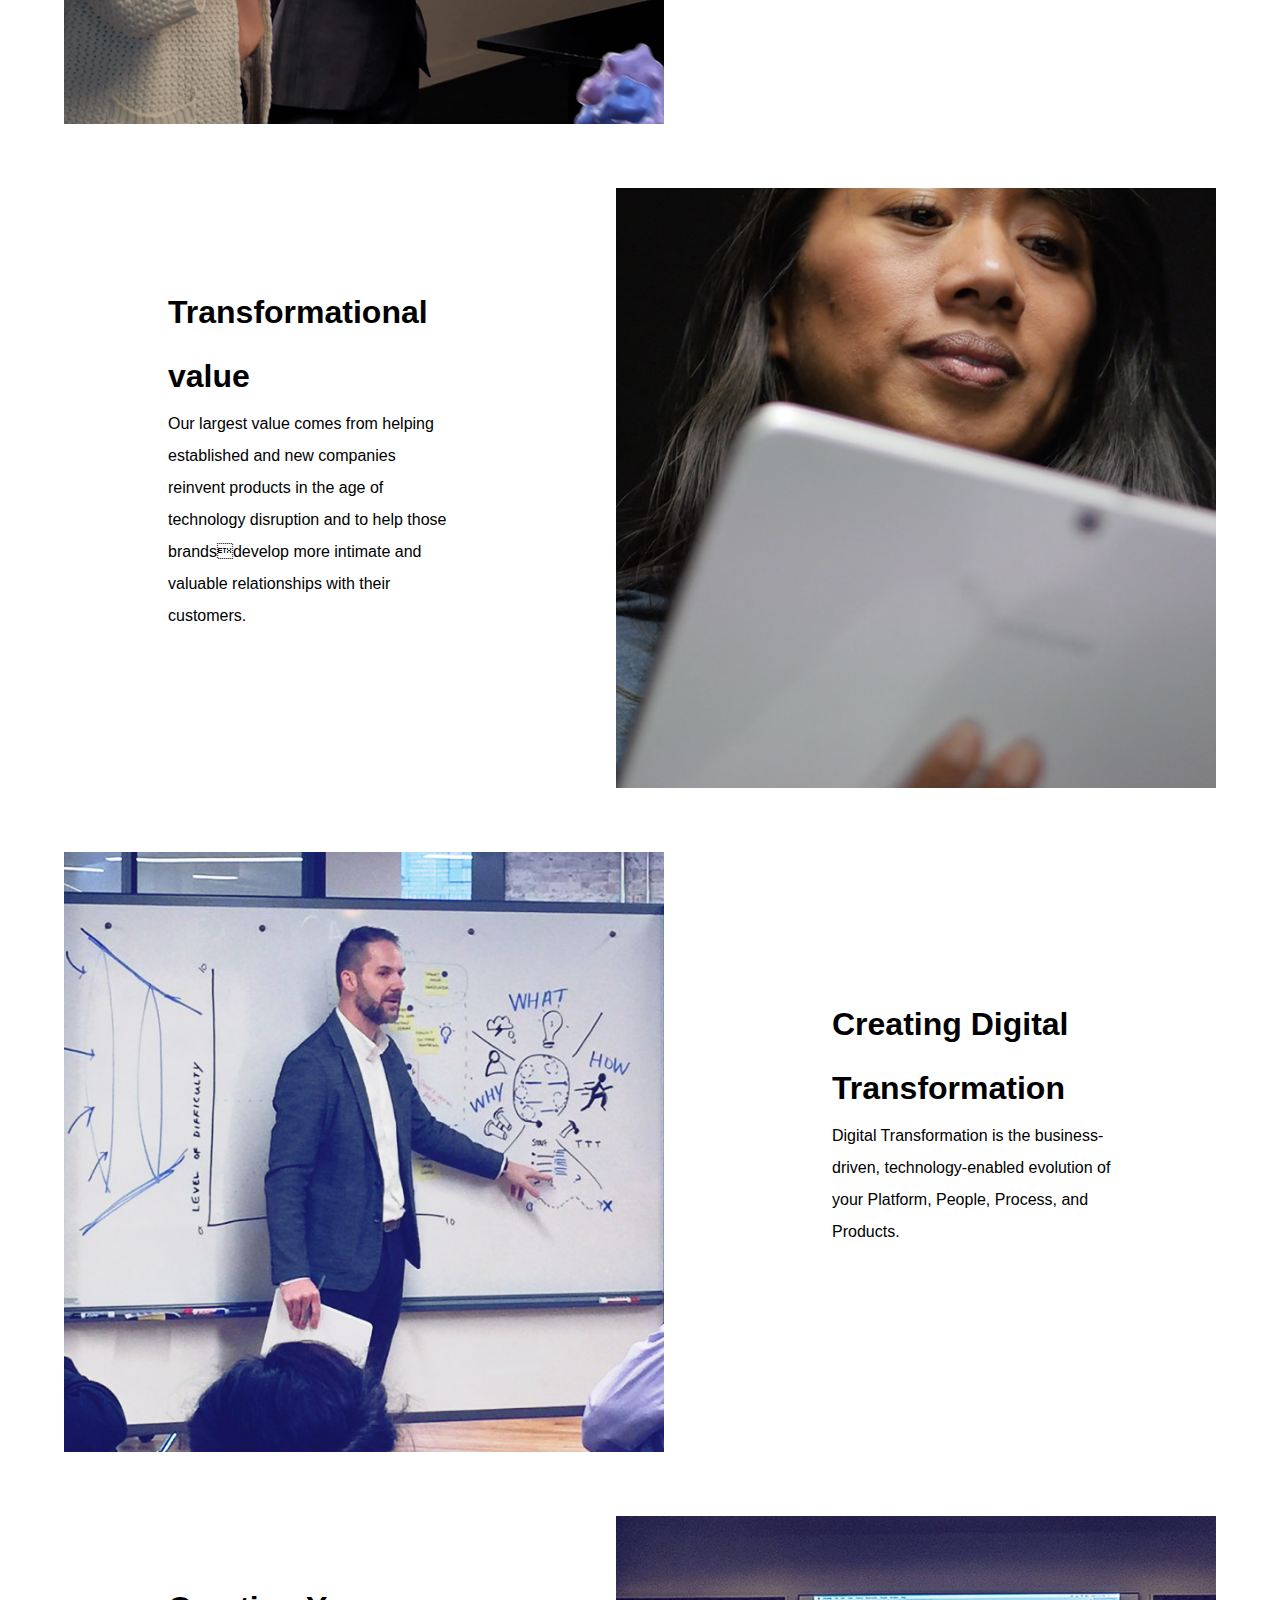
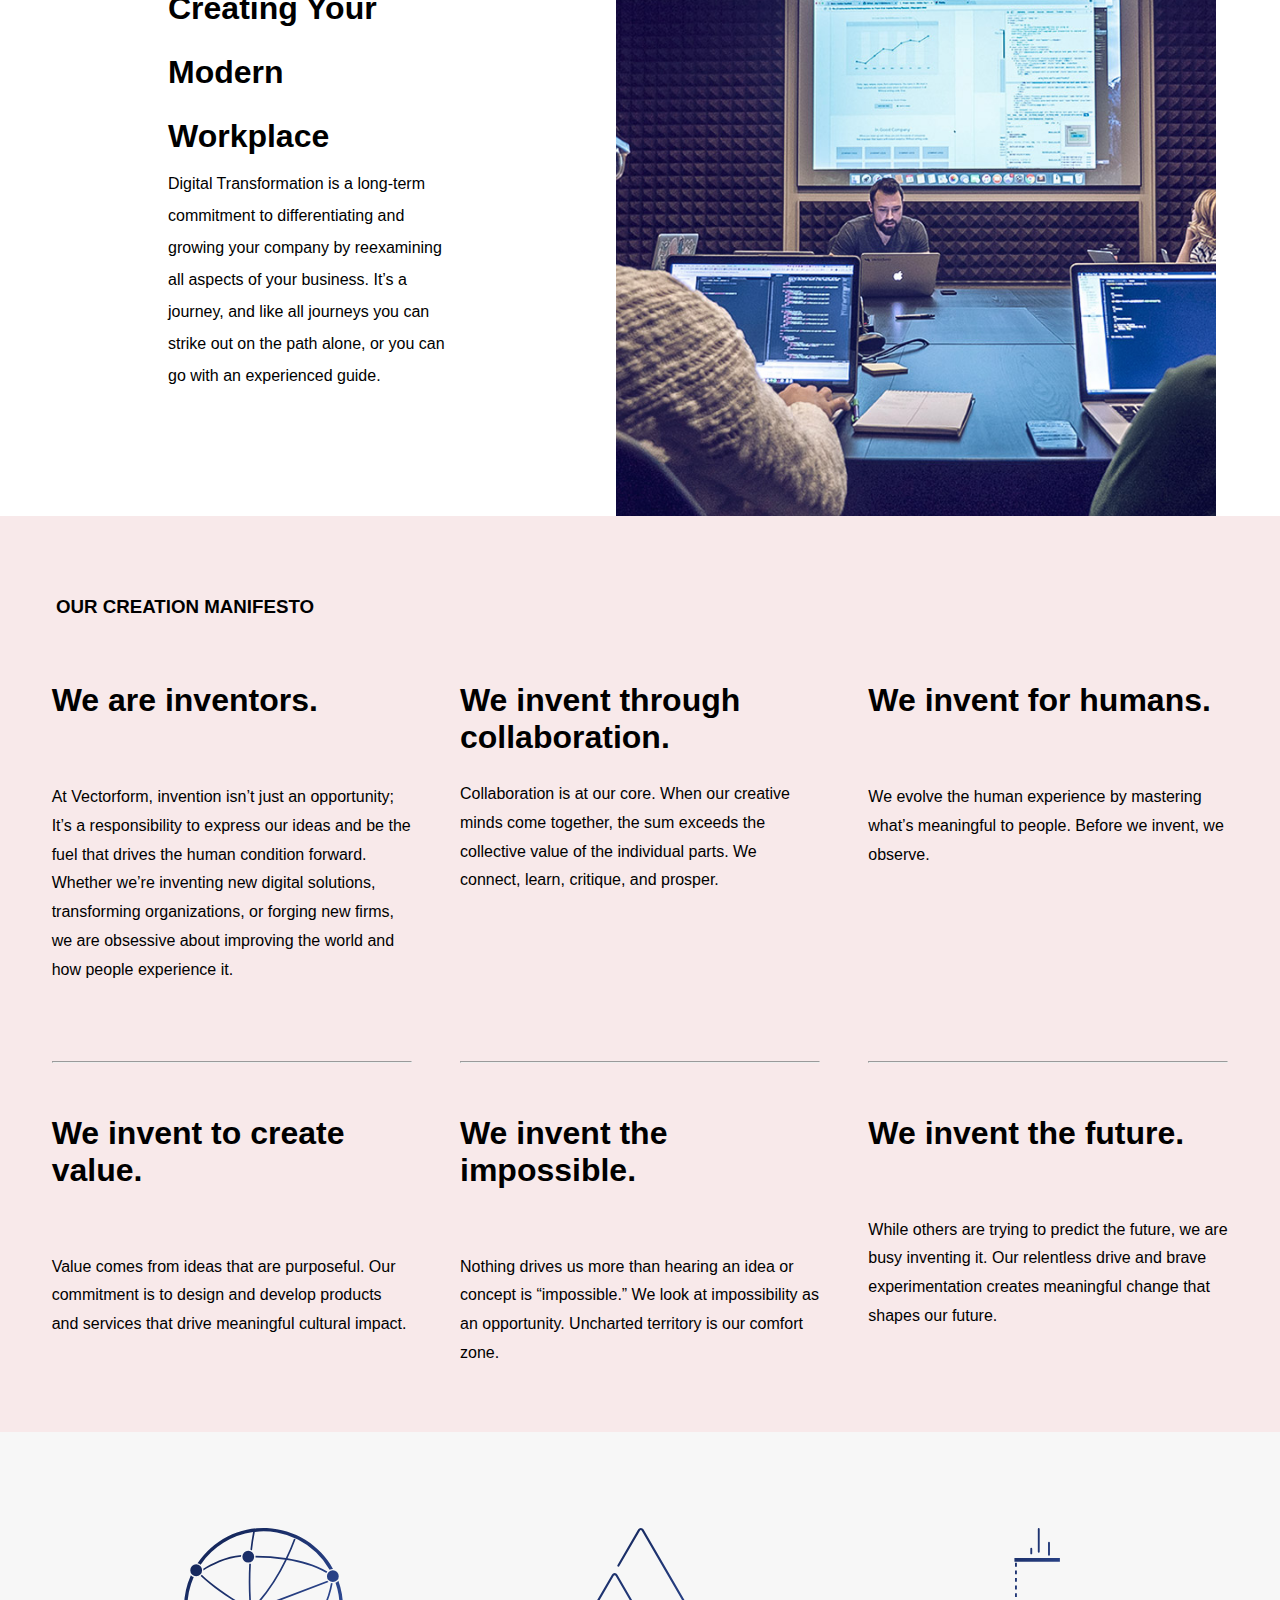
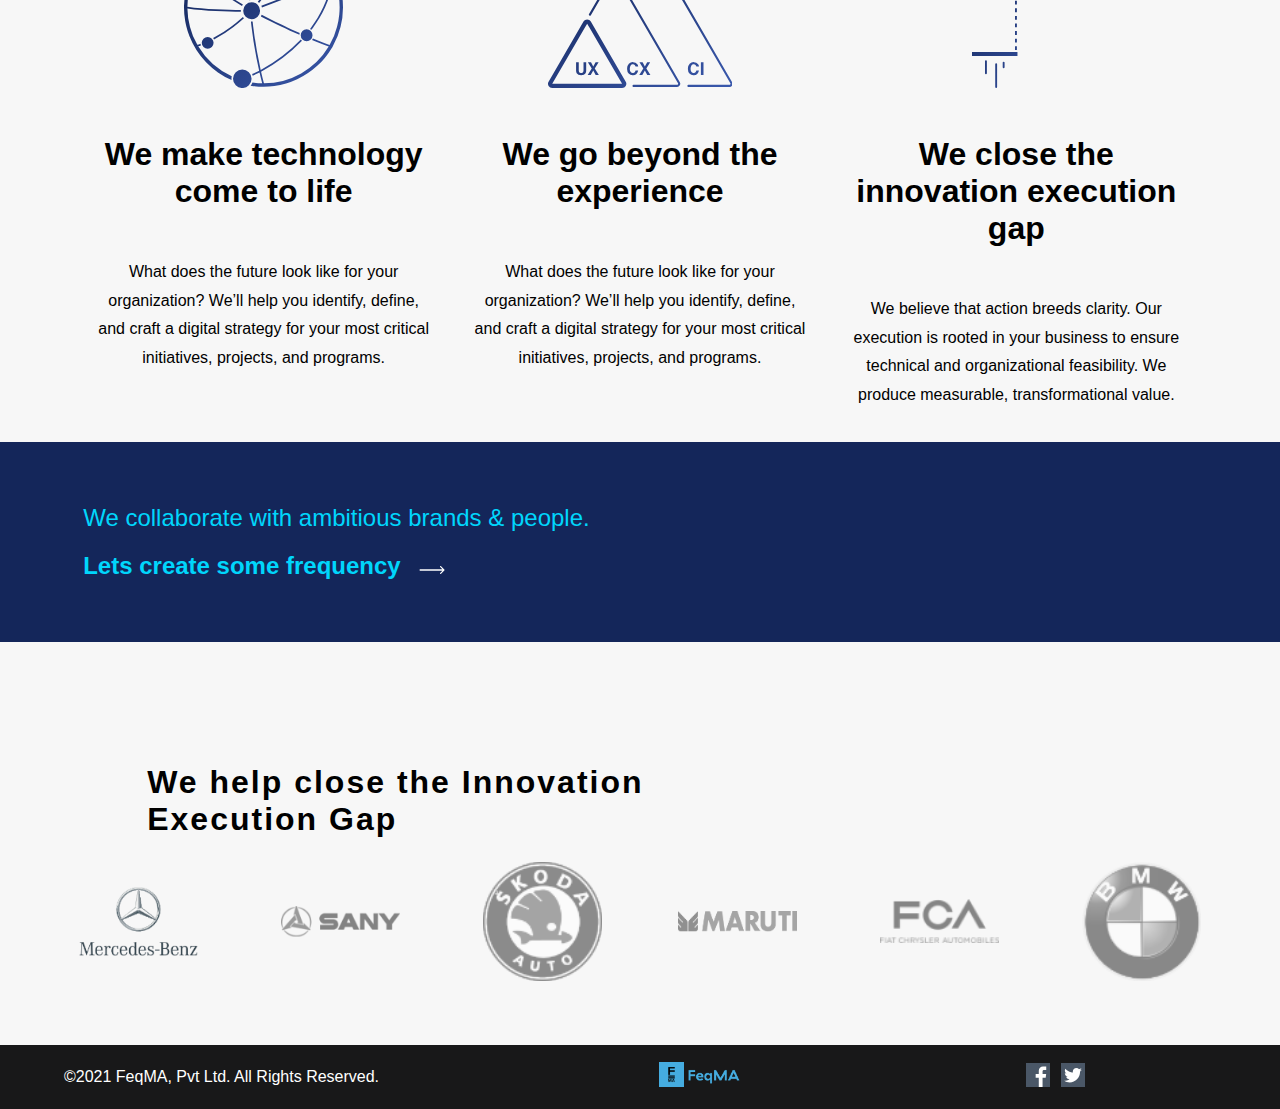
==== commit 9d6a2441: "footer changes\" ====
--- a/about.html
+++ b/about.html
@@ -267,34 +267,29 @@
         <div class="footer_1">©2021 FeqMA, Pvt Ltd. All Rights Reserved.</div>
         <div class="footer_2"><img src="/images/logo.png" /></div>
         <div class="footer_3">
-            <svg xmlns="http://www.w3.org/2000/svg" height="24px" width="24px" data-name="Layer 1" viewBox="0 0 24 24">
-          <path
-            d="M20.9 2H3.1A1.1 1.1 0 002 3.1v17.8A1.1 1.1 0 003.1 22h9.58v-7.75h-2.6v-3h2.6V9a3.64 3.64 0 013.88-4 20.26 20.26 0 012.33.12v2.7H17.3c-1.26 0-1.5.6-1.5 1.47v1.93h3l-.39 3H15.8V22h5.1a1.1 1.1 0 001.1-1.1V3.1A1.1 1.1 0 0020.9 2z"
-          />
-        </svg>
-            <svg enable-background="new 0 0 24 24" height="24px" viewBox="0 0 24 24" width="24px" xmlns="http://www.w3.org/2000/svg" xmlns:xlink="http://www.w3.org/1999/xlink">
-          <linearGradient
-            id="SVGID_1_"
-            gradientTransform="matrix(0 -1.982 -1.844 0 -132.522 -51.077)"
-            gradientUnits="userSpaceOnUse"
-            x1="-37.106"
-            x2="-26.555"
-            y1="-72.705"
-            y2="-84.047"
-          >
-            <stop offset="0" stop-color="#fd5" />
-            <stop offset=".5" stop-color="#ff543e" />
-            <stop offset="1" stop-color="#c837ab" />
-          </linearGradient>
-          <path
-            d="m1.5 1.633c-1.886 1.959-1.5 4.04-1.5 10.362 0 5.25-.916 10.513 3.878 11.752 1.497.385 14.761.385 16.256-.002 1.996-.515 3.62-2.134 3.842-4.957.031-.394.031-13.185-.001-13.587-.236-3.007-2.087-4.74-4.526-5.091-.559-.081-.671-.105-3.539-.11-10.173.005-12.403-.448-14.41 1.633z"
-            fill="url(#SVGID_1_)"
-          />
-          <path
-            d="m11.998 3.139c-3.631 0-7.079-.323-8.396 3.057-.544 1.396-.465 3.209-.465 5.805 0 2.278-.073 4.419.465 5.804 1.314 3.382 4.79 3.058 8.394 3.058 3.477 0 7.062.362 8.395-3.058.545-1.41.465-3.196.465-5.804 0-3.462.191-5.697-1.488-7.375-1.7-1.7-3.999-1.487-7.374-1.487zm-.794 1.597c7.574-.012 8.538-.854 8.006 10.843-.189 4.137-3.339 3.683-7.211 3.683-7.06 0-7.263-.202-7.263-7.265 0-7.145.56-7.257 6.468-7.263zm5.524 1.471c-.587 0-1.063.476-1.063 1.063s.476 1.063 1.063 1.063 1.063-.476 1.063-1.063-.476-1.063-1.063-1.063zm-4.73 1.243c-2.513 0-4.55 2.038-4.55 4.551s2.037 4.55 4.55 4.55 4.549-2.037 4.549-4.55-2.036-4.551-4.549-4.551zm0 1.597c3.905 0 3.91 5.908 0 5.908-3.904 0-3.91-5.908 0-5.908z"
-            fill="#fff"
-          />
-        </svg>
+            <?xml version="1.0" encoding="utf-8"?>
+            <!-- Generator: Adobe Illustrator 22.0.0, SVG Export Plug-In . SVG Version: 6.00 Build 0)  -->
+            <svg version="1.1" id="Capa_1" xmlns="http://www.w3.org/2000/svg" xmlns:xlink="http://www.w3.org/1999/xlink" x="0px" y="0px" viewBox="0 0 455.7 455.7" style="enable-background:new 0 0 455.7 455.7;" xml:space="preserve">
+<style type="text/css">
+	.st0{fill:#4A5767;}
+</style>
+<path class="st0" d="M0,0v455.7h242.7v-176h-59.3v-71.9h59.3v-60.4c0-43.9,35.6-79.5,79.5-79.5h62v64.6h-44.4
+	c-13.9,0-25.3,11.3-25.3,25.3v50h68.5l-9.5,71.9h-59.1v176h141.2V0H0z"/>
+</svg>
+            <?xml version="1.0" encoding="utf-8"?>
+            <!-- Generator: Adobe Illustrator 22.0.0, SVG Export Plug-In . SVG Version: 6.00 Build 0)  -->
+            <svg version="1.1" id="Capa_1" xmlns="http://www.w3.org/2000/svg" xmlns:xlink="http://www.w3.org/1999/xlink" x="0px" y="0px" viewBox="0 0 455.7 455.7" style="enable-background:new 0 0 455.7 455.7;" xml:space="preserve">
+<style type="text/css">
+	.st0{fill:#4A5767;}
+</style>
+<path class="st0" d="M0,0v455.7h455.7V0H0z M361.3,163.9c0.1,2.7,0.2,5.4,0.2,8.1c0,108.3-87.8,196.2-196.2,196.2
+	c-38.6,0-74.5-11.1-104.9-30.4c0,0,0,0,0,0l0,0l0,0c59.3,8.8,101.1-28.9,101.1-28.9c-52.8-4.1-63.3-48.1-63.3-48.1
+	c18.7,3.2,30.4-1.3,30.4-1.3c-59.5-13.9-54.4-68.3-54.4-68.3c13.8,8.2,29.7,8.9,29.7,8.9C51.4,153.9,84.3,109,84.3,109
+	c55.1,66.7,136,71.2,141.3,71.4c-1.2-5-1.8-10.2-1.8-15.6c0-38,30.8-68.8,68.8-68.8c19.8,0,37.7,8.4,50.2,21.8c3.5-1,6.9-2,10.1-3.1
+	c19.5-6.5,33.4-13.9,33.4-13.9c-3.4,20.1-28.2,37-30,38.2c-0.1,0-0.1,0.1-0.1,0.1c0,0,0.1,0,0.1,0c19.3-1.9,38.9-10.1,38.9-10.1
+	C389.4,141.4,365.2,160.9,361.3,163.9z"/>
+</svg>
+
         </div>
     </div>
 
--- a/css/style.css
+++ b/css/style.css
@@ -200,7 +200,9 @@
 @media (max-width: 768px) {
     .footer {
         display: flex;
-        flex-direction: column;
+        flex-direction: row;
+        height: 100px;
+        font-size: 0.7rem;
     }
 }
 
@@ -209,17 +211,20 @@
 }
 
 .footer_3 {
-    margin-right: 12rem;
+    margin-right: 8rem;
+}
+
+.footer_3 svg {
+    height: 24x;
+    width: 24px;
+    margin: 0 0.2rem;
+    background-color: white;
 }
 
 @media (max-width: 768px) {
     .footer_3 {
-        margin-right: 0;
-    }
-}
-
-.footer_3 svg {
-    background-color: white;
+        margin-right: 2rem;
+    }
 }
 
 
--- a/css/index.css
+++ b/css/index.css
@@ -625,4 +625,9 @@
 
 .footer>.social {
     flex: 1;
+}
+
+.social svg {
+    height: 18px;
+    width: 18px;
 }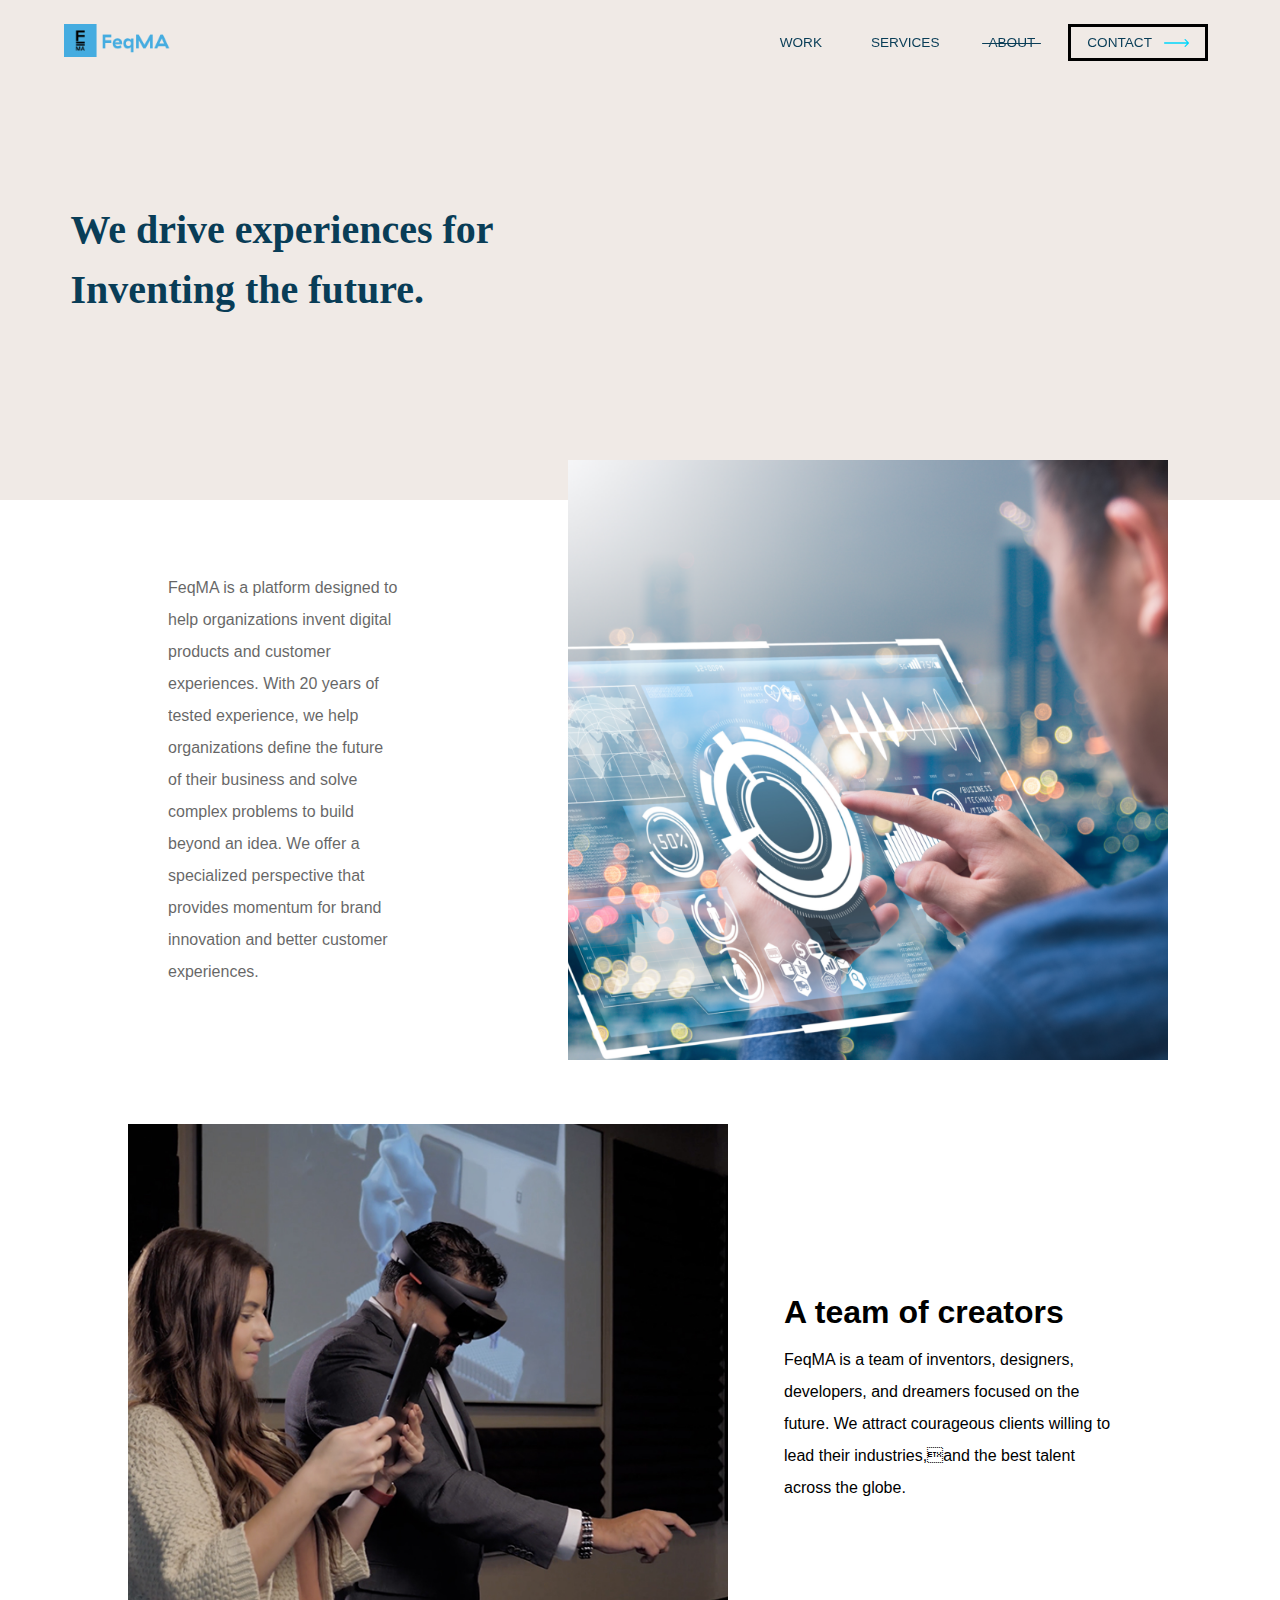
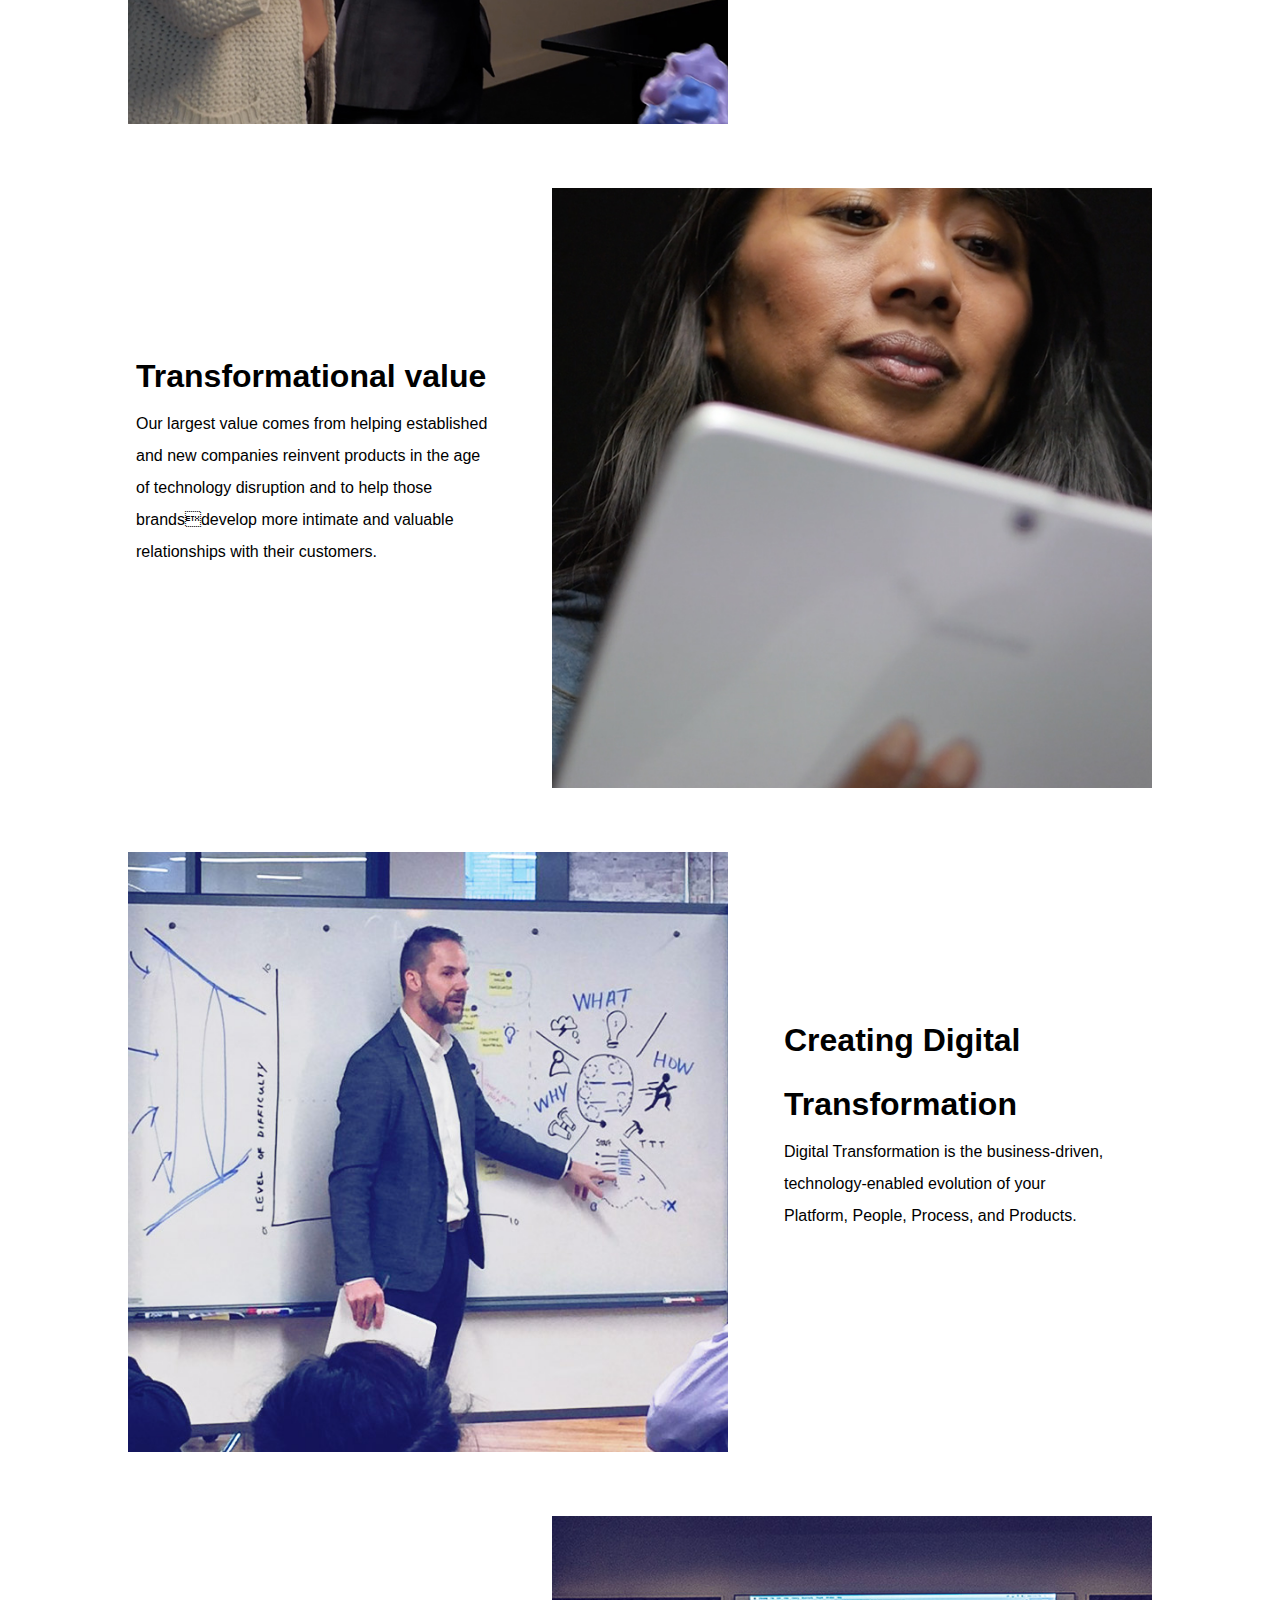
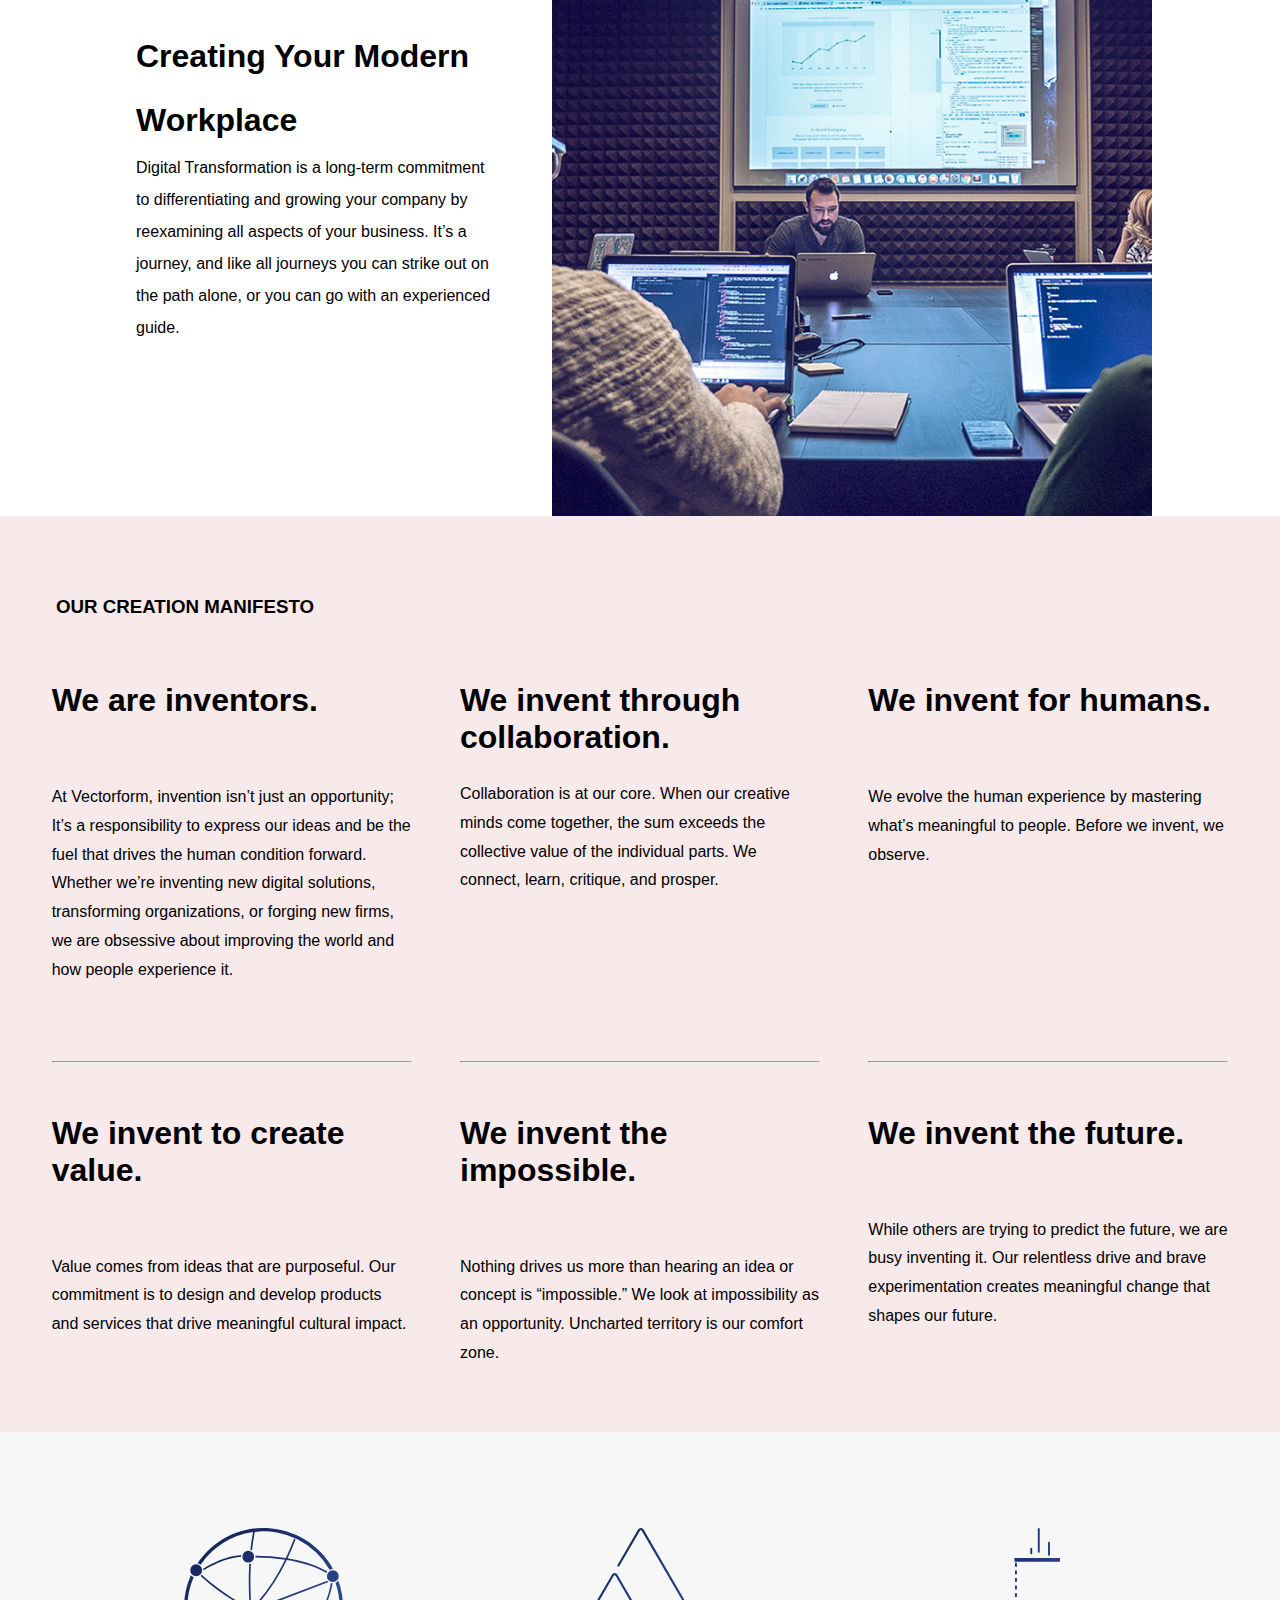
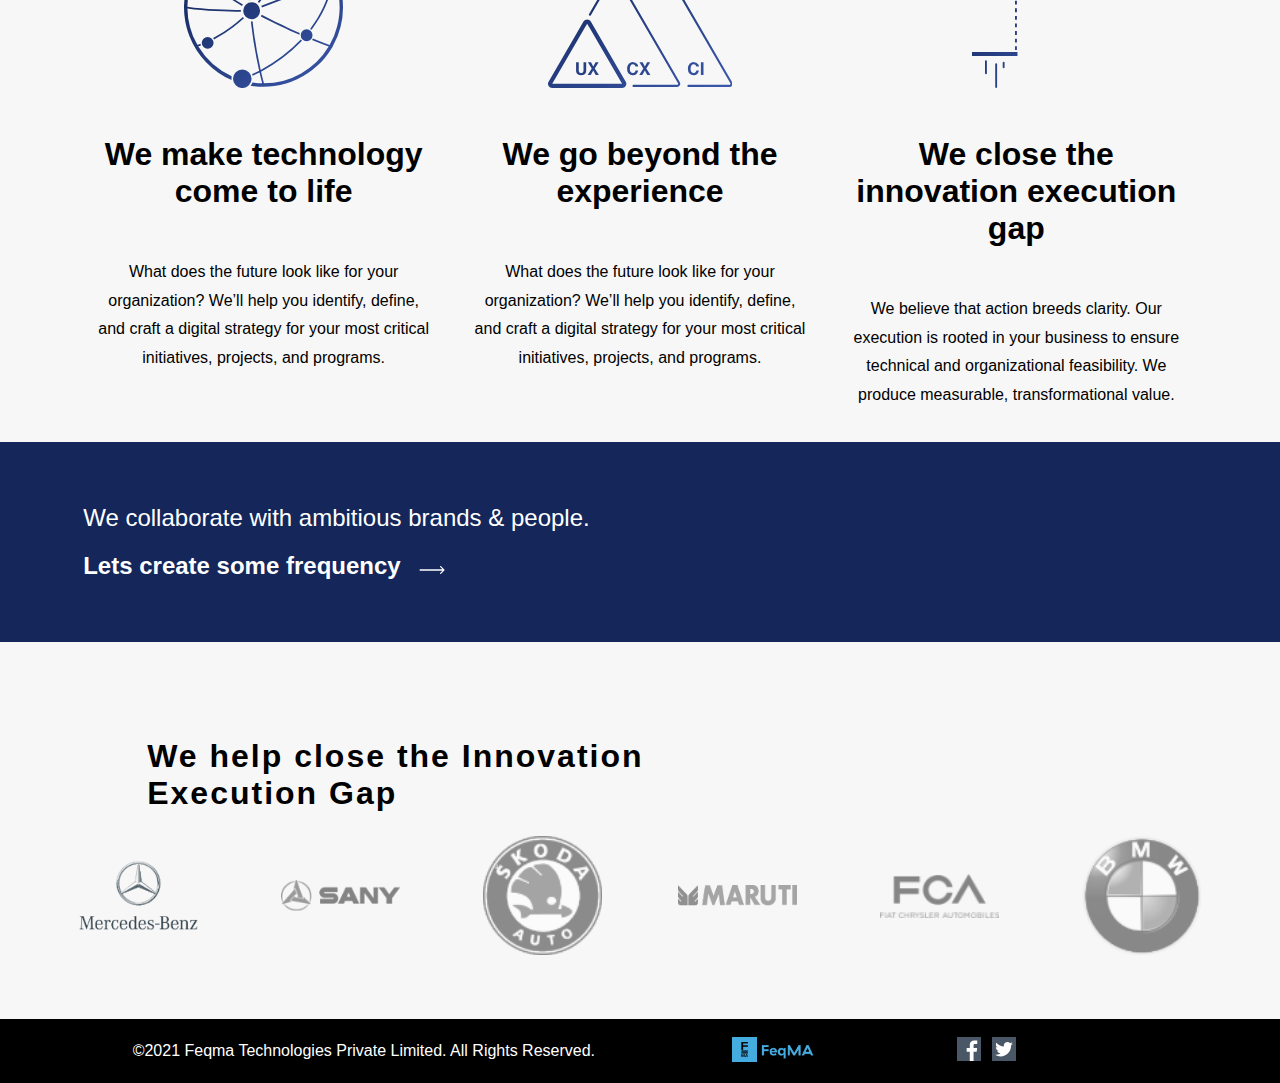
==== commit 63b91081: "changes except lazyload" ====
--- a/about.html
+++ b/about.html
@@ -5,8 +5,9 @@
     <meta name="viewport" content="width=device-width, initial-scale=1.0" />
     <title>FeqMA | About</title>
     <link rel="stylesheet" href="css/services.css">
-    <link rel="stylesheet" href="css/style.css" />
+    <link rel="stylesheet" href="css/style.css">
     <link rel="stylesheet" href="css/index.css">
+    <link rel="stylesheet" href="css/about.css">
     <link href="http://fonts.cdnfonts.com/css/trenda" rel="stylesheet" />
     <link rel="stylesheet" href="https://cdnjs.cloudflare.com/ajax/libs/font-awesome/4.7.0/css/font-awesome.min.css">
 
@@ -67,7 +68,7 @@
         <img src="/images/team_of_creators.png" />
     </div>
     <div class="content_3">
-        <div class="content2_desc">
+        <div class="content3_desc">
             <h1>Transformational value</h1>
 
             Our largest value comes from helping established and new companies reinvent products in the age of technology disruption and to help those brandsdevelop more intimate and valuable relationships with their customers.
@@ -83,7 +84,7 @@
         <img src="/images/digital_transformation.png" />
     </div>
     <div class="content_3">
-        <div class="content2_desc">
+        <div class="content3_desc">
             <h1>Creating Your Modern Workplace</h1>
 
             Digital Transformation is a long-term commitment to differentiating and growing your company by reexamining all aspects of your business. It’s a journey, and like all journeys you can strike out on the path alone, or you can go with an experienced guide.
@@ -264,7 +265,7 @@
         </div>
     </section>
     <div class="footer">
-        <div class="footer_1">©2021 FeqMA, Pvt Ltd. All Rights Reserved.</div>
+        <div class="footer_1"> ©2021 Feqma Technologies Private Limited. All Rights Reserved.</div>
         <div class="footer_2"><img src="/images/logo.png" /></div>
         <div class="footer_3">
             <?xml version="1.0" encoding="utf-8"?>
--- a/css/services.css
+++ b/css/services.css
@@ -66,9 +66,9 @@
     content: "";
     position: absolute;
     bottom: 45%;
-    left: 0;
-    width: 100%;
-    height: 2px;
+    left: 12.5%;
+    width: 75%;
+    height: 1.15px;
     background-color: #093d57;
     border-radius: 50px;
 }
@@ -89,11 +89,11 @@
 }
 
 .services_center_container {
-    min-height: 100vh;
-    width: 100%;
-    display: flex;
-    flex-direction: row;
-    padding: 4rem;
+    min-height: 66.6vh;
+    width: 100%;
+    display: flex;
+    flex-direction: row;
+    padding: 5rem;
     align-items: center;
     justify-content: space-between;
 }
@@ -156,17 +156,19 @@
 .services_main>.service_one {
     align-items: flex-end;
     margin-bottom: 5rem;
+    margin-left: 7.5%;
 }
 
 .services_main>.service_two {
     flex-direction: row-reverse;
     align-items: center;
     margin-bottom: 5rem;
+    margin-left: 7.5%;
 }
 
 .services_main>.service>#s_c {
     position: relative;
-    top: -300px;
+    top: -200px;
 }
 
 .services_main>.service>#s_c1 {
@@ -224,7 +226,7 @@
 }
 
 .services_main>.service>.service_banner>img {
-    width: 100%;
+    height: 600px;
     position: relative;
 }
 
@@ -293,24 +295,23 @@
 /******** EXPERTISE SECTION *********/
 
 .our_expertise {
-    padding: 4rem;
+    padding: 4rem 10rem 4rem 10rem;
     background-color: rgba(169, 199, 217, 0.23);
 }
 
-@media (max-width: 450px) {
+@media (max-width: 750px) {
     .our_expertise {
         padding: 4rem 2rem;
     }
 }
 
 .expertise_header {
+    font-weight: 700;
+    margin-bottom: 1rem;
+}
+
+.expertise_desc {
     font-size: 1rem;
-    font-weight: 700;
-    margin-bottom: 1rem;
-}
-
-.expertise_desc {
-    font-size: 0.85rem;
     font-weight: 600;
     margin-bottom: 3rem;
     width: 100%;
@@ -342,7 +343,7 @@
     display: flex;
     flex-direction: row;
     margin-bottom: 1rem;
-    font-size: 0.8rem;
+    font-size: 1rem;
     color: rgba(0, 0, 0, 0.4);
     font-weight: 600;
 }
@@ -370,7 +371,7 @@
     padding: 4rem;
     display: flex;
     flex-direction: row;
-    justify-content: space-between;
+    justify-content: space-evenly;
 }
 
 @media (max-width: 450px) {
@@ -428,4 +429,48 @@
         width: 100%;
         margin-bottom: 3rem;
     }
+}
+
+.footer {
+    display: flex;
+    flex-direction: row;
+    justify-content: space-around;
+    background-color: black;
+    color: white;
+    font-family: trenda;
+    align-items: center;
+}
+
+@media (max-width: 768px) {
+    .footer {
+        display: flex;
+        flex-direction: row;
+        height: 100px;
+        font-size: 0.7rem;
+    }
+}
+
+.footer img {
+    height: 25px;
+}
+
+.footer_3 {
+    margin-right: 8rem;
+}
+
+.footer_3 svg {
+    height: 24x;
+    width: 24px;
+    margin: 0 0.2rem;
+    background-color: white;
+}
+
+@media (max-width: 768px) {
+    .footer_3 {
+        margin-right: 2rem;
+    }
+}
+
+.contact_btn {
+    border: 3px solid #000;
 }--- a/css/style.css
+++ b/css/style.css
@@ -227,6 +227,10 @@
     }
 }
 
+.contact_btn {
+    border: 3px solid #000;
+}
+
 
 /*-------------------------ABOUT---------------------------------*/
 
@@ -269,7 +273,7 @@
 }
 
 .content_1 img {
-    margin-right: 4rem;
+    margin-right: 7rem;
     margin-top: -2.5rem;
     z-index: 99;
 }
@@ -279,10 +283,11 @@
     flex-direction: row-reverse;
     font-family: trenda;
     align-items: center;
+    justify-content: center;
 }
 
 .content_2 img {
-    margin-left: 4rem;
+    margin-left: 8rem;
     margin-top: 4rem;
 }
 
@@ -290,7 +295,7 @@
     display: flex;
     flex-direction: column;
     font-size: 1rem;
-    padding: 0 8rem;
+    padding: 0 8rem 0 1rem;
     margin: 0 2.5rem;
     line-height: 2;
 }
@@ -304,7 +309,16 @@
 
 .content_3 img {
     margin-top: 4rem;
-    margin-right: 4rem;
+    margin-right: 8rem;
+}
+
+.content3_desc {
+    display: flex;
+    flex-direction: column;
+    font-size: 1rem;
+    padding: 0 1rem 0 6rem;
+    margin: 0 2.5rem;
+    line-height: 2;
 }
 
 @media (max-width: 768px) {
@@ -610,7 +624,7 @@
 }
 
 section h3 {
-    padding-top: 5%;
+    padding-top: 2rem;
     margin-left: 5.2rem;
     letter-spacing: 2px;
 }
--- a/css/index.css
+++ b/css/index.css
@@ -161,6 +161,10 @@
     font-family: GT Haptik;
 }
 
+.navigation img {
+    width: 110px;
+}
+
 @media (max-width: 450px) {
     .navigation {
         padding: 1.5rem 2rem;
@@ -178,7 +182,7 @@
 }
 
 .navigation>.nav_links {
-    width: 80%;
+    width: 40%;
     max-width: 650px;
     display: flex;
     flex-direction: row;
@@ -196,7 +200,7 @@
 }
 
 .contact_btn {
-    border: 3px solid #00d6fc;
+    border: 3px solid #fff;
 }
 
 .navigation>.nav_links>.nav_linkh {
@@ -350,7 +354,7 @@
     color: rgba(0, 0, 0, 0.3);
     font-weight: 600;
     text-align: left;
-    margin-bottom: 1.5rem;
+    margin-bottom: 0.5rem;
     transition: all 0.2s ease-in-out;
 }
 
@@ -630,4 +634,103 @@
 .social svg {
     height: 18px;
     width: 18px;
+}
+
+.footer {
+    display: flex;
+    flex-direction: row;
+    justify-content: space-around;
+    background-color: black;
+    color: white;
+    font-family: trenda;
+    align-items: center;
+}
+
+@media (max-width: 768px) {
+    .footer {
+        display: flex;
+        flex-direction: row;
+        height: 100px;
+        font-size: 0.7rem;
+    }
+}
+
+.footer img {
+    height: 25px;
+}
+
+.footer_3 {
+    margin-right: 8rem;
+}
+
+.footer_3 svg {
+    height: 24x;
+    width: 24px;
+    margin: 0 0.2rem;
+    background-color: white;
+}
+
+@media (max-width: 768px) {
+    .footer_3 {
+        margin-right: 2rem;
+    }
+}
+
+.expertise_section {
+    background-color: rgba(169, 199, 217, 0.3);
+    font-family: GT Haptik;
+}
+
+.expertise_section h3 {
+    padding-top: 2rem;
+    margin-left: 5.2rem;
+    letter-spacing: 2px;
+}
+
+.expertise_section p {
+    font-family: trenda;
+    line-height: 2;
+    margin-left: 5.2rem;
+    margin-top: 1.5rem;
+    width: 480px;
+    opacity: 0.6;
+}
+
+.exp_8 {
+    display: flex;
+    flex-direction: row;
+    justify-content: space-around;
+    padding-bottom: 4rem;
+}
+
+@media (max-width: 768px) {
+    .exp_8 {
+        display: flex;
+        flex-direction: column;
+        text-align: left;
+        margin: 0 0 0 1rem;
+    }
+    .expertise_section h3 {
+        margin: 0 0 0 1rem;
+    }
+    .expertise_section p {
+        margin: 1rem 0 0 1rem;
+        padding: 0;
+        width: 95%;
+    }
+}
+
+.exp_1 {
+    display: flex;
+    flex-direction: column;
+}
+
+.exp_desc {
+    margin-top: 2rem;
+    margin-right: 0rem;
+    opacity: 0.6;
+}
+
+.exp_desc sup {
+    margin-right: 0.5rem;
 }--- a/css/about.css
+++ b/css/about.css
@@ -0,0 +1,7 @@
+.contact_btn {
+    border: 3px solid #000;
+}
+
+.blue_text {
+    color: #fff;
+}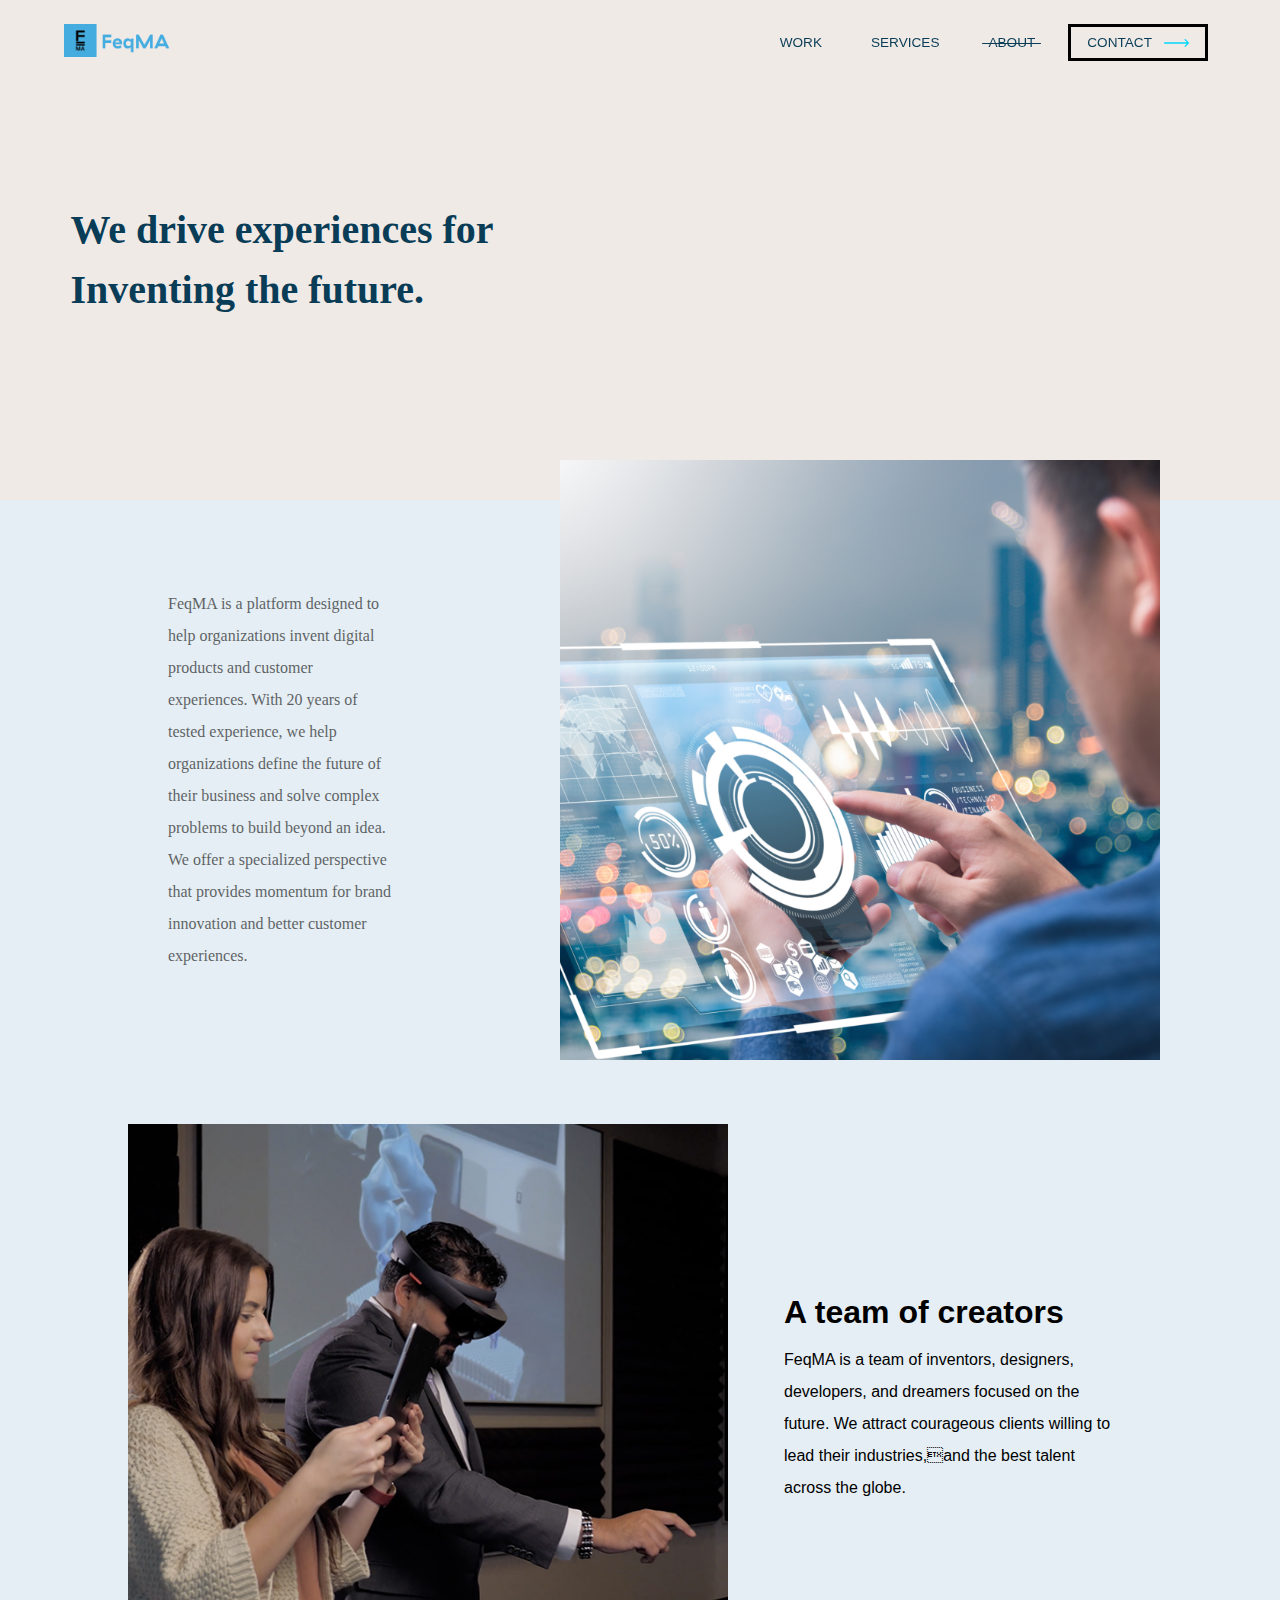
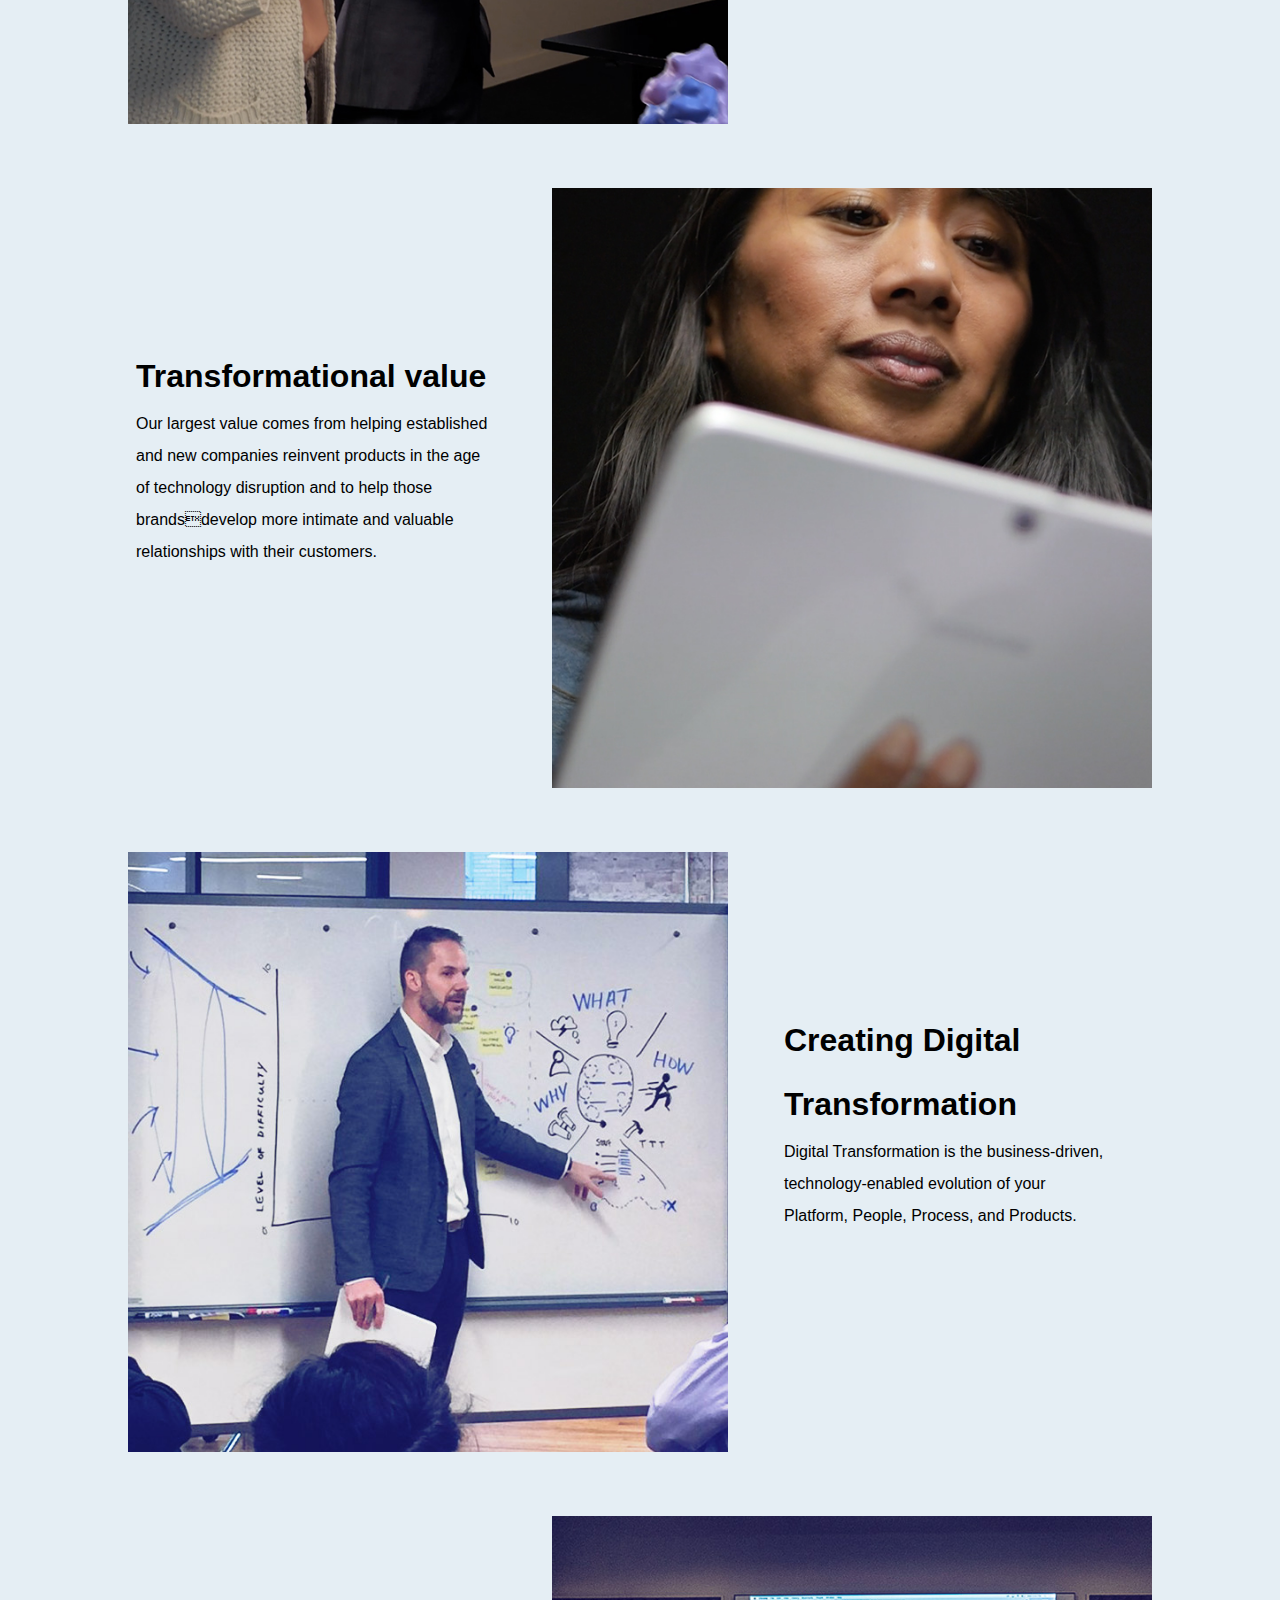
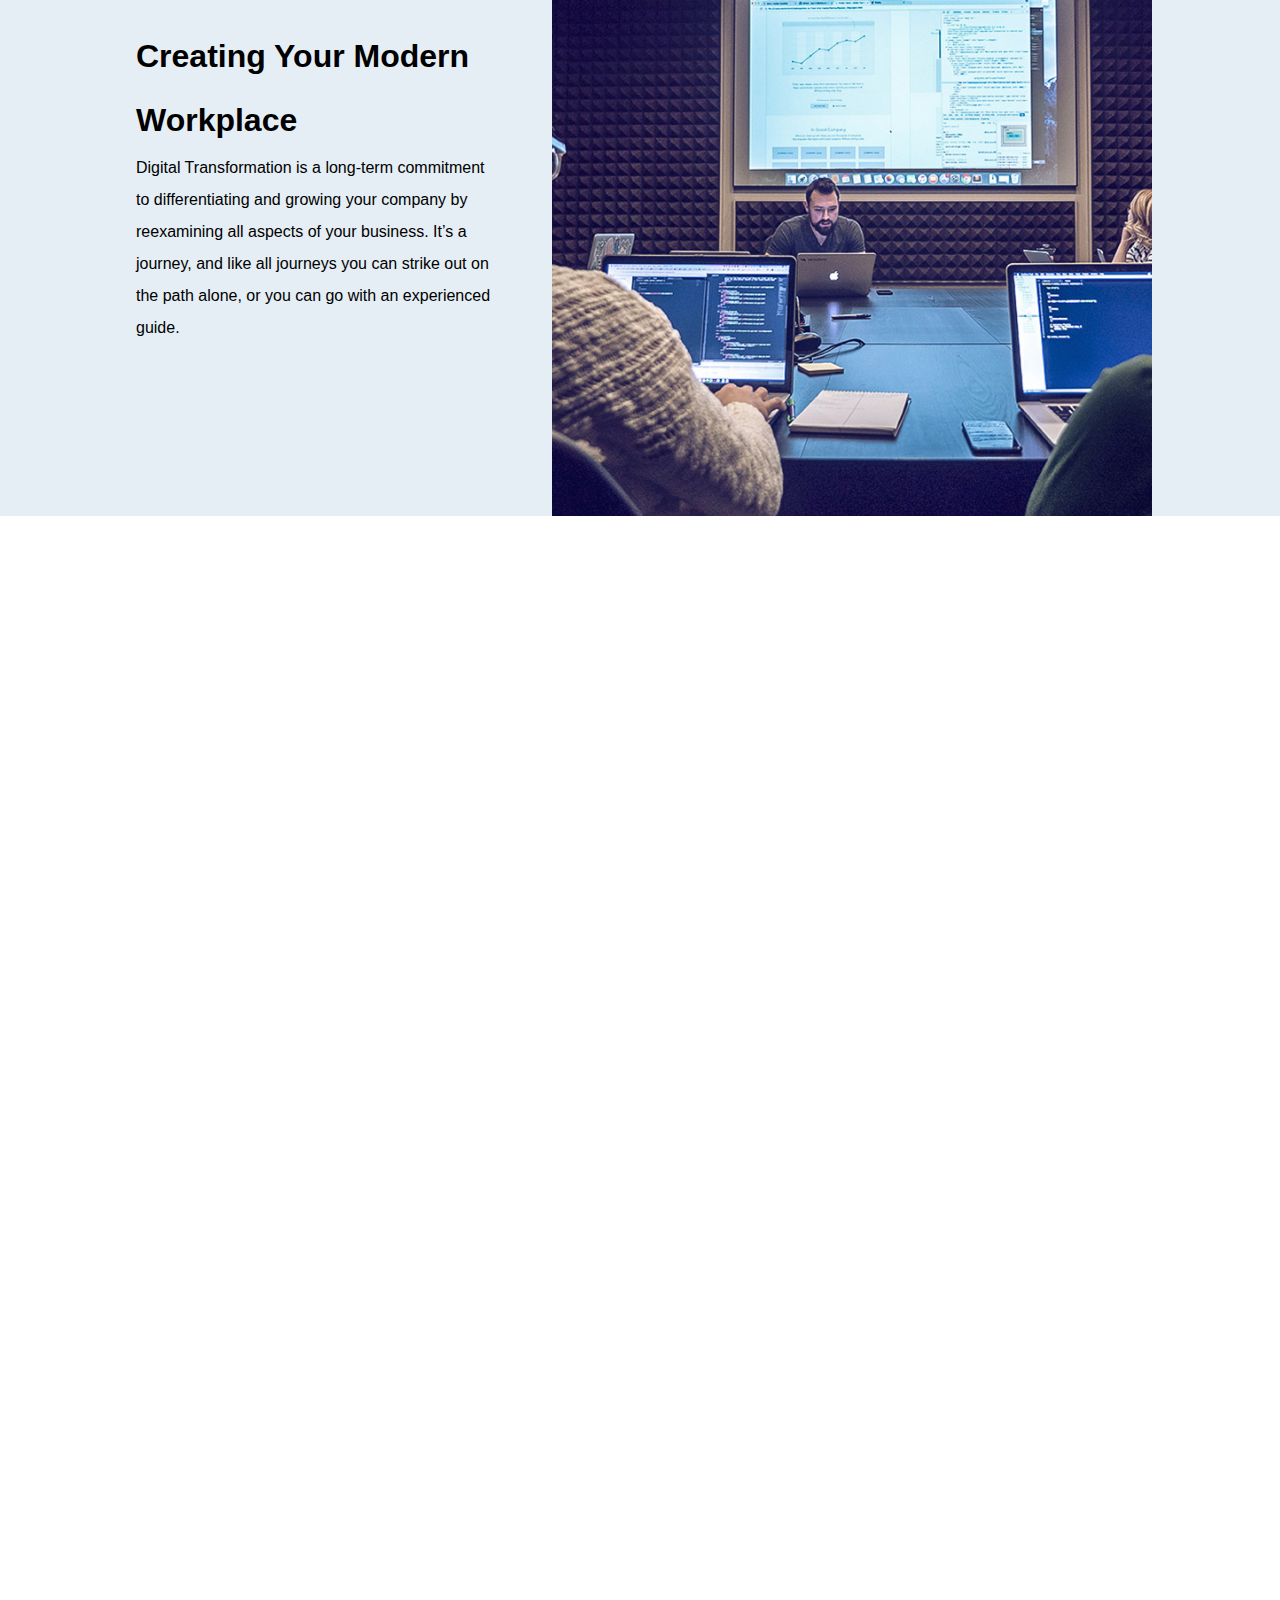
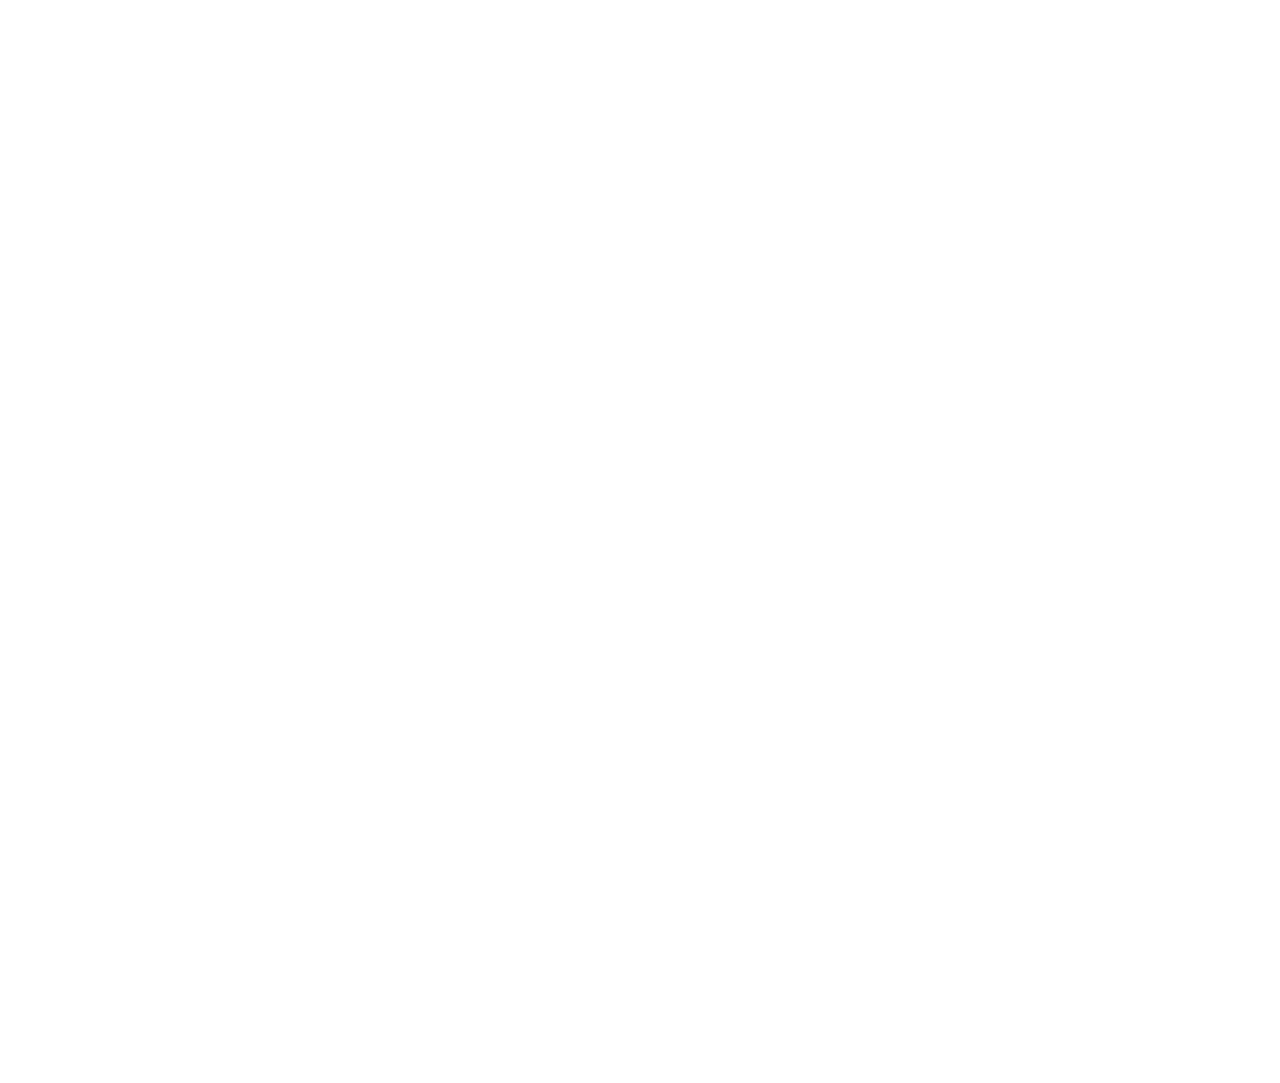
==== commit 7ddfb777: "lazy loading" ====
--- a/about.html
+++ b/about.html
@@ -28,7 +28,7 @@
     <section class="main">
         <div class="navigation bg-transparent">
             <div class="logo">
-                <a href="index.html"><img src="/images/logo.png" alt="" class="logo_img"></a>
+                <a href="index.html"><img loading="lazy" src="/images/logo.png" alt="" class="logo_img"></a>
 
             </div>
             <ul class="nav_links">
@@ -52,46 +52,55 @@
             We drive experiences for<br /> Inventing the future.
         </p>
     </div>
-    <div class="content_1">
-        <p class="content1_desc">
-            FeqMA is a platform designed to help organizations invent digital products and customer experiences. With 20 years of tested experience, we help organizations define the future of their business and solve complex problems to build beyond an idea. We offer
-            a specialized perspective that provides momentum for brand innovation and better customer experiences.
-        </p>
-        <img src="/images/about_Us.png" />
-    </div>
-    <div class="content_2">
-        <div class="content2_desc">
-            <h1>A team of creators</h1>
-
-            FeqMA is a team of inventors, designers, developers, and dreamers focused on the future. We attract courageous clients willing to lead their industries,and the best talent across the globe.
-        </div>
-        <img src="/images/team_of_creators.png" />
-    </div>
-    <div class="content_3">
-        <div class="content3_desc">
-            <h1>Transformational value</h1>
-
-            Our largest value comes from helping established and new companies reinvent products in the age of technology disruption and to help those brandsdevelop more intimate and valuable relationships with their customers.
-        </div>
-        <img src="/images/transformational_value.png" />
-    </div>
-    <div class="content_2">
-        <div class="content2_desc">
-            <h1>Creating Digital Transformation</h1>
-
-            Digital Transformation is the business-driven, technology-enabled evolution of your Platform, People, Process, and Products.
-        </div>
-        <img src="/images/digital_transformation.png" />
-    </div>
-    <div class="content_3">
-        <div class="content3_desc">
-            <h1>Creating Your Modern Workplace</h1>
-
-            Digital Transformation is a long-term commitment to differentiating and growing your company by reexamining all aspects of your business. It’s a journey, and like all journeys you can strike out on the path alone, or you can go with an experienced guide.
-        </div>
-        <img src="/images/modern_workspace.png" />
-    </div>
-    <div class="manifesto">
+   <section class="contentsec">
+        <div class="content_1">
+            <p class="content1_desc">
+                FeqMA is a platform designed to help organizations invent digital products and customer experiences. With 20
+                years of tested experience, we help organizations define the future of their business and solve complex problems
+                to build beyond an idea. We offer
+                a specialized perspective that provides momentum for brand innovation and better customer experiences.
+            </p>
+            <img loading="lazy" src="/images/about_Us.png" />
+        </div>
+        <div class="content_2">
+            <div class="content2_desc">
+                <h1>A team of creators</h1>
+        
+                FeqMA is a team of inventors, designers, developers, and dreamers focused on the future. We attract courageous
+                clients willing to lead their industries,and the best talent across the globe.
+            </div>
+            <img loading="lazy" src="/images/team_of_creators.png" />
+        </div>
+        <div class="content_3">
+            <div class="content3_desc">
+                <h1>Transformational value</h1>
+        
+                Our largest value comes from helping established and new companies reinvent products in the age of technology
+                disruption and to help those brandsdevelop more intimate and valuable relationships with their customers.
+            </div>
+            <img loading="lazy" src="/images/transformational_value.png" />
+        </div>
+        <div class="content_2">
+            <div class="content2_desc">
+                <h1>Creating Digital Transformation</h1>
+        
+                Digital Transformation is the business-driven, technology-enabled evolution of your Platform, People, Process,
+                and Products.
+            </div>
+            <img loading="lazy" src="/images/digital_transformation.png" />
+        </div>
+        <div class="content_3">
+            <div class="content3_desc">
+                <h1>Creating Your Modern Workplace</h1>
+        
+                Digital Transformation is a long-term commitment to differentiating and growing your company by reexamining all
+                aspects of your business. It’s a journey, and like all journeys you can strike out on the path alone, or you can
+                go with an experienced guide.
+            </div>
+            <img loading="lazy" src="/images/modern_workspace.png" />
+        </div>
+   </section>
+    <div class="manifesto opacity_0">
         <h3>OUR CREATION MANIFESTO</h3>
         <div class="manifesto_6">
             <div class="mrow_1">
@@ -142,7 +151,7 @@
             </div>
         </div>
     </div>
-    <div class="mrow_2" id="lower_3">
+    <div class="mrow_2 opacity_0" id="lower_3">
         <div class="item_1">
             <svg xmlns="http://www.w3.org/2000/svg" xmlns:xlink="http://www.w3.org/1999/xlink" width="159" height="160.034" viewBox="0 0 159 160.034">
           <defs>
@@ -232,7 +241,7 @@
             </p>
         </div>
     </div>
-    <div class="blue_text">
+    <div class="blue_text opacity_0">
         <p class="blue_1">We collaborate with ambitious brands & people.</p>
         <p class="blue_2">
             Lets create some frequency<svg xmlns="http://www.w3.org/2000/svg" width="30" height="8" viewBox="0 0 25 8">
@@ -247,26 +256,26 @@
         </svg>
         </p>
     </div>
-    <section class="clients">
+    <section class="clients opacity_0">
         <h3 class="client_header">
             We help close the Innovation <br>Execution Gap
         </h3>
         <div class="client_row">
             <div class="client_row_mini">
-                <div class="client"><img src="/images/clients/client-logo1.png" alt="" class="client_img"></div>
-                <div class="client"><img src="/images/clients/client-logo2.png" alt="" class="client_img"></div>
-                <div class="client"><img src="/images/clients/client-logo3.png" alt="" class="client_img"></div>
+                <div class="client"><img loading="lazy" src="/images/clients/client-logo1.png" alt="" class="client_img"></div>
+                <div class="client"><img loading="lazy" src="/images/clients/client-logo2.png" alt="" class="client_img"></div>
+                <div class="client"><img loading="lazy" src="/images/clients/client-logo3.png" alt="" class="client_img"></div>
             </div>
             <div class="client_row_mini">
-                <div class="client"><img src="/images/clients/client-logo4.png" alt="" class="client_img"></div>
-                <div class="client"><img src="/images/clients/client-logo5.png" alt="" class="client_img"></div>
-                <div class="client"><img src="/images/clients/client-logo6.png" alt="" class="client_img"></div>
+                <div class="client"><img loading="lazy" src="/images/clients/client-logo4.png" alt="" class="client_img"></div>
+                <div class="client"><img loading="lazy" src="/images/clients/client-logo5.png" alt="" class="client_img"></div>
+                <div class="client"><img loading="lazy" src="/images/clients/client-logo6.png" alt="" class="client_img"></div>
             </div>
         </div>
     </section>
-    <div class="footer">
+    <div class="footer opacity_0">
         <div class="footer_1"> ©2021 Feqma Technologies Private Limited. All Rights Reserved.</div>
-        <div class="footer_2"><img src="/images/logo.png" /></div>
+        <div class="footer_2"><img loading="lazy" src="/images/logo.png" /></div>
         <div class="footer_3">
             <?xml version="1.0" encoding="utf-8"?>
             <!-- Generator: Adobe Illustrator 22.0.0, SVG Export Plug-In . SVG Version: 6.00 Build 0)  -->
@@ -299,6 +308,20 @@
         var sidebar = document.getElementsByClassName("sidebar")[0];
         var overlay = document.getElementById("overlay_black");
 
+        var mainabout = document.getElementsByClassName("about_color")[0];
+        var contentSection = document.getElementsByClassName("contentsec")[0];
+        var manifestoSectionr1 =  document.getElementsByClassName("manifesto")[0];
+        var manifestoSectionr2 = document.getElementsByClassName("mrow_2")[0];
+        var manifestoSectionr3 = document.getElementById("lower_3");
+
+
+        var blueSection = document.getElementsByClassName("blue_text")[0];
+        var clientSection = document.getElementsByClassName("clients")[0];
+        var footerSection = document.getElementsByClassName("footer")[0];
+
+
+
+
         function showSidebar() {
             sidebar.style.right = "0";
             overlay.style.opacity = "1";
@@ -324,6 +347,66 @@
                 myNav.classList.add("bg-transparent");
                 myNav.classList.remove("nav-colored_about");
             }
+            if (
+                document.body.scrollTop >= contentSection.offsetHeight ||
+                document.documentElement.scrollTop >= contentSection.offsetHeight
+            ) {
+                manifestoSectionr1.classList.add("opacity_1");
+                manifestoSectionr1.classList.remove("opacity_0");
+            } else {
+                manifestoSectionr1.classList.add("opacity_0");
+                manifestoSectionr1.classList.remove("opacity_1");
+            }
+            if (
+                document.body.scrollTop >= contentSection.offsetHeight+ manifestoSectionr1.offsetHeight/1.2 ||
+                document.documentElement.scrollTop >= contentSection.offsetHeight + manifestoSectionr1.offsetHeight / 1.2
+            ) {
+                manifestoSectionr2.classList.add("opacity_1");
+                manifestoSectionr2.classList.remove("opacity_0");
+            } else {
+                manifestoSectionr2.classList.add("opacity_0");
+                manifestoSectionr2.classList.remove("opacity_1");
+            }
+            if (
+                document.body.scrollTop >= contentSection.offsetHeight + manifestoSectionr1.offsetHeight + manifestoSectionr2.offsetHeight / 2 ||
+                document.documentElement.scrollTop >= contentSection.offsetHeight + manifestoSectionr1.offsetHeight+ manifestoSectionr2.offsetHeight / 2
+            ) {
+                manifestoSectionr3.classList.add("opacity_1");
+                manifestoSectionr3.classList.remove("opacity_0");
+            } else {
+                manifestoSectionr3.classList.add("opacity_0");
+                manifestoSectionr3.classList.remove("opacity_1");
+            }
+             if (
+                document.body.scrollTop >= contentSection.offsetHeight + manifestoSectionr1.offsetHeight + manifestoSectionr2.offsetHeight+ manifestoSectionr3.offsetHeight/2  ||
+                document.documentElement.scrollTop >= contentSection.offsetHeight + manifestoSectionr1.offsetHeight + manifestoSectionr2.offsetHeight+ manifestoSectionr3.offsetHeight/2
+            ) {
+                blueSection.classList.add("opacity_1");
+                blueSection.classList.remove("opacity_0");
+            } else {
+                blueSection.classList.add("opacity_0");
+                blueSection.classList.remove("opacity_1");
+            }
+             if (
+                document.body.scrollTop >= contentSection.offsetHeight + manifestoSectionr1.offsetHeight + manifestoSectionr2.offsetHeight + manifestoSectionr3.offsetHeight/1.2 ||
+                document.documentElement.scrollTop >= contentSection.offsetHeight + manifestoSectionr1.offsetHeight + manifestoSectionr2.offsetHeight + manifestoSectionr3.offsetHeight/1.2
+            ) {
+                clientSection.classList.add("opacity_1");
+                clientSection.classList.remove("opacity_0");
+            } else {
+                clientSection.classList.add("opacity_0");
+                clientSection.classList.remove("opacity_1");
+            }
+             if (
+                document.body.scrollTop >= contentSection.offsetHeight + manifestoSectionr1.offsetHeight + manifestoSectionr2.offsetHeight + manifestoSectionr3.offsetHeight  ||
+                document.documentElement.scrollTop >= contentSection.offsetHeight + manifestoSectionr1.offsetHeight + manifestoSectionr2.offsetHeight + manifestoSectionr3.offsetHeight 
+            ) {
+                footerSection.classList.add("opacity_1");
+                footerSection.classList.remove("opacity_0");
+            } else {
+                footerSection.classList.add("opacity_0");
+                footerSection.classList.remove("opacity_1");
+            }
         };
     </script>
 </body>
--- a/css/services.css
+++ b/css/services.css
@@ -118,6 +118,7 @@
     align-items: center;
 }
 
+
 @media (max-width: 950px) {
     .services_center_container {
         flex-direction: column;
@@ -226,7 +227,8 @@
 }
 
 .services_main>.service>.service_banner>img {
-    height: 600px;
+    width: 100%;
+    min-height: 600px;
     position: relative;
 }
 
--- a/css/style.css
+++ b/css/style.css
@@ -532,7 +532,7 @@
 .ie label,
 .ee label,
 label {
-    font-size: 1.5rem;
+    font-size: 1rem;
     opacity: 0.6;
 }
 
--- a/css/index.css
+++ b/css/index.css
@@ -3,6 +3,7 @@
     padding: 0;
     box-sizing: border-box;
     font-family: "Trenda", sans-serif;
+    transition: opacity .3s ease-in-out;
 }
 
 @font-face {
@@ -17,6 +18,14 @@
     src: url(/fonts/GT\ Haptik\ Bold.otf);
 }
 
+.opacity_0 {
+    opacity: 0;
+}
+
+.opacity_1 {
+    opacity: 1;
+}
+
 a {
     text-decoration: none;
 }
@@ -64,6 +73,7 @@
 }
 
 @media (max-width: 768px) {
+
     .blue_11,
     .blue_22 {
         margin-left: 0;
@@ -213,9 +223,11 @@
     .navigation>.nav_links>.nav_linkh {
         display: inline-block;
     }
+
     .navigation>.nav_links>.nav_link {
         display: none;
     }
+
     .navigation>.nav_links {
         justify-content: flex-end;
     }
@@ -419,17 +431,21 @@
     .creation>.creation_stat {
         flex-direction: column;
     }
+
     .creation>.creation_stat>.vertical {
         width: 100%;
         margin-bottom: 2rem;
     }
+
     .creation>.creation_stat>.horizontal_container {
         /* width: 100%; */
         display: none;
     }
+
     .creation>.creation_stat>.horizontal_container>.horizontal {
         width: 100%;
     }
+
     .creation>.creation_stat>.horizontal_container>.horizontal>.cat_info {
         left: 50%;
         transform: translateX(-50%);
@@ -501,6 +517,7 @@
     .guide_row {
         flex-direction: column;
     }
+
     .guide_column {
         width: 100%;
     }
@@ -582,6 +599,7 @@
     .client_row {
         flex-direction: column;
     }
+
     .client_row_mini {
         width: 100%;
         margin-bottom: 2rem;
@@ -710,9 +728,11 @@
         text-align: left;
         margin: 0 0 0 1rem;
     }
+
     .expertise_section h3 {
         margin: 0 0 0 1rem;
     }
+
     .expertise_section p {
         margin: 1rem 0 0 1rem;
         padding: 0;
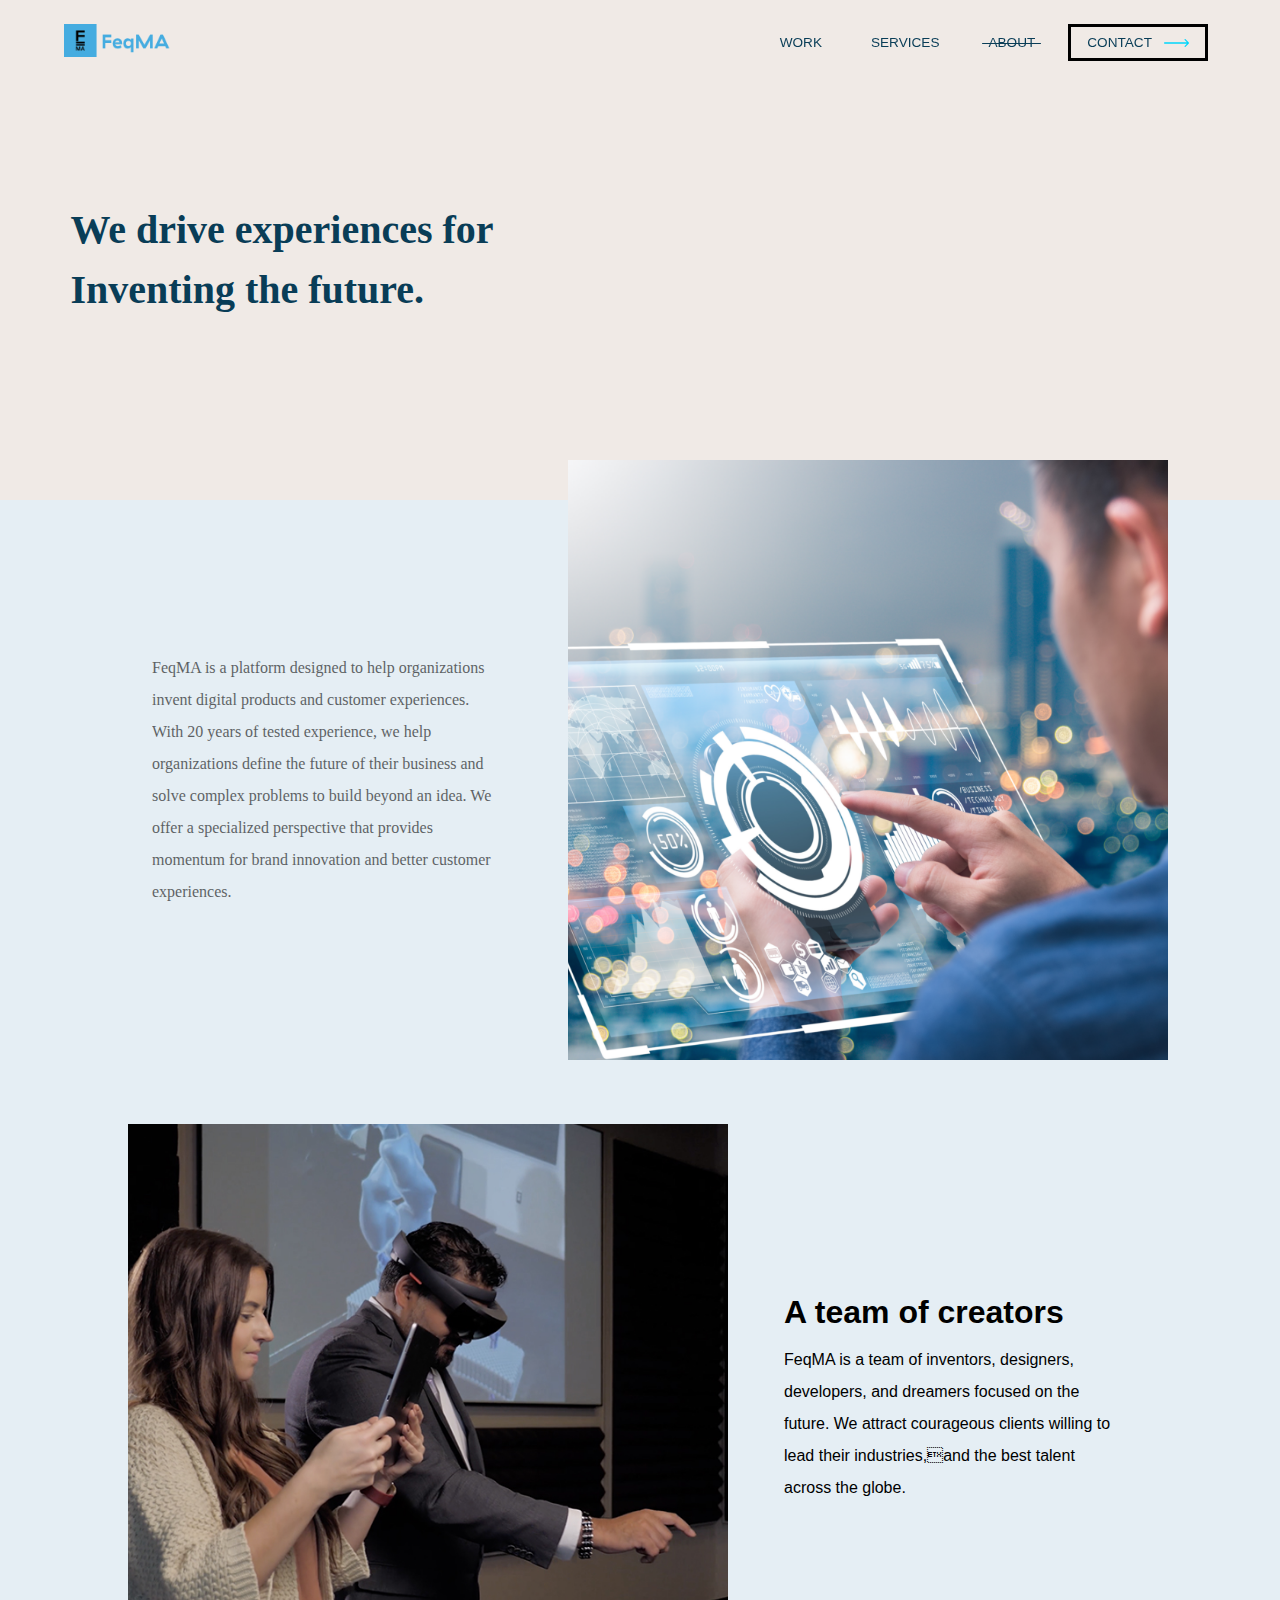
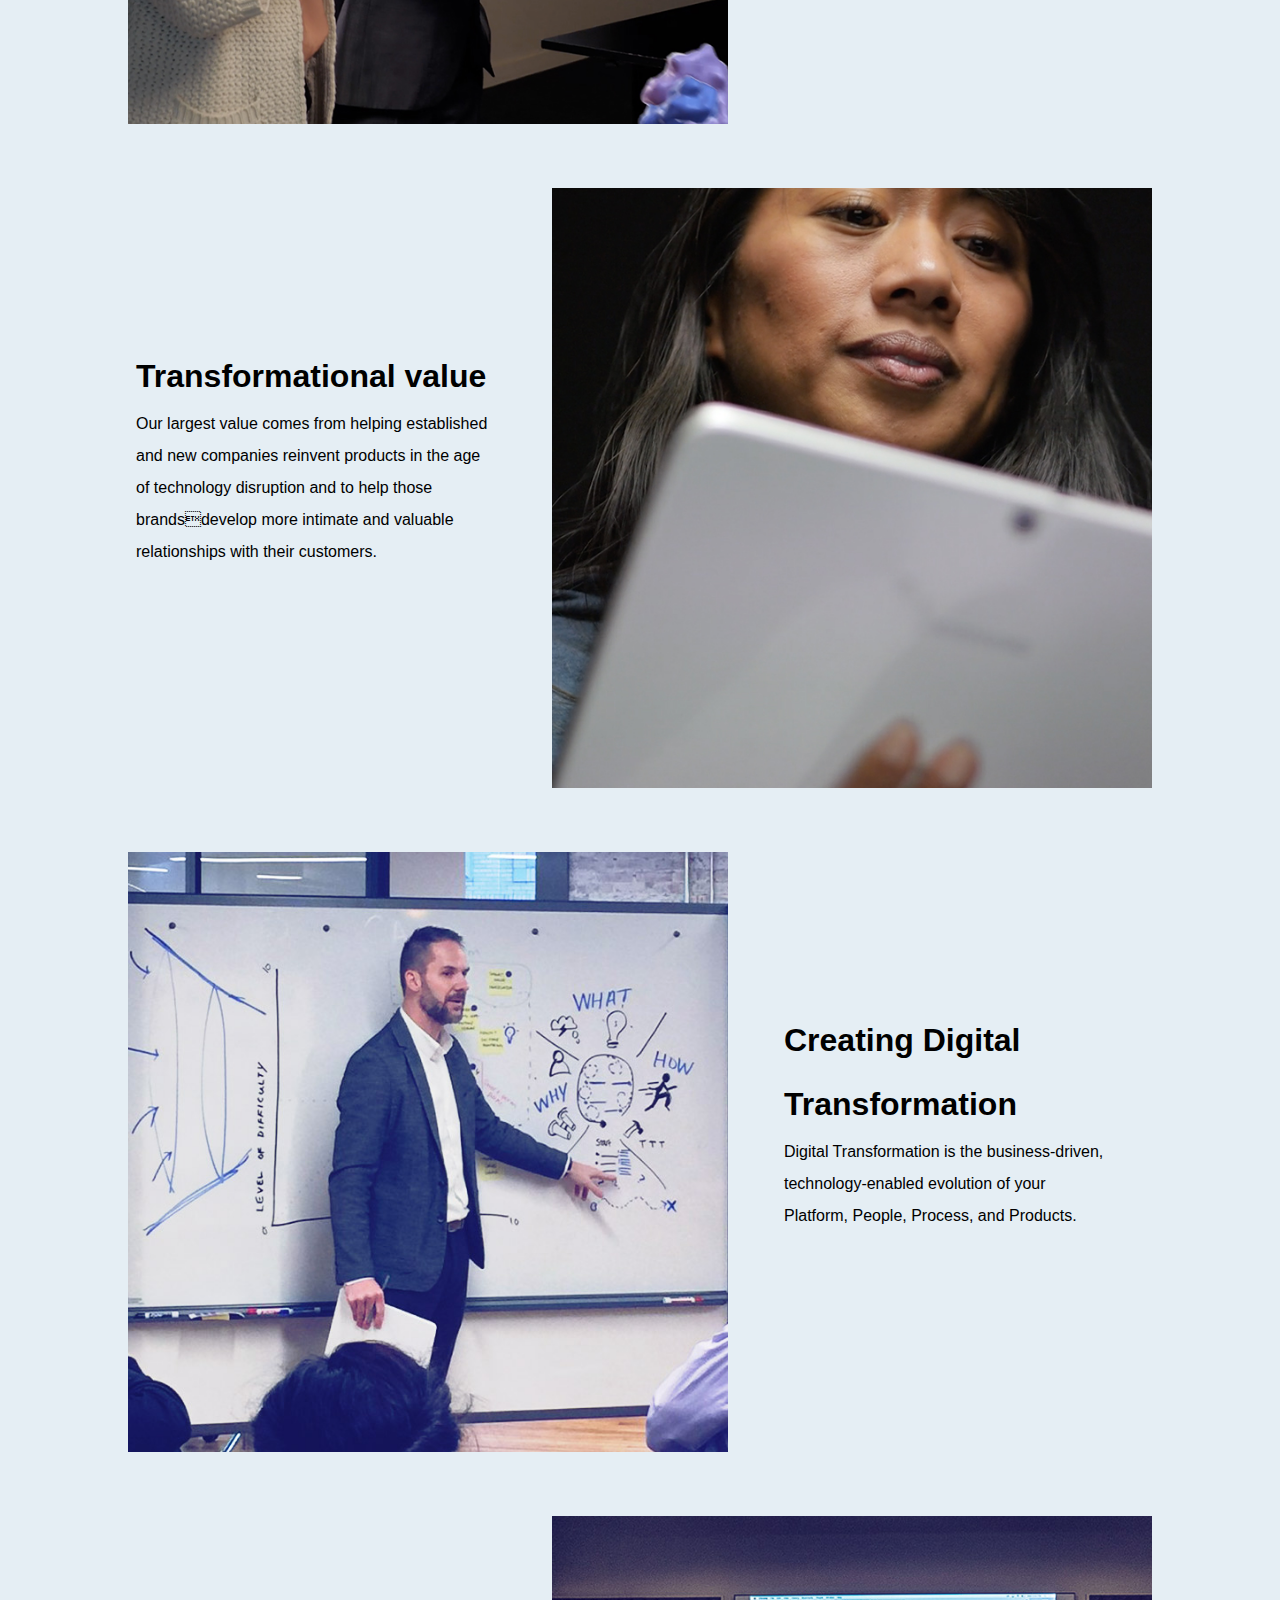
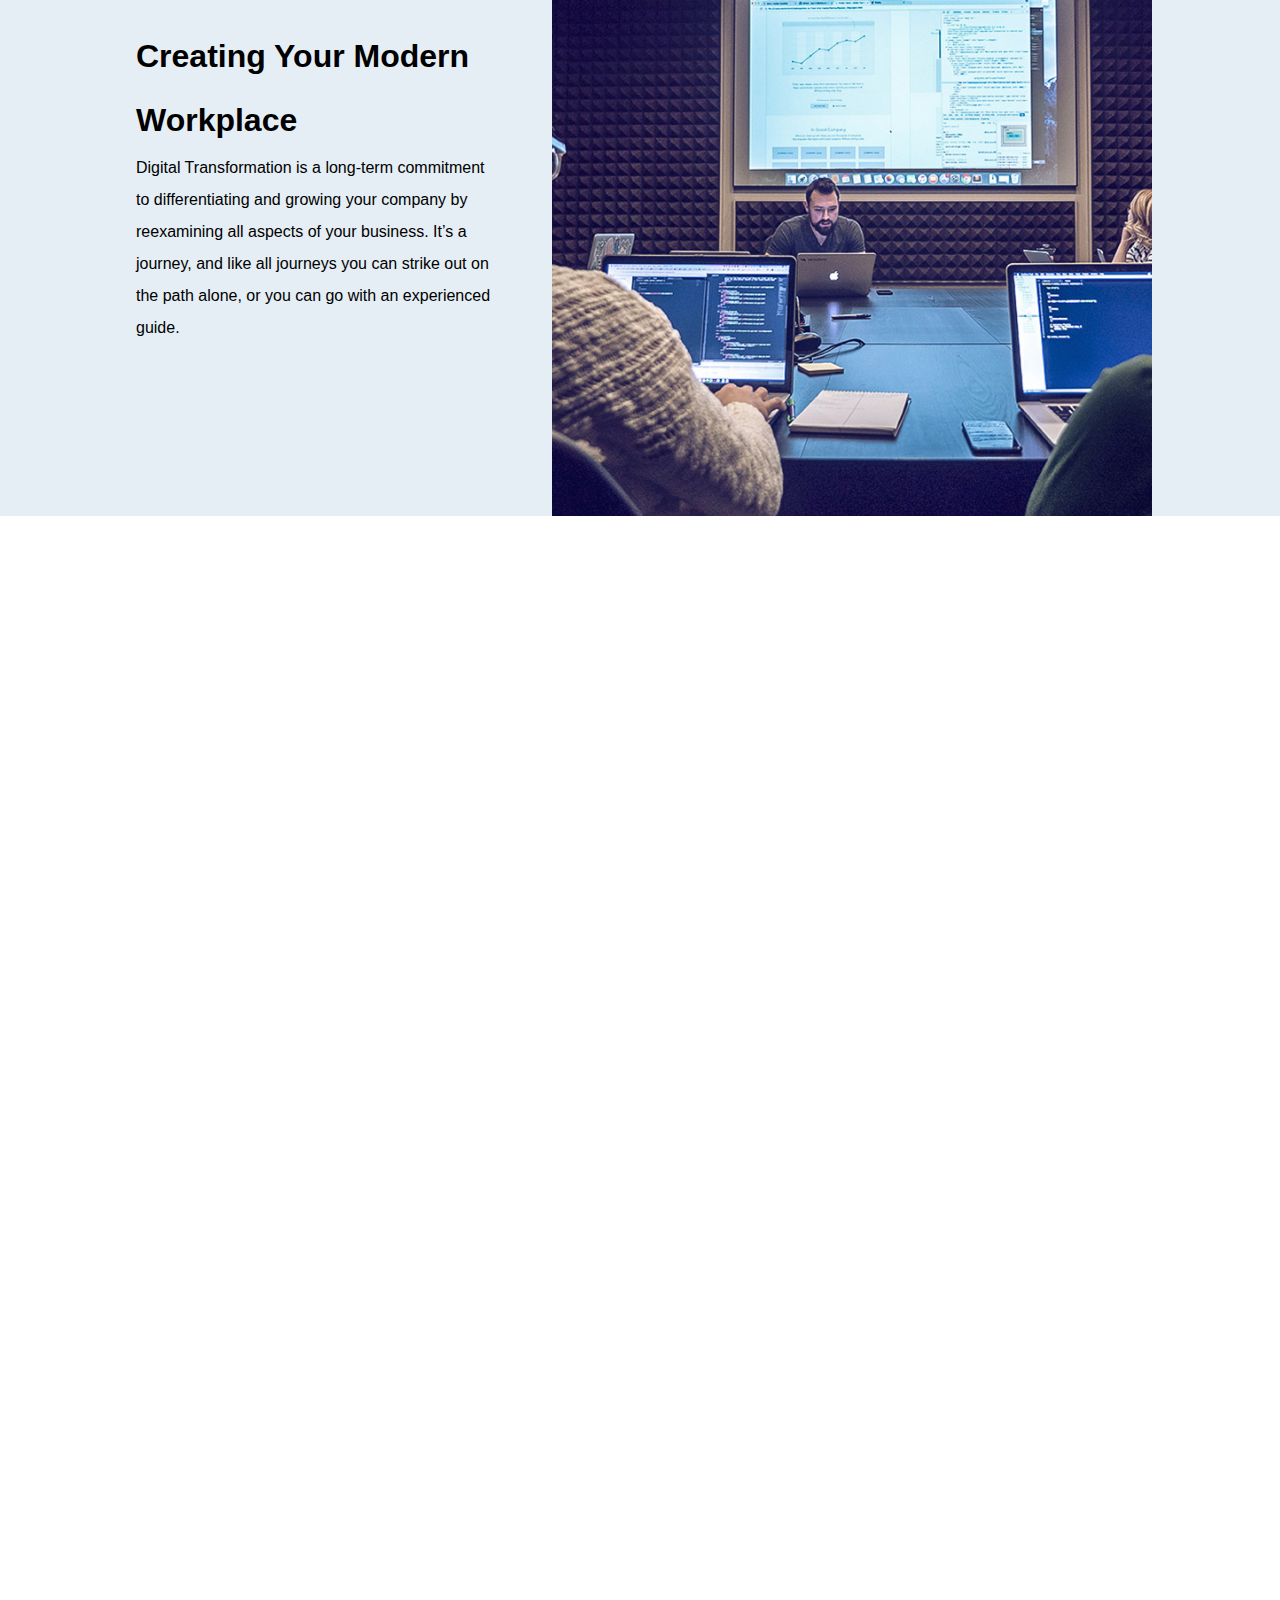
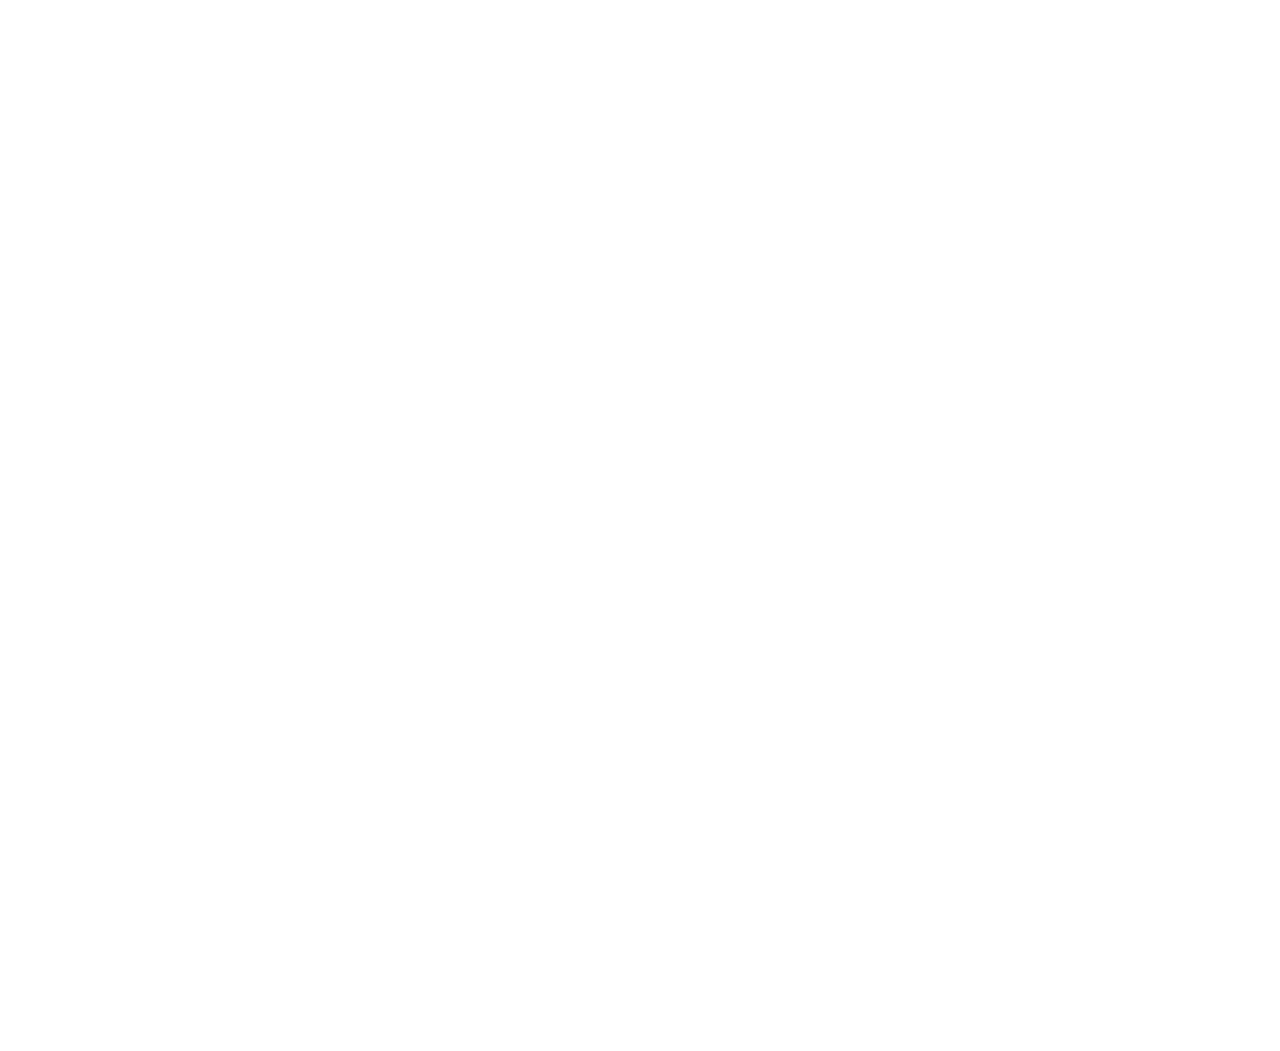
==== commit e3a016d9: "finalized-1" ====
--- a/about.html
+++ b/about.html
@@ -52,12 +52,10 @@
             We drive experiences for<br /> Inventing the future.
         </p>
     </div>
-   <section class="contentsec">
+    <section class="contentsec">
         <div class="content_1">
             <p class="content1_desc">
-                FeqMA is a platform designed to help organizations invent digital products and customer experiences. With 20
-                years of tested experience, we help organizations define the future of their business and solve complex problems
-                to build beyond an idea. We offer
+                FeqMA is a platform designed to help organizations invent digital products and customer experiences. With 20 years of tested experience, we help organizations define the future of their business and solve complex problems to build beyond an idea. We offer
                 a specialized perspective that provides momentum for brand innovation and better customer experiences.
             </p>
             <img loading="lazy" src="/images/about_Us.png" />
@@ -65,41 +63,36 @@
         <div class="content_2">
             <div class="content2_desc">
                 <h1>A team of creators</h1>
-        
-                FeqMA is a team of inventors, designers, developers, and dreamers focused on the future. We attract courageous
-                clients willing to lead their industries,and the best talent across the globe.
+
+                FeqMA is a team of inventors, designers, developers, and dreamers focused on the future. We attract courageous clients willing to lead their industries,and the best talent across the globe.
             </div>
             <img loading="lazy" src="/images/team_of_creators.png" />
         </div>
         <div class="content_3">
             <div class="content3_desc">
                 <h1>Transformational value</h1>
-        
-                Our largest value comes from helping established and new companies reinvent products in the age of technology
-                disruption and to help those brandsdevelop more intimate and valuable relationships with their customers.
+
+                Our largest value comes from helping established and new companies reinvent products in the age of technology disruption and to help those brandsdevelop more intimate and valuable relationships with their customers.
             </div>
             <img loading="lazy" src="/images/transformational_value.png" />
         </div>
         <div class="content_2">
             <div class="content2_desc">
                 <h1>Creating Digital Transformation</h1>
-        
-                Digital Transformation is the business-driven, technology-enabled evolution of your Platform, People, Process,
-                and Products.
+
+                Digital Transformation is the business-driven, technology-enabled evolution of your Platform, People, Process, and Products.
             </div>
             <img loading="lazy" src="/images/digital_transformation.png" />
         </div>
         <div class="content_3">
             <div class="content3_desc">
                 <h1>Creating Your Modern Workplace</h1>
-        
-                Digital Transformation is a long-term commitment to differentiating and growing your company by reexamining all
-                aspects of your business. It’s a journey, and like all journeys you can strike out on the path alone, or you can
-                go with an experienced guide.
+
+                Digital Transformation is a long-term commitment to differentiating and growing your company by reexamining all aspects of your business. It’s a journey, and like all journeys you can strike out on the path alone, or you can go with an experienced guide.
             </div>
             <img loading="lazy" src="/images/modern_workspace.png" />
         </div>
-   </section>
+    </section>
     <div class="manifesto opacity_0">
         <h3>OUR CREATION MANIFESTO</h3>
         <div class="manifesto_6">
@@ -275,32 +268,7 @@
     </section>
     <div class="footer opacity_0">
         <div class="footer_1"> ©2021 Feqma Technologies Private Limited. All Rights Reserved.</div>
-        <div class="footer_2"><img loading="lazy" src="/images/logo.png" /></div>
-        <div class="footer_3">
-            <?xml version="1.0" encoding="utf-8"?>
-            <!-- Generator: Adobe Illustrator 22.0.0, SVG Export Plug-In . SVG Version: 6.00 Build 0)  -->
-            <svg version="1.1" id="Capa_1" xmlns="http://www.w3.org/2000/svg" xmlns:xlink="http://www.w3.org/1999/xlink" x="0px" y="0px" viewBox="0 0 455.7 455.7" style="enable-background:new 0 0 455.7 455.7;" xml:space="preserve">
-<style type="text/css">
-	.st0{fill:#4A5767;}
-</style>
-<path class="st0" d="M0,0v455.7h242.7v-176h-59.3v-71.9h59.3v-60.4c0-43.9,35.6-79.5,79.5-79.5h62v64.6h-44.4
-	c-13.9,0-25.3,11.3-25.3,25.3v50h68.5l-9.5,71.9h-59.1v176h141.2V0H0z"/>
-</svg>
-            <?xml version="1.0" encoding="utf-8"?>
-            <!-- Generator: Adobe Illustrator 22.0.0, SVG Export Plug-In . SVG Version: 6.00 Build 0)  -->
-            <svg version="1.1" id="Capa_1" xmlns="http://www.w3.org/2000/svg" xmlns:xlink="http://www.w3.org/1999/xlink" x="0px" y="0px" viewBox="0 0 455.7 455.7" style="enable-background:new 0 0 455.7 455.7;" xml:space="preserve">
-<style type="text/css">
-	.st0{fill:#4A5767;}
-</style>
-<path class="st0" d="M0,0v455.7h455.7V0H0z M361.3,163.9c0.1,2.7,0.2,5.4,0.2,8.1c0,108.3-87.8,196.2-196.2,196.2
-	c-38.6,0-74.5-11.1-104.9-30.4c0,0,0,0,0,0l0,0l0,0c59.3,8.8,101.1-28.9,101.1-28.9c-52.8-4.1-63.3-48.1-63.3-48.1
-	c18.7,3.2,30.4-1.3,30.4-1.3c-59.5-13.9-54.4-68.3-54.4-68.3c13.8,8.2,29.7,8.9,29.7,8.9C51.4,153.9,84.3,109,84.3,109
-	c55.1,66.7,136,71.2,141.3,71.4c-1.2-5-1.8-10.2-1.8-15.6c0-38,30.8-68.8,68.8-68.8c19.8,0,37.7,8.4,50.2,21.8c3.5-1,6.9-2,10.1-3.1
-	c19.5-6.5,33.4-13.9,33.4-13.9c-3.4,20.1-28.2,37-30,38.2c-0.1,0-0.1,0.1-0.1,0.1c0,0,0.1,0,0.1,0c19.3-1.9,38.9-10.1,38.9-10.1
-	C389.4,141.4,365.2,160.9,361.3,163.9z"/>
-</svg>
-
-        </div>
+
     </div>
 
     <script>
@@ -310,7 +278,7 @@
 
         var mainabout = document.getElementsByClassName("about_color")[0];
         var contentSection = document.getElementsByClassName("contentsec")[0];
-        var manifestoSectionr1 =  document.getElementsByClassName("manifesto")[0];
+        var manifestoSectionr1 = document.getElementsByClassName("manifesto")[0];
         var manifestoSectionr2 = document.getElementsByClassName("mrow_2")[0];
         var manifestoSectionr3 = document.getElementById("lower_3");
 
@@ -358,7 +326,7 @@
                 manifestoSectionr1.classList.remove("opacity_1");
             }
             if (
-                document.body.scrollTop >= contentSection.offsetHeight+ manifestoSectionr1.offsetHeight/1.2 ||
+                document.body.scrollTop >= contentSection.offsetHeight + manifestoSectionr1.offsetHeight / 1.2 ||
                 document.documentElement.scrollTop >= contentSection.offsetHeight + manifestoSectionr1.offsetHeight / 1.2
             ) {
                 manifestoSectionr2.classList.add("opacity_1");
@@ -369,7 +337,7 @@
             }
             if (
                 document.body.scrollTop >= contentSection.offsetHeight + manifestoSectionr1.offsetHeight + manifestoSectionr2.offsetHeight / 2 ||
-                document.documentElement.scrollTop >= contentSection.offsetHeight + manifestoSectionr1.offsetHeight+ manifestoSectionr2.offsetHeight / 2
+                document.documentElement.scrollTop >= contentSection.offsetHeight + manifestoSectionr1.offsetHeight + manifestoSectionr2.offsetHeight / 2
             ) {
                 manifestoSectionr3.classList.add("opacity_1");
                 manifestoSectionr3.classList.remove("opacity_0");
@@ -377,9 +345,9 @@
                 manifestoSectionr3.classList.add("opacity_0");
                 manifestoSectionr3.classList.remove("opacity_1");
             }
-             if (
-                document.body.scrollTop >= contentSection.offsetHeight + manifestoSectionr1.offsetHeight + manifestoSectionr2.offsetHeight+ manifestoSectionr3.offsetHeight/2  ||
-                document.documentElement.scrollTop >= contentSection.offsetHeight + manifestoSectionr1.offsetHeight + manifestoSectionr2.offsetHeight+ manifestoSectionr3.offsetHeight/2
+            if (
+                document.body.scrollTop >= contentSection.offsetHeight + manifestoSectionr1.offsetHeight + manifestoSectionr2.offsetHeight + manifestoSectionr3.offsetHeight / 2 ||
+                document.documentElement.scrollTop >= contentSection.offsetHeight + manifestoSectionr1.offsetHeight + manifestoSectionr2.offsetHeight + manifestoSectionr3.offsetHeight / 2
             ) {
                 blueSection.classList.add("opacity_1");
                 blueSection.classList.remove("opacity_0");
@@ -387,9 +355,9 @@
                 blueSection.classList.add("opacity_0");
                 blueSection.classList.remove("opacity_1");
             }
-             if (
-                document.body.scrollTop >= contentSection.offsetHeight + manifestoSectionr1.offsetHeight + manifestoSectionr2.offsetHeight + manifestoSectionr3.offsetHeight/1.2 ||
-                document.documentElement.scrollTop >= contentSection.offsetHeight + manifestoSectionr1.offsetHeight + manifestoSectionr2.offsetHeight + manifestoSectionr3.offsetHeight/1.2
+            if (
+                document.body.scrollTop >= contentSection.offsetHeight + manifestoSectionr1.offsetHeight + manifestoSectionr2.offsetHeight + manifestoSectionr3.offsetHeight / 1.2 ||
+                document.documentElement.scrollTop >= contentSection.offsetHeight + manifestoSectionr1.offsetHeight + manifestoSectionr2.offsetHeight + manifestoSectionr3.offsetHeight / 1.2
             ) {
                 clientSection.classList.add("opacity_1");
                 clientSection.classList.remove("opacity_0");
@@ -397,9 +365,9 @@
                 clientSection.classList.add("opacity_0");
                 clientSection.classList.remove("opacity_1");
             }
-             if (
-                document.body.scrollTop >= contentSection.offsetHeight + manifestoSectionr1.offsetHeight + manifestoSectionr2.offsetHeight + manifestoSectionr3.offsetHeight  ||
-                document.documentElement.scrollTop >= contentSection.offsetHeight + manifestoSectionr1.offsetHeight + manifestoSectionr2.offsetHeight + manifestoSectionr3.offsetHeight 
+            if (
+                document.body.scrollTop >= contentSection.offsetHeight + manifestoSectionr1.offsetHeight + manifestoSectionr2.offsetHeight + manifestoSectionr3.offsetHeight ||
+                document.documentElement.scrollTop >= contentSection.offsetHeight + manifestoSectionr1.offsetHeight + manifestoSectionr2.offsetHeight + manifestoSectionr3.offsetHeight
             ) {
                 footerSection.classList.add("opacity_1");
                 footerSection.classList.remove("opacity_0");
--- a/css/style.css
+++ b/css/style.css
@@ -266,10 +266,11 @@
 
 .content1_desc {
     font-size: 1rem;
-    padding: 0 8rem;
+    padding: 0 2rem 0 7rem;
     margin: 0 2.5rem;
     line-height: 2;
     opacity: 0.6;
+    width: 50%;
 }
 
 .content_1 img {
@@ -501,6 +502,14 @@
     background-color: transparent;
 }
 
+input[type="text"]:focus,
+select:focus,
+textarea:focus {
+    outline: none;
+    border-bottom: 2px solid blue;
+    transition: all 0.4s ease-in-out;
+}
+
 input[type="submit"] {
     background-color: #f7f7f7;
     color: black;
@@ -532,7 +541,7 @@
 .ie label,
 .ee label,
 label {
-    font-size: 1rem;
+    font-size: 1.5rem;
     opacity: 0.6;
 }
 
@@ -624,8 +633,8 @@
 }
 
 section h3 {
-    padding-top: 2rem;
-    margin-left: 5.2rem;
+    padding-top: 0rem;
+    margin-left: 2rem;
     letter-spacing: 2px;
 }
 
@@ -675,4 +684,5 @@
 
 .exp_desc sup {
     margin-right: 0.5rem;
+    letter-spacing: -2px;
 }--- a/css/index.css
+++ b/css/index.css
@@ -3,7 +3,7 @@
     padding: 0;
     box-sizing: border-box;
     font-family: "Trenda", sans-serif;
-    transition: opacity .3s ease-in-out;
+    transition: opacity 0.3s ease-in-out;
 }
 
 @font-face {
@@ -73,7 +73,6 @@
 }
 
 @media (max-width: 768px) {
-
     .blue_11,
     .blue_22 {
         margin-left: 0;
@@ -223,11 +222,9 @@
     .navigation>.nav_links>.nav_linkh {
         display: inline-block;
     }
-
     .navigation>.nav_links>.nav_link {
         display: none;
     }
-
     .navigation>.nav_links {
         justify-content: flex-end;
     }
@@ -431,21 +428,17 @@
     .creation>.creation_stat {
         flex-direction: column;
     }
-
     .creation>.creation_stat>.vertical {
         width: 100%;
         margin-bottom: 2rem;
     }
-
     .creation>.creation_stat>.horizontal_container {
         /* width: 100%; */
         display: none;
     }
-
     .creation>.creation_stat>.horizontal_container>.horizontal {
         width: 100%;
     }
-
     .creation>.creation_stat>.horizontal_container>.horizontal>.cat_info {
         left: 50%;
         transform: translateX(-50%);
@@ -517,7 +510,6 @@
     .guide_row {
         flex-direction: column;
     }
-
     .guide_column {
         width: 100%;
     }
@@ -599,7 +591,6 @@
     .client_row {
         flex-direction: column;
     }
-
     .client_row_mini {
         width: 100%;
         margin-bottom: 2rem;
@@ -728,11 +719,9 @@
         text-align: left;
         margin: 0 0 0 1rem;
     }
-
     .expertise_section h3 {
         margin: 0 0 0 1rem;
     }
-
     .expertise_section p {
         margin: 1rem 0 0 1rem;
         padding: 0;
@@ -753,4 +742,5 @@
 
 .exp_desc sup {
     margin-right: 0.5rem;
+    letter-spacing: -2px;
 }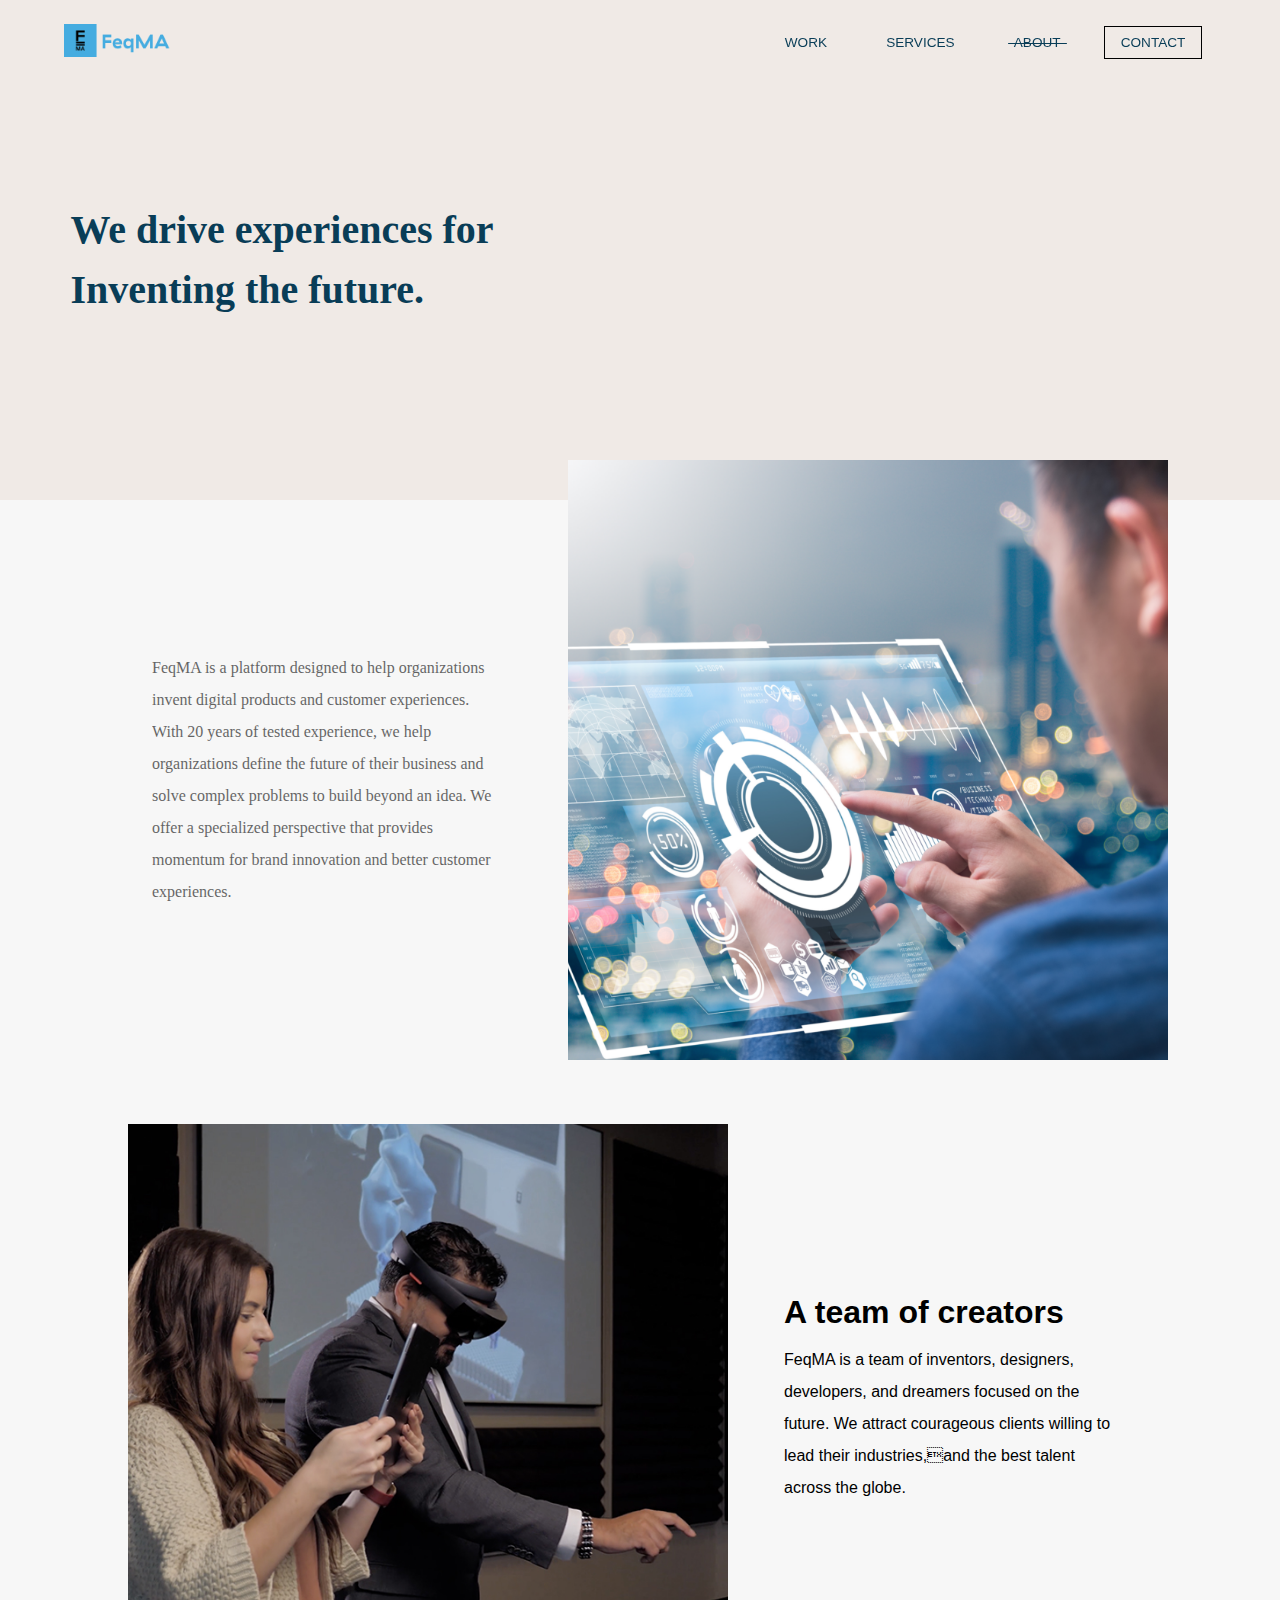
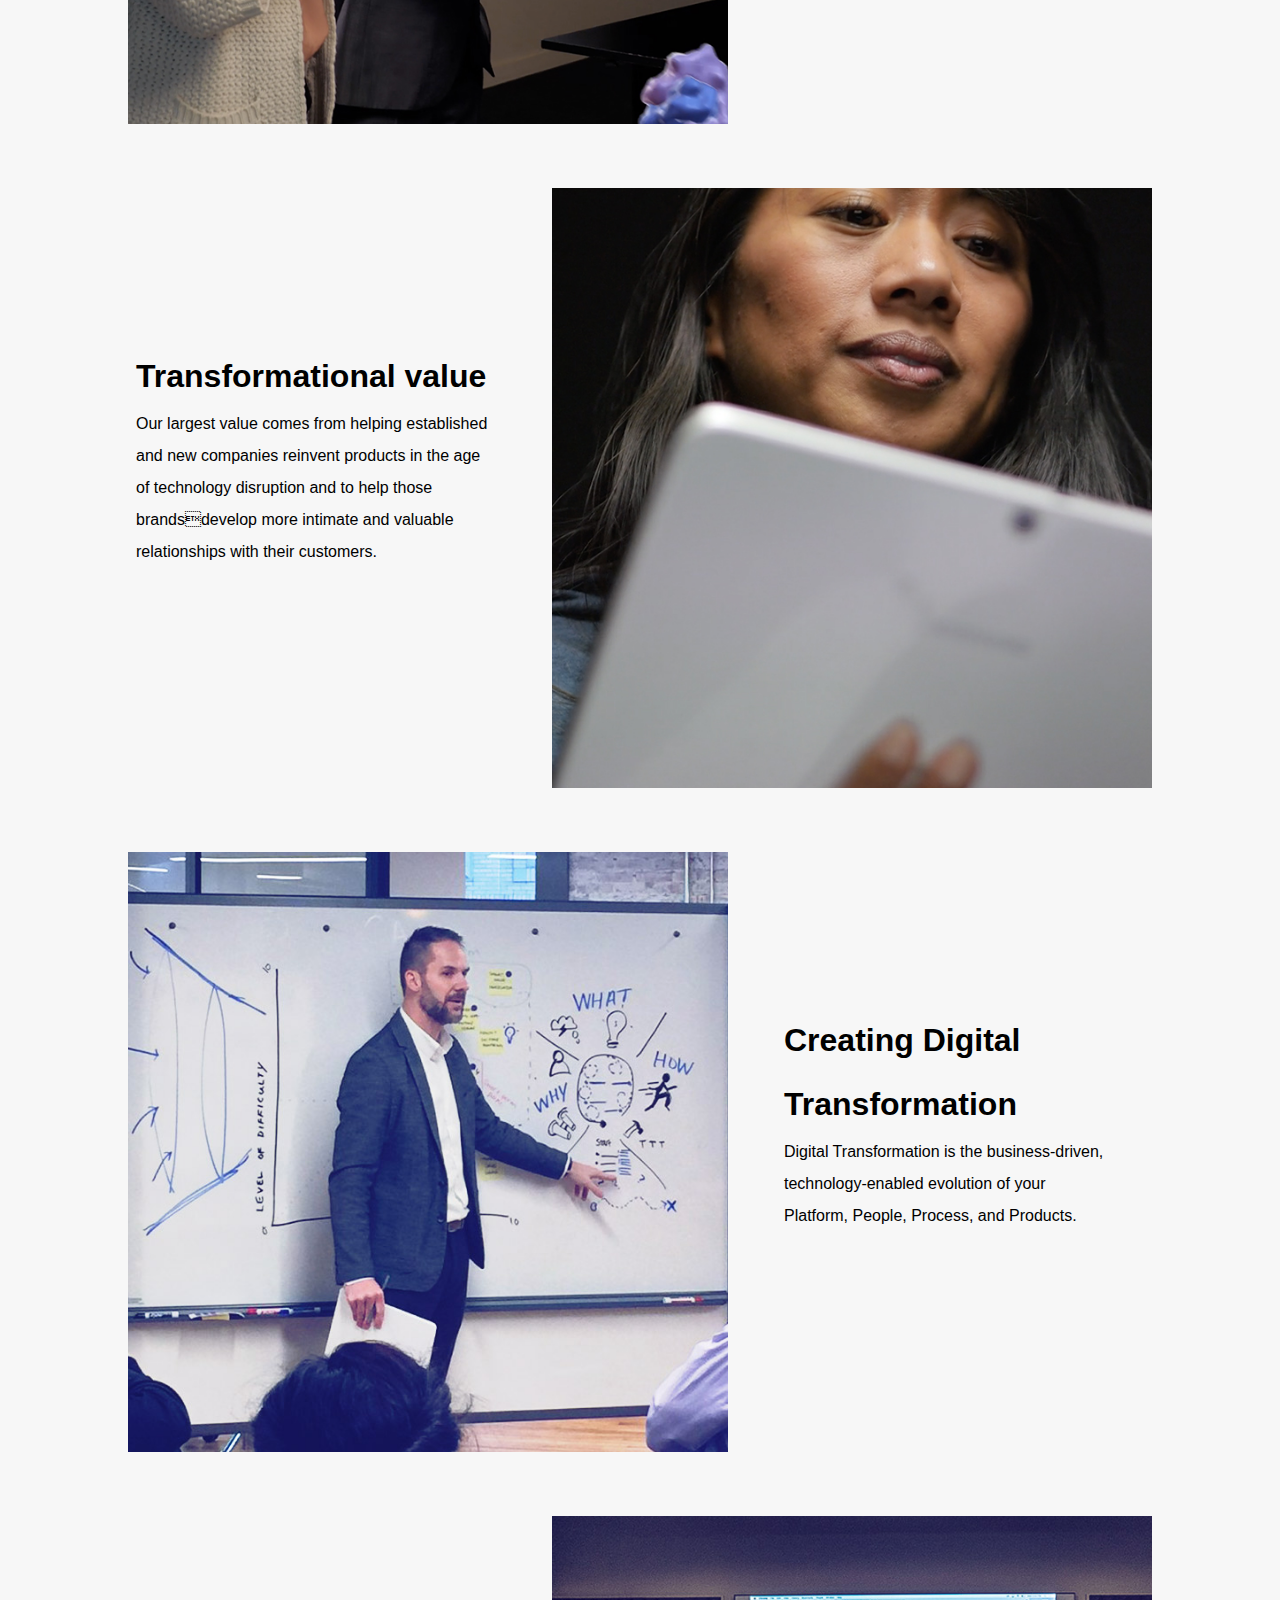
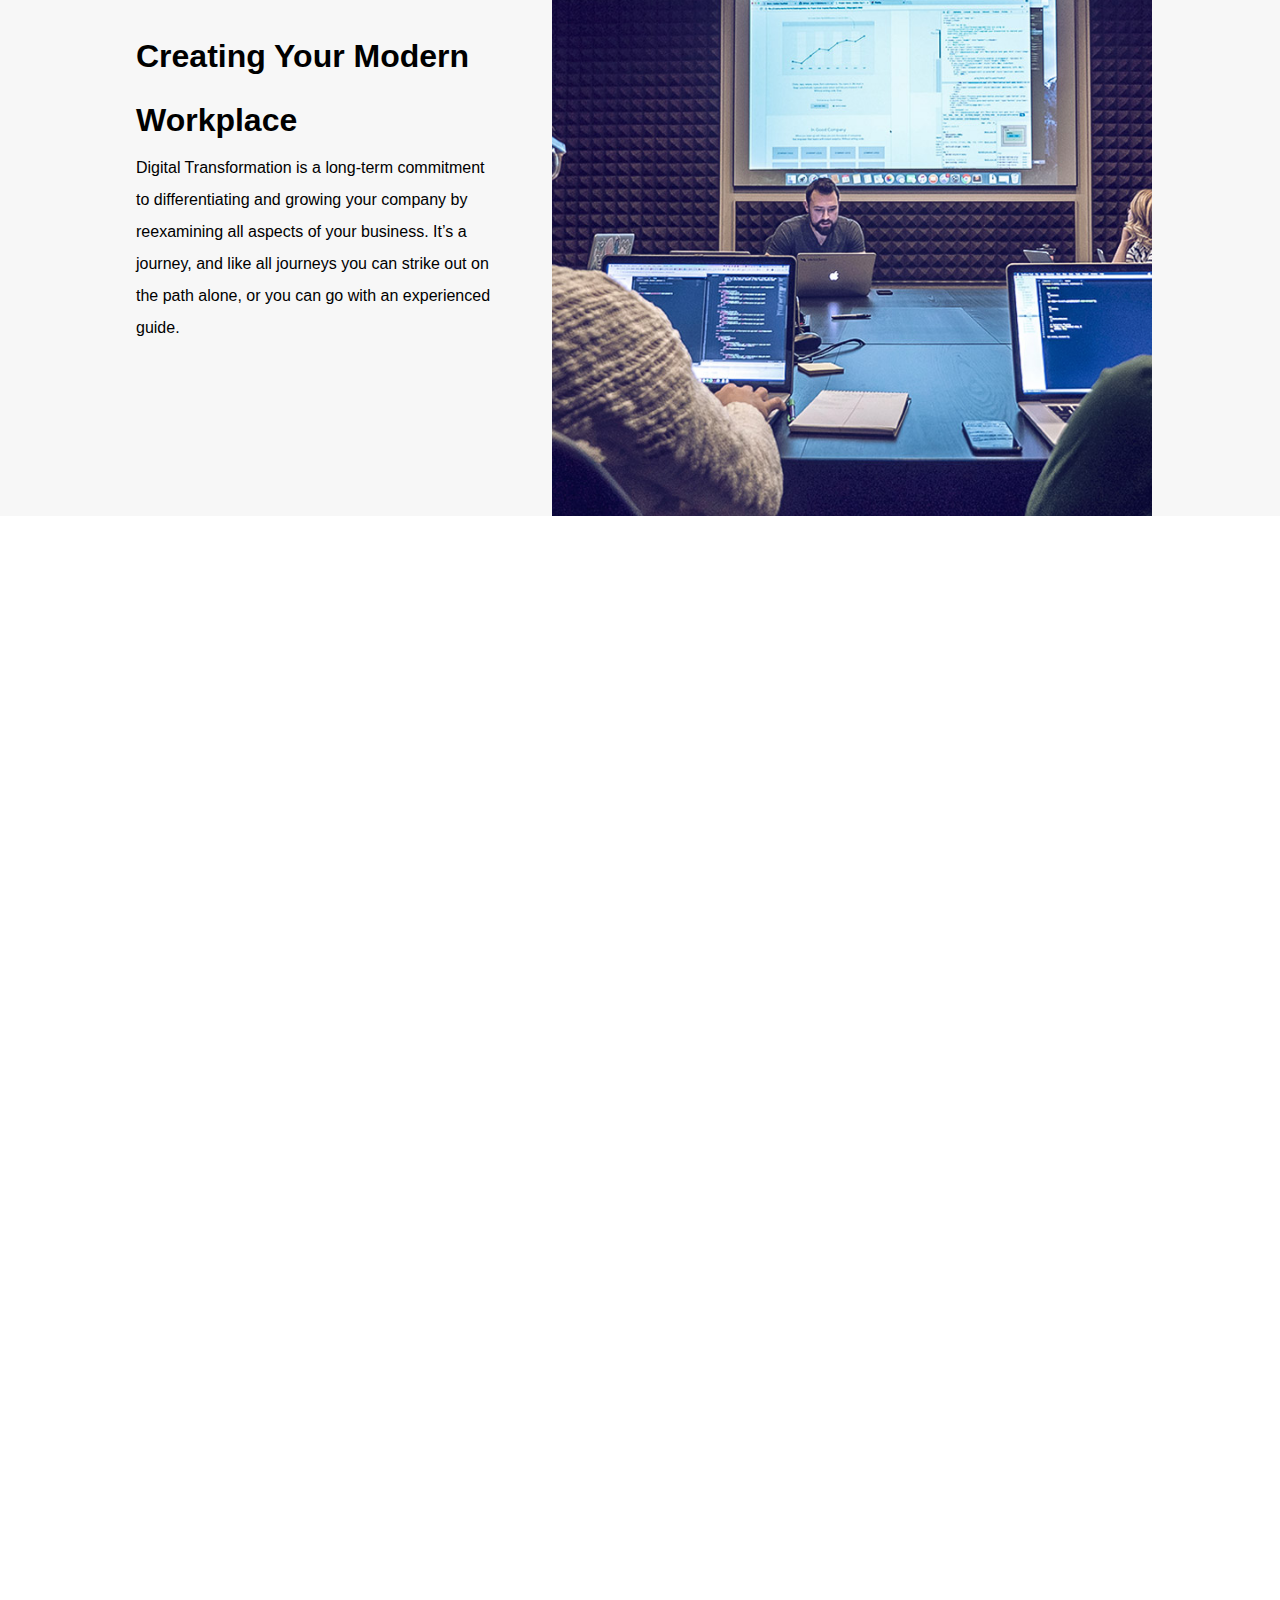
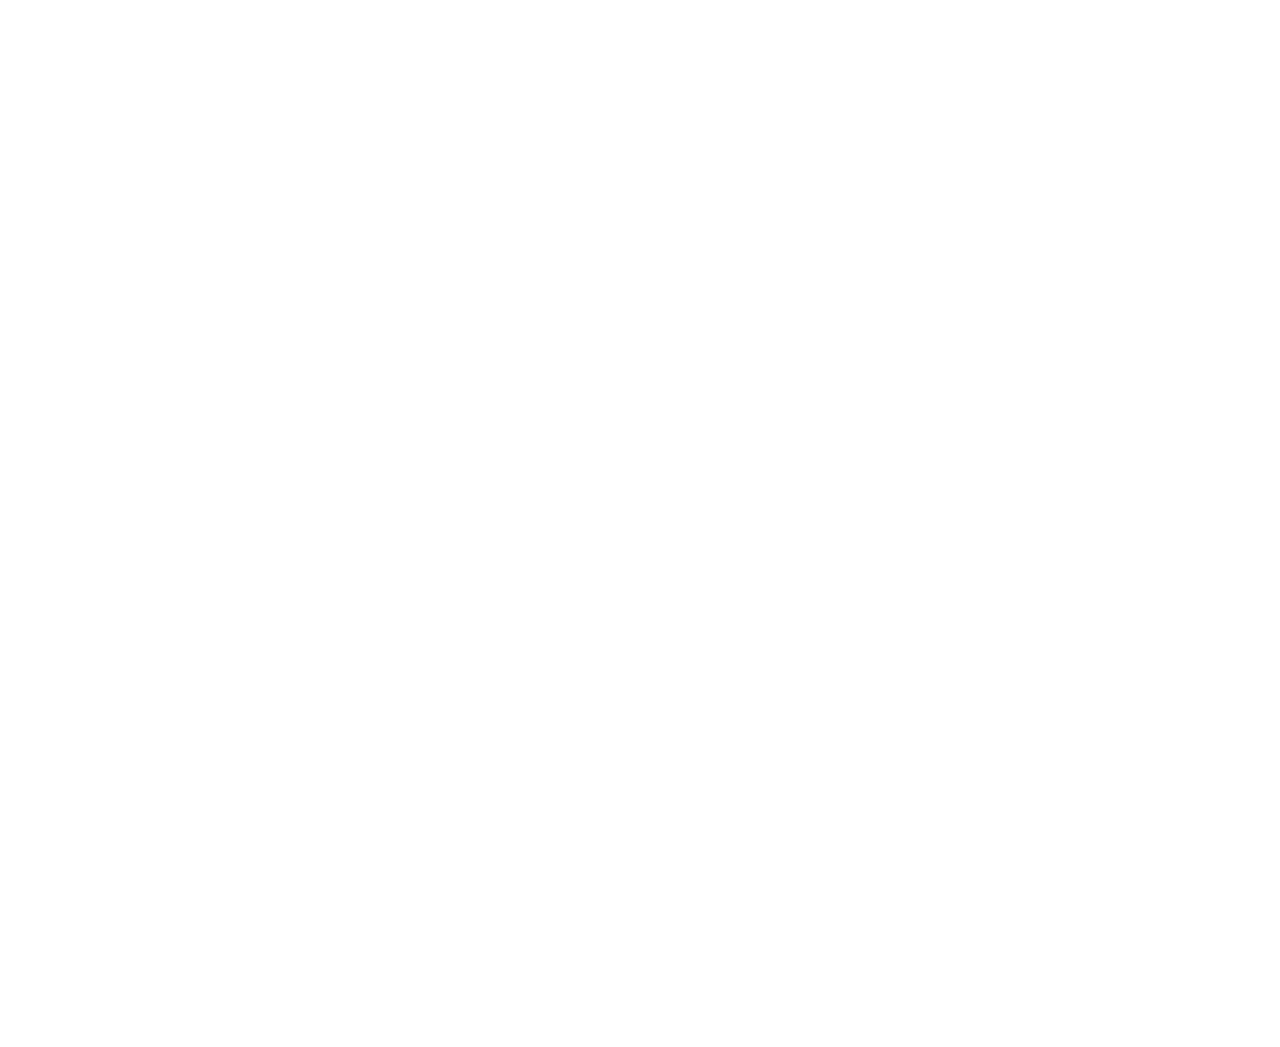
==== commit c04f929b: "f-2" ====
--- a/about.html
+++ b/about.html
@@ -35,14 +35,8 @@
                 <a class="nav_link about_nav_color" href="work.html">WORK</a>
                 <a class="nav_link about_nav_color" href="services.html">SERVICES</a>
                 <a class="nav_link about_nav_color cut_black" href="#">ABOUT</a>
-                <a class="nav_link about_nav_color contact_btn" href="contact.html">CONTACT <svg style="margin-left: .5rem;"
-            xmlns="http://www.w3.org/2000/svg" width="25" height="8" viewBox="0 0 25 8">
-            <g id="left-arrow" transform="translate(-20)">
-              <path id="Path"
-                d="M-47.38,3.355h22.256L-27.3,1.1a.664.664,0,0,1,0-.912.6.6,0,0,1,.877,0l3.242,3.355h0a.664.664,0,0,1,0,.913h0l-3.242,3.355a.6.6,0,0,1-.877,0,.664.664,0,0,1,0-.912l2.176-2.252H-47.38A.633.633,0,0,1-48,4,.633.633,0,0,1-47.38,3.355Z"
-                transform="translate(68 0)" fill="#00D6FC" />
-            </g>
-          </svg></a>
+                <a class="nav_link about_nav_color contact_btn" href="contact.html">CONTACT 
+                    </a>
                 <a class="nav_linkh about_nav_color sidebar_switch" id="switch" onclick="showSidebar()"><i class="fa fa-bars"></i></a>
             </ul>
         </div>
@@ -100,8 +94,8 @@
                 <div class="item_1">
                     <h2>We are inventors.</h2>
                     <p>
-                        At Vectorform, invention isn’t just an opportunity; It’s a responsibility to express our ideas and be the fuel that drives the human condition forward. Whether we’re inventing new digital solutions, transforming organizations, or forging new firms, we
-                        are obsessive about improving the world and how people experience it.
+                        At FEQMA, invention isn’t just an opportunity; It’s a responsibility to express our ideas and be the fuel that drives the human condition forward. Whether we’re inventing new digital solutions, transforming organizations, or forging new firms, we are
+                        obsessive about improving the world and how people experience it.
                     </p>
                     <hr />
                 </div>
@@ -255,14 +249,14 @@
         </h3>
         <div class="client_row">
             <div class="client_row_mini">
-                <div class="client"><img loading="lazy" src="/images/clients/client-logo1.png" alt="" class="client_img"></div>
-                <div class="client"><img loading="lazy" src="/images/clients/client-logo2.png" alt="" class="client_img"></div>
-                <div class="client"><img loading="lazy" src="/images/clients/client-logo3.png" alt="" class="client_img"></div>
+                <div class="client"><img loading="lazy" src="/images/clients/Merc.png" alt="" class="client_img"></div>
+                <div class="client"><img loading="lazy" src="/images/clients/sany.png" alt="" class="client_img"></div>
+                <div class="client"><img loading="lazy" src="/images/clients/skoda.png  " alt="" class="client_img"></div>
             </div>
             <div class="client_row_mini">
-                <div class="client"><img loading="lazy" src="/images/clients/client-logo4.png" alt="" class="client_img"></div>
-                <div class="client"><img loading="lazy" src="/images/clients/client-logo5.png" alt="" class="client_img"></div>
-                <div class="client"><img loading="lazy" src="/images/clients/client-logo6.png" alt="" class="client_img"></div>
+                <div class="client"><img loading="lazy" src="/images/clients/maruti.png" alt="" class="client_img"></div>
+                <div class="client"><img loading="lazy" src="/images/clients/FCA.png" alt="" class="client_img"></div>
+                <div class="client"><img loading="lazy" src="/images/clients/BMW.png" alt="" class="client_img"></div>
             </div>
         </div>
     </section>
--- a/css/services.css
+++ b/css/services.css
@@ -85,7 +85,12 @@
 }
 
 .contact_btn_services {
-    border: 3px solid #093d57;
+    border: 1.15px solid #093d57;
+}
+
+.contact_btn_services:hover {
+    border: 1px solid #00d6fc;
+    background-color: #00d6fc;
 }
 
 .services_center_container {
@@ -118,7 +123,6 @@
     align-items: center;
 }
 
-
 @media (max-width: 950px) {
     .services_center_container {
         flex-direction: column;
@@ -157,14 +161,16 @@
 .services_main>.service_one {
     align-items: flex-end;
     margin-bottom: 5rem;
-    margin-left: 7.5%;
+    margin-left: 2.5%;
+    margin-right: 2.5%;
 }
 
 .services_main>.service_two {
     flex-direction: row-reverse;
     align-items: center;
     margin-bottom: 5rem;
-    margin-left: 7.5%;
+    margin-left: 3%;
+    margin-right: 3%;
 }
 
 .services_main>.service>#s_c {
@@ -228,7 +234,7 @@
 
 .services_main>.service>.service_banner>img {
     width: 100%;
-    min-height: 600px;
+    height: 580px;
     position: relative;
 }
 
@@ -475,4 +481,9 @@
 
 .contact_btn {
     border: 3px solid #000;
+}
+
+.contact_btn:hover {
+    border: 2px solid #00d6fc;
+    background-color: #00d6fc;
 }--- a/css/style.css
+++ b/css/style.css
@@ -48,6 +48,7 @@
     justify-content: center;
     justify-content: space-evenly;
     font-family: trenda;
+    background-color: #f7f7f7;
 }
 
 .col_1,
@@ -73,6 +74,7 @@
 .col_1 h3,
 .col_2 h3 {
     margin: 2rem 0 0.5rem 0;
+    letter-spacing: 0;
 }
 
 .col_1 p,
@@ -228,7 +230,12 @@
 }
 
 .contact_btn {
-    border: 3px solid #000;
+    border: 1.15px solid #000;
+}
+
+.contact_btn:hover {
+    border: 2px solid #00d6fc;
+    background-color: #00d6fc;
 }
 
 
@@ -356,7 +363,7 @@
 
 .manifesto h3 {
     padding-top: 5rem;
-    margin-left: 3.5rem;
+    margin-left: 5.8rem;
     margin-bottom: 4rem;
 }
 
@@ -371,7 +378,7 @@
     flex-direction: row;
     justify-content: space-around;
     gap: 25px;
-    margin: 0 2.5rem;
+    margin: 0 5rem;
 }
 
 .mrow_2 {
@@ -627,6 +634,10 @@
     left: 0;
 }
 
+.contentsec {
+    background-color: #f7f7f7;
+}
+
 section {
     background-color: rgba(169, 199, 217, 0.3);
     font-family: GT Haptik;
@@ -650,8 +661,10 @@
 .exp_8 {
     display: flex;
     flex-direction: row;
-    justify-content: space-around;
+    justify-content: space-evenly;
     padding-bottom: 4rem;
+    margin-right: 2rem;
+    gap: 70px;
 }
 
 @media (max-width: 768px) {
--- a/css/index.css
+++ b/css/index.css
@@ -47,6 +47,64 @@
 
 .blue_text {
     color: #00d6fc;
+}
+
+.ms-slider {
+    display: inline-block;
+    height: 1.5em;
+    overflow: hidden;
+    vertical-align: middle;
+    -webkit-mask-image: linear-gradient( transparent, white, white, white, transparent);
+    mask-image: linear-gradient(transparent, white, white, white, transparent);
+    mask-type: luminance;
+    mask-mode: alpha;
+}
+
+.ms-slider__words {
+    display: inline-block;
+    margin: 0;
+    padding: 0;
+    list-style: none;
+    -webkit-animation-name: wordSlider;
+    animation-name: wordSlider;
+    -webkit-animation-timing-function: ease-out;
+    animation-timing-function: ease-out;
+    -webkit-animation-iteration-count: infinite;
+    animation-iteration-count: infinite;
+    -webkit-animation-duration: 17s;
+    animation-duration: 17s;
+}
+
+.ms-slider__word {
+    display: block;
+    line-height: 1.3em;
+    text-align: left;
+}
+
+@keyframes wordSlider {
+    0%,
+    14% {
+        transform: translateY(0%);
+    }
+    20%,
+    34% {
+        transform: translateY(-16.67%);
+    }
+    40%,
+    54% {
+        transform: translateY(-33.33%);
+    }
+    60%,
+    74% {
+        transform: translateY(-49.99%);
+    }
+    80%,
+    94% {
+        transform: translateY(-66.65%);
+    }
+    100% {
+        transform: translateY(-83.33%);
+    }
 }
 
 .blue_text1 {
@@ -209,7 +267,14 @@
 }
 
 .contact_btn {
-    border: 3px solid #fff;
+    border: 1px solid #fff;
+    padding: 0.4rem 0.8rem 0.4rem 0.8rem;
+    font-size: 0.85rem;
+}
+
+.contact_btn:hover {
+    border: 1px solid #00d6fc;
+    background-color: #00d6fc;
 }
 
 .navigation>.nav_links>.nav_linkh {
@@ -293,6 +358,7 @@
     position: relative;
     padding: 0.5rem 0;
     cursor: pointer;
+    color: white;
 }
 
 .view_work::after {
@@ -546,7 +612,7 @@
 
 .clients {
     padding: 4rem 4rem;
-    background-color: #f7f7f7;
+    background-color: #fff;
 }
 
 @media (max-width: 450px) {
@@ -566,6 +632,7 @@
     display: flex;
     flex-direction: row;
     justify-content: space-between;
+    background-color: white;
 }
 
 .client_row_mini {
@@ -584,7 +651,7 @@
 }
 
 .client_row_mini>.client>.client_img {
-    width: 80%;
+    width: 90%;
 }
 
 @media (max-width: 900px) {
@@ -692,14 +759,14 @@
 
 .expertise_section h3 {
     padding-top: 2rem;
-    margin-left: 5.2rem;
+    margin-left: 6.2rem;
     letter-spacing: 2px;
 }
 
 .expertise_section p {
     font-family: trenda;
     line-height: 2;
-    margin-left: 5.2rem;
+    margin-left: 6.2rem;
     margin-top: 1.5rem;
     width: 480px;
     opacity: 0.6;
@@ -708,8 +775,10 @@
 .exp_8 {
     display: flex;
     flex-direction: row;
-    justify-content: space-around;
+    justify-content: space-evenly;
     padding-bottom: 4rem;
+    margin-right: 2rem;
+    gap: 70px;
 }
 
 @media (max-width: 768px) {
--- a/css/about.css
+++ b/css/about.css
@@ -1,5 +1,5 @@
 .contact_btn {
-    border: 3px solid #000;
+    border: 1px solid #000;
 }
 
 .blue_text {
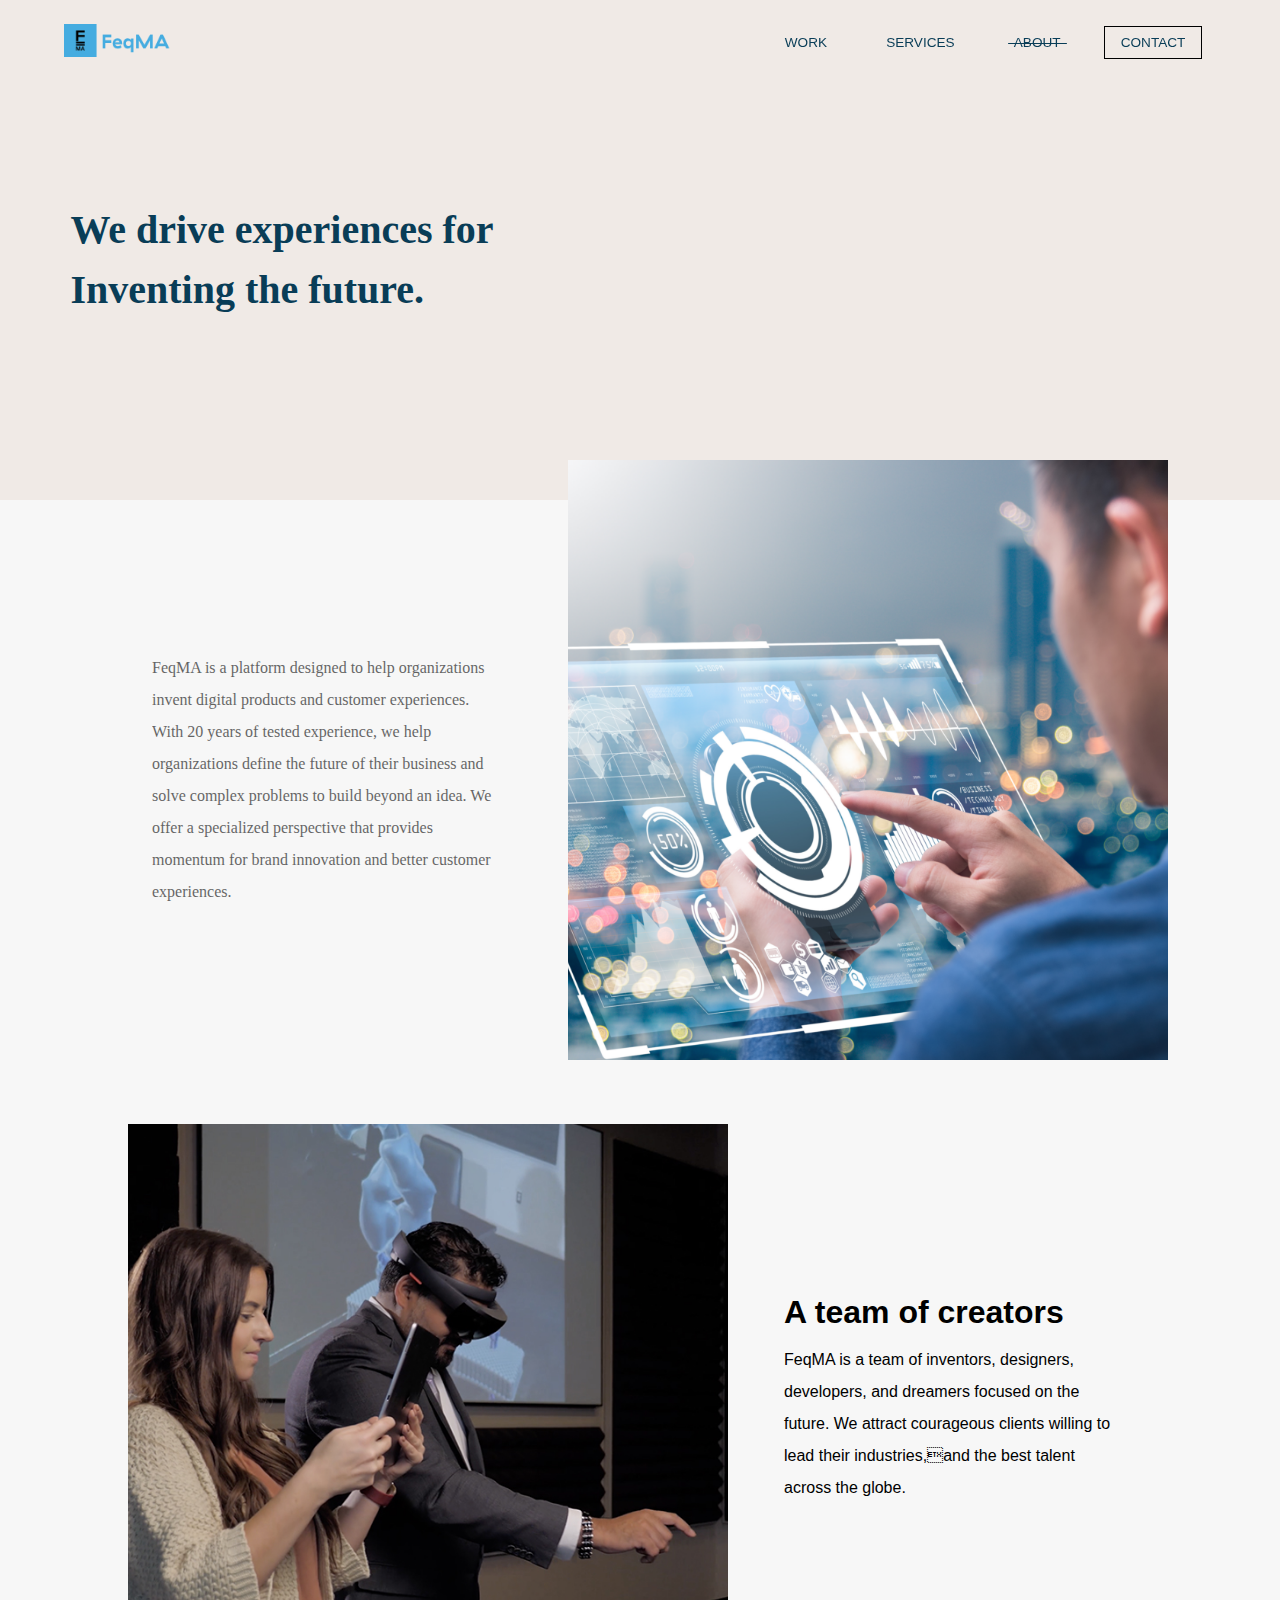
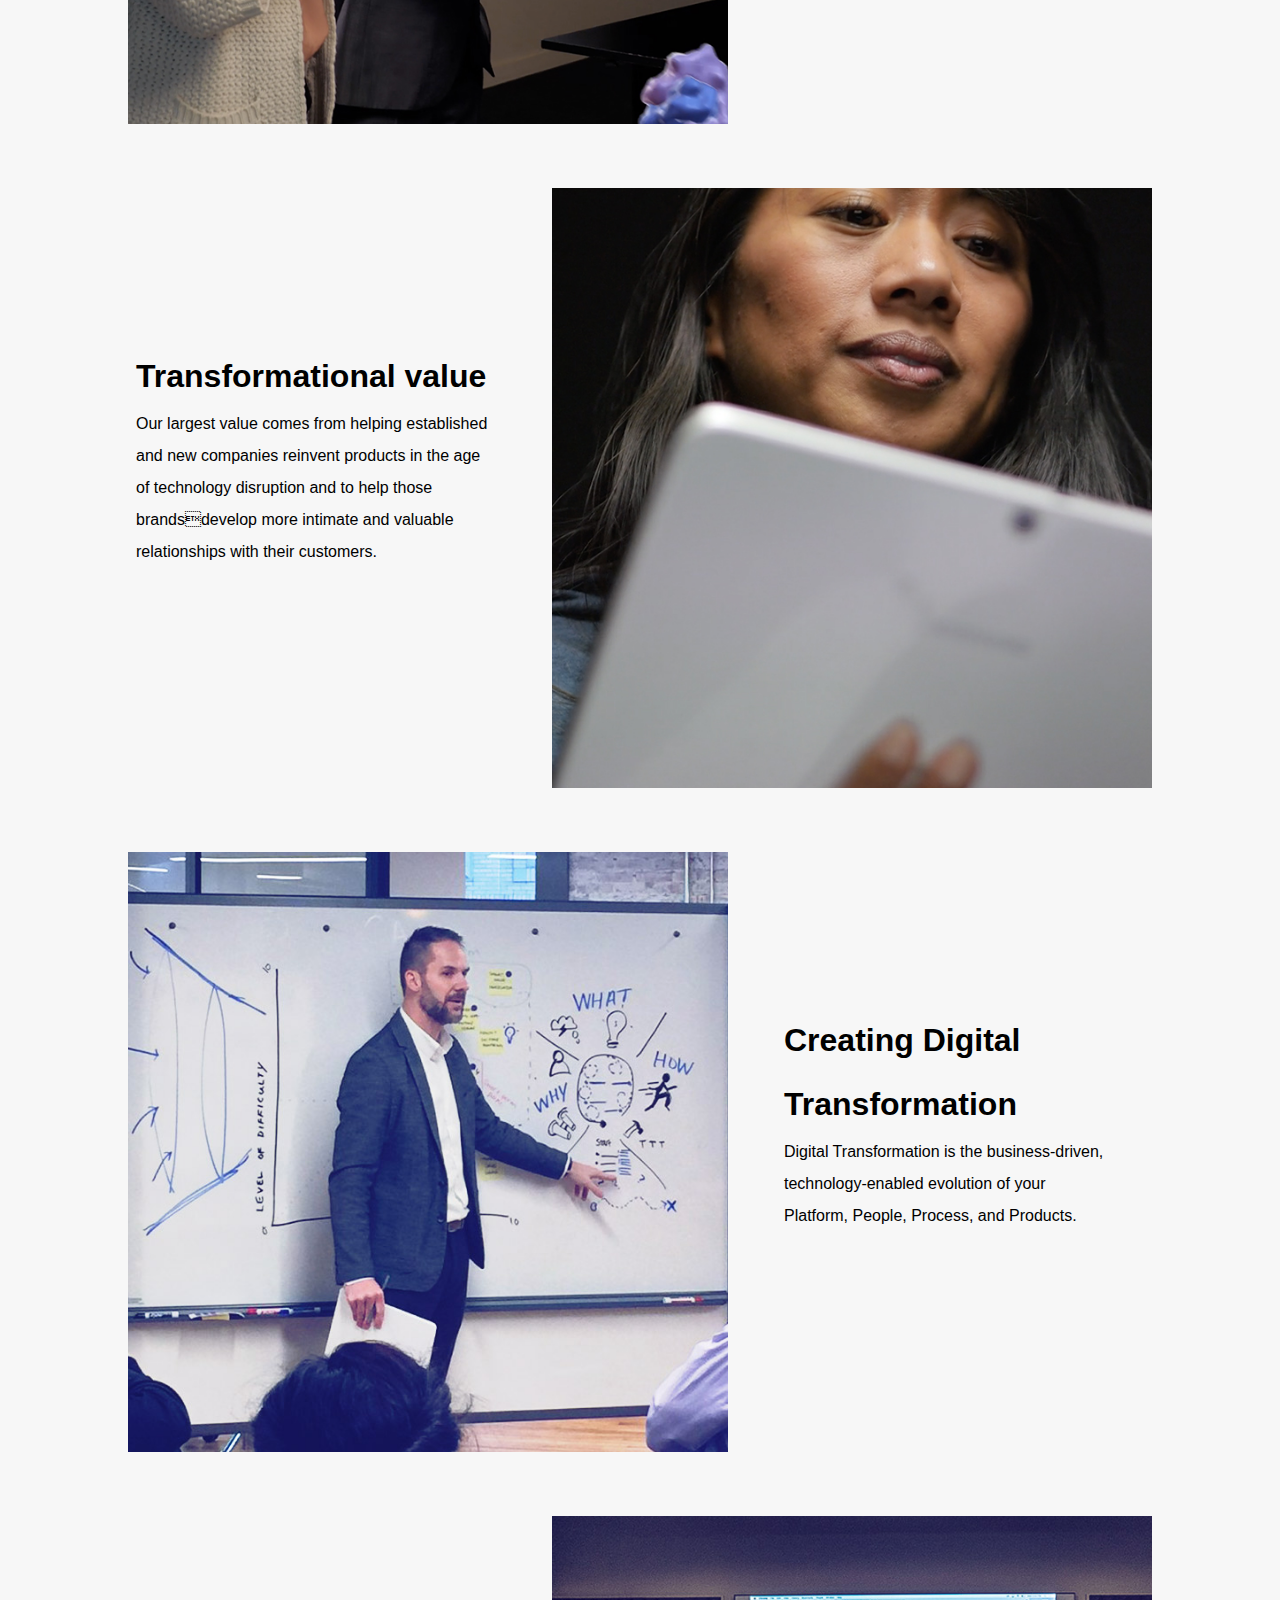
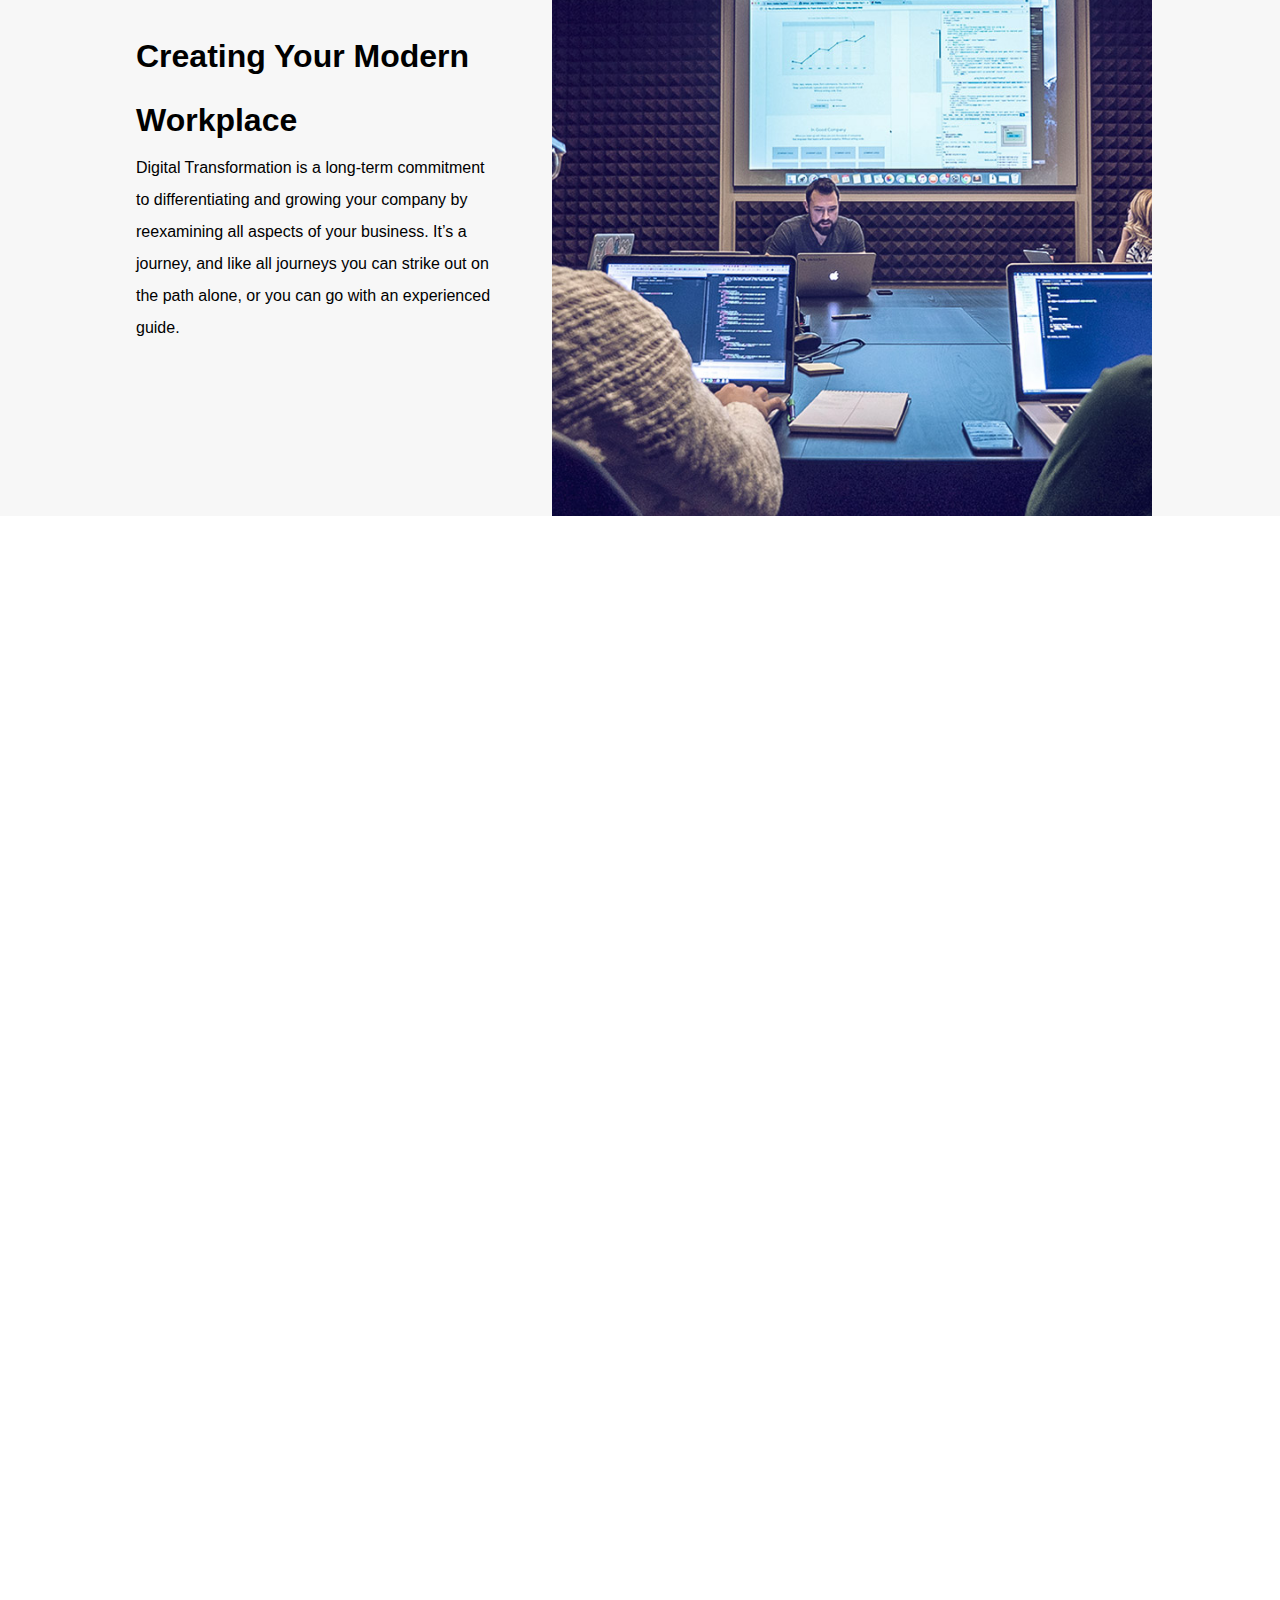
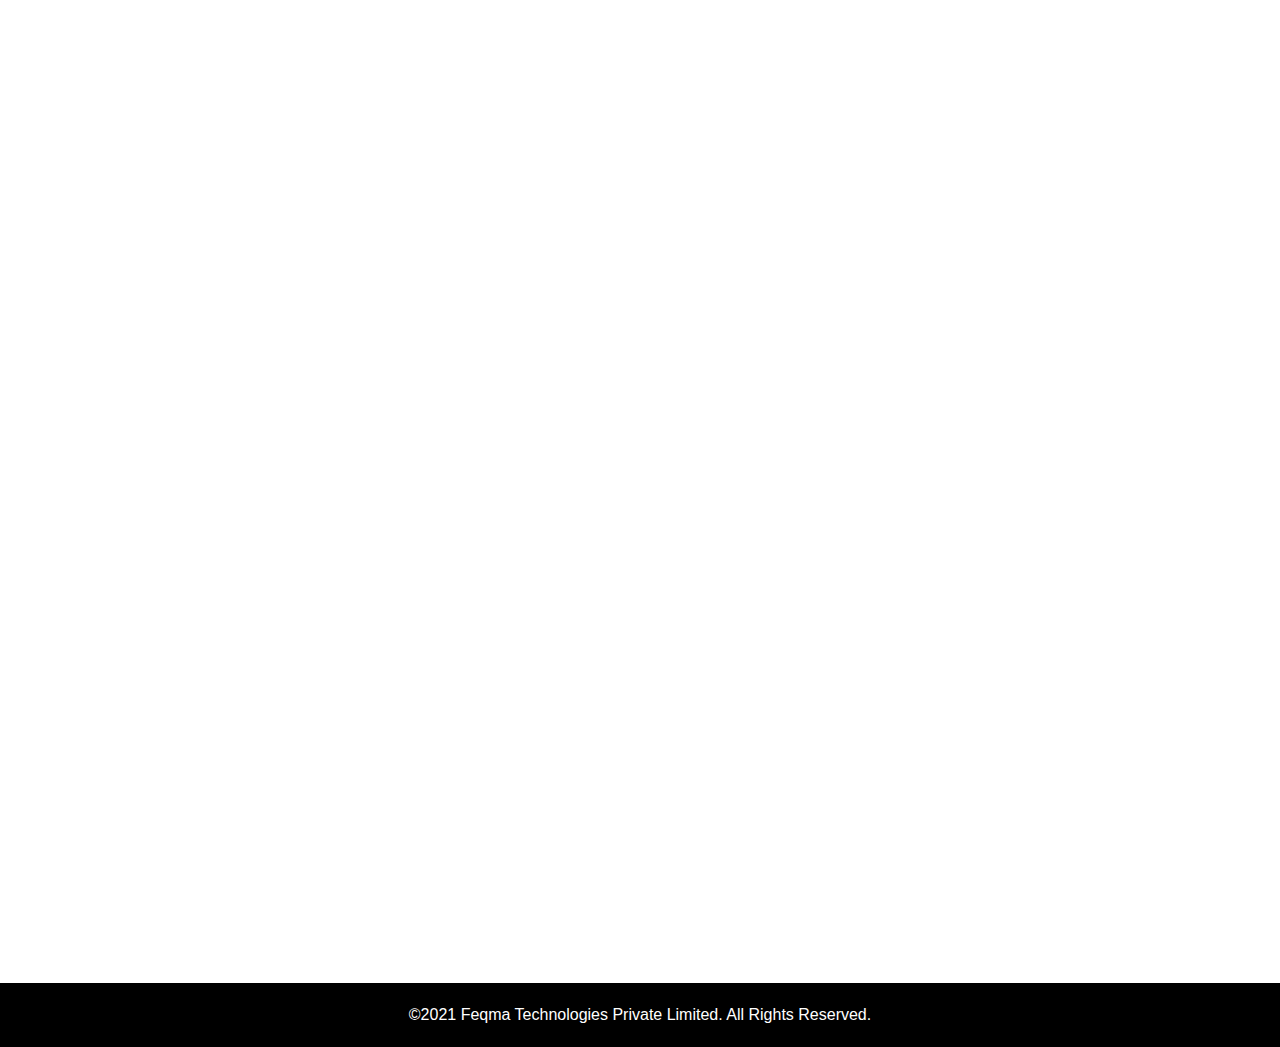
==== commit a39239fd: "about section footer changes" ====
--- a/about.html
+++ b/about.html
@@ -260,7 +260,7 @@
             </div>
         </div>
     </section>
-    <div class="footer opacity_0">
+    <div class="footer">
         <div class="footer_1"> ©2021 Feqma Technologies Private Limited. All Rights Reserved.</div>
 
     </div>
@@ -360,8 +360,8 @@
                 clientSection.classList.remove("opacity_1");
             }
             if (
-                document.body.scrollTop >= contentSection.offsetHeight + manifestoSectionr1.offsetHeight + manifestoSectionr2.offsetHeight + manifestoSectionr3.offsetHeight ||
-                document.documentElement.scrollTop >= contentSection.offsetHeight + manifestoSectionr1.offsetHeight + manifestoSectionr2.offsetHeight + manifestoSectionr3.offsetHeight
+                document.body.scrollTop >= contentSection.offsetHeight + manifestoSectionr1.offsetHeight + manifestoSectionr2.offsetHeight + manifestoSectionr3.offsetHeight / 1.25 ||
+                document.documentElement.scrollTop >= contentSection.offsetHeight + manifestoSectionr1.offsetHeight + manifestoSectionr2.offsetHeight + manifestoSectionr3.offsetHeight / 1.25
             ) {
                 footerSection.classList.add("opacity_1");
                 footerSection.classList.remove("opacity_0");
